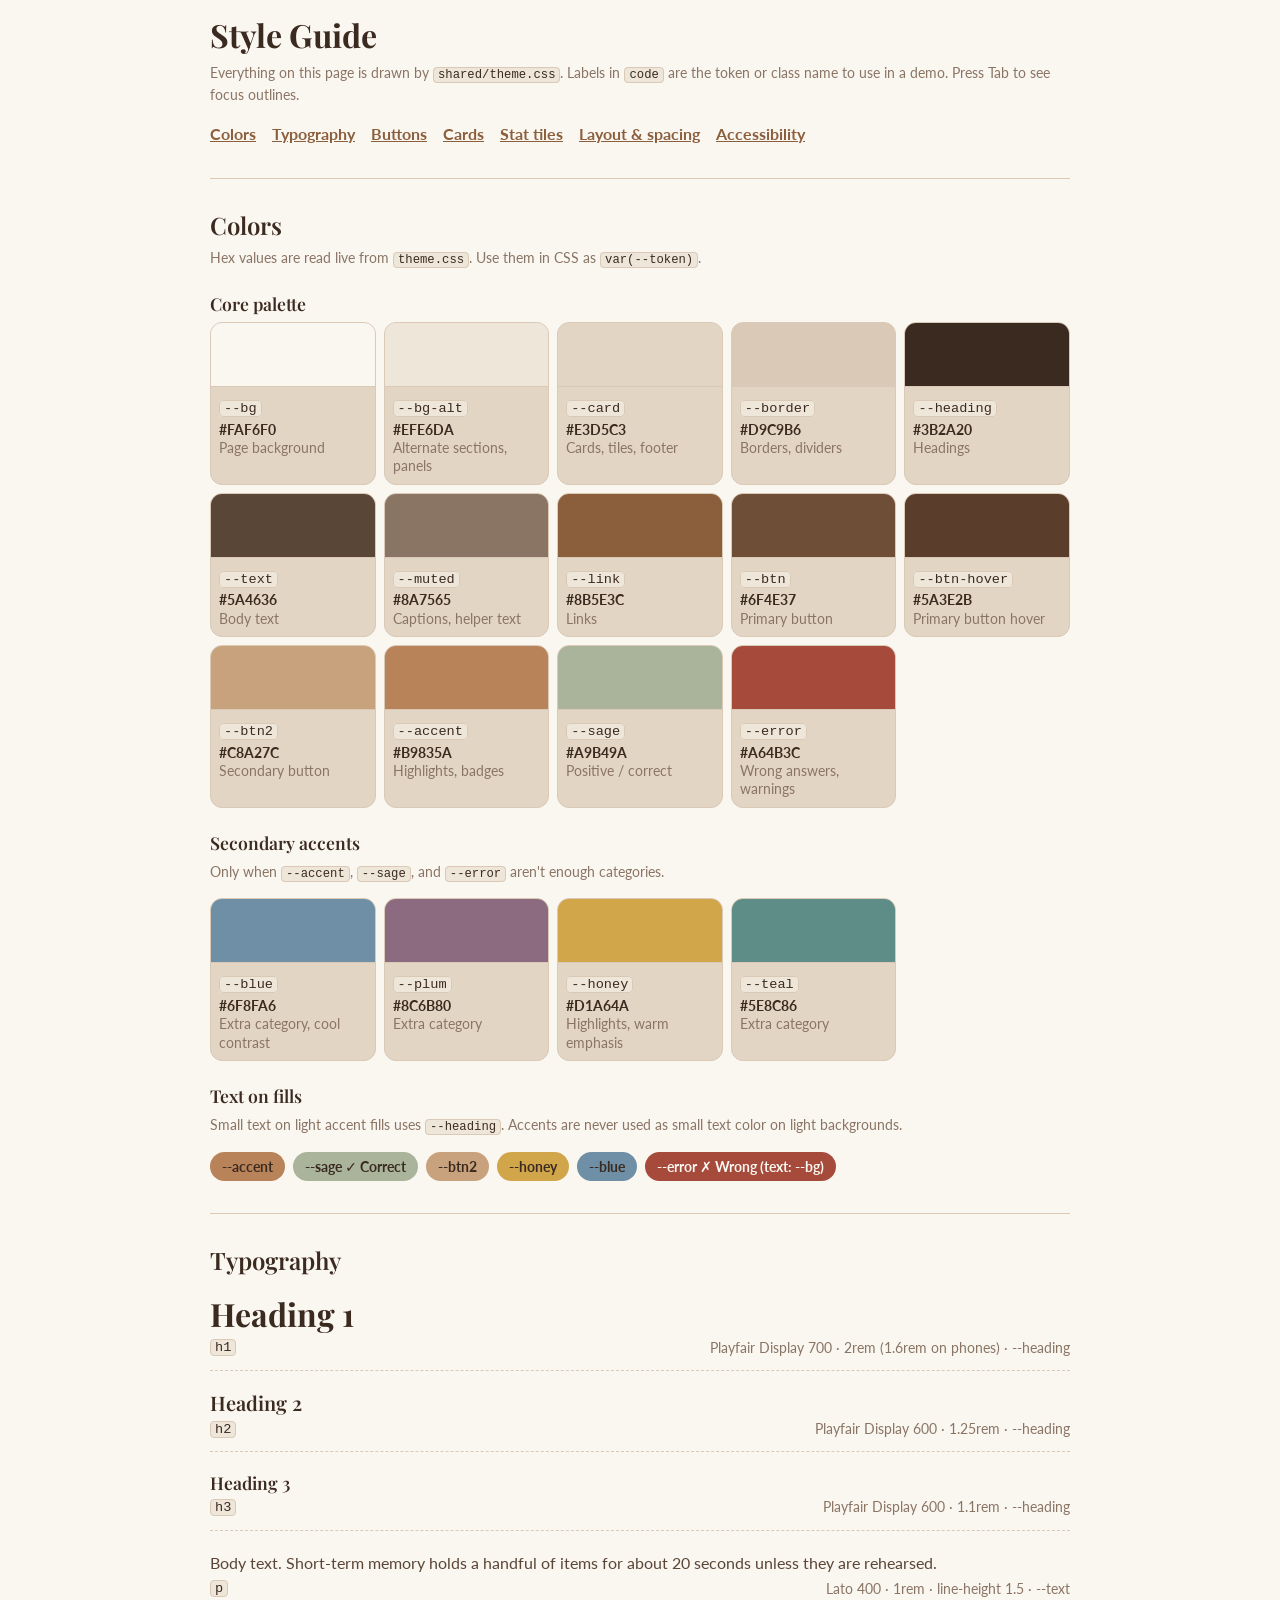
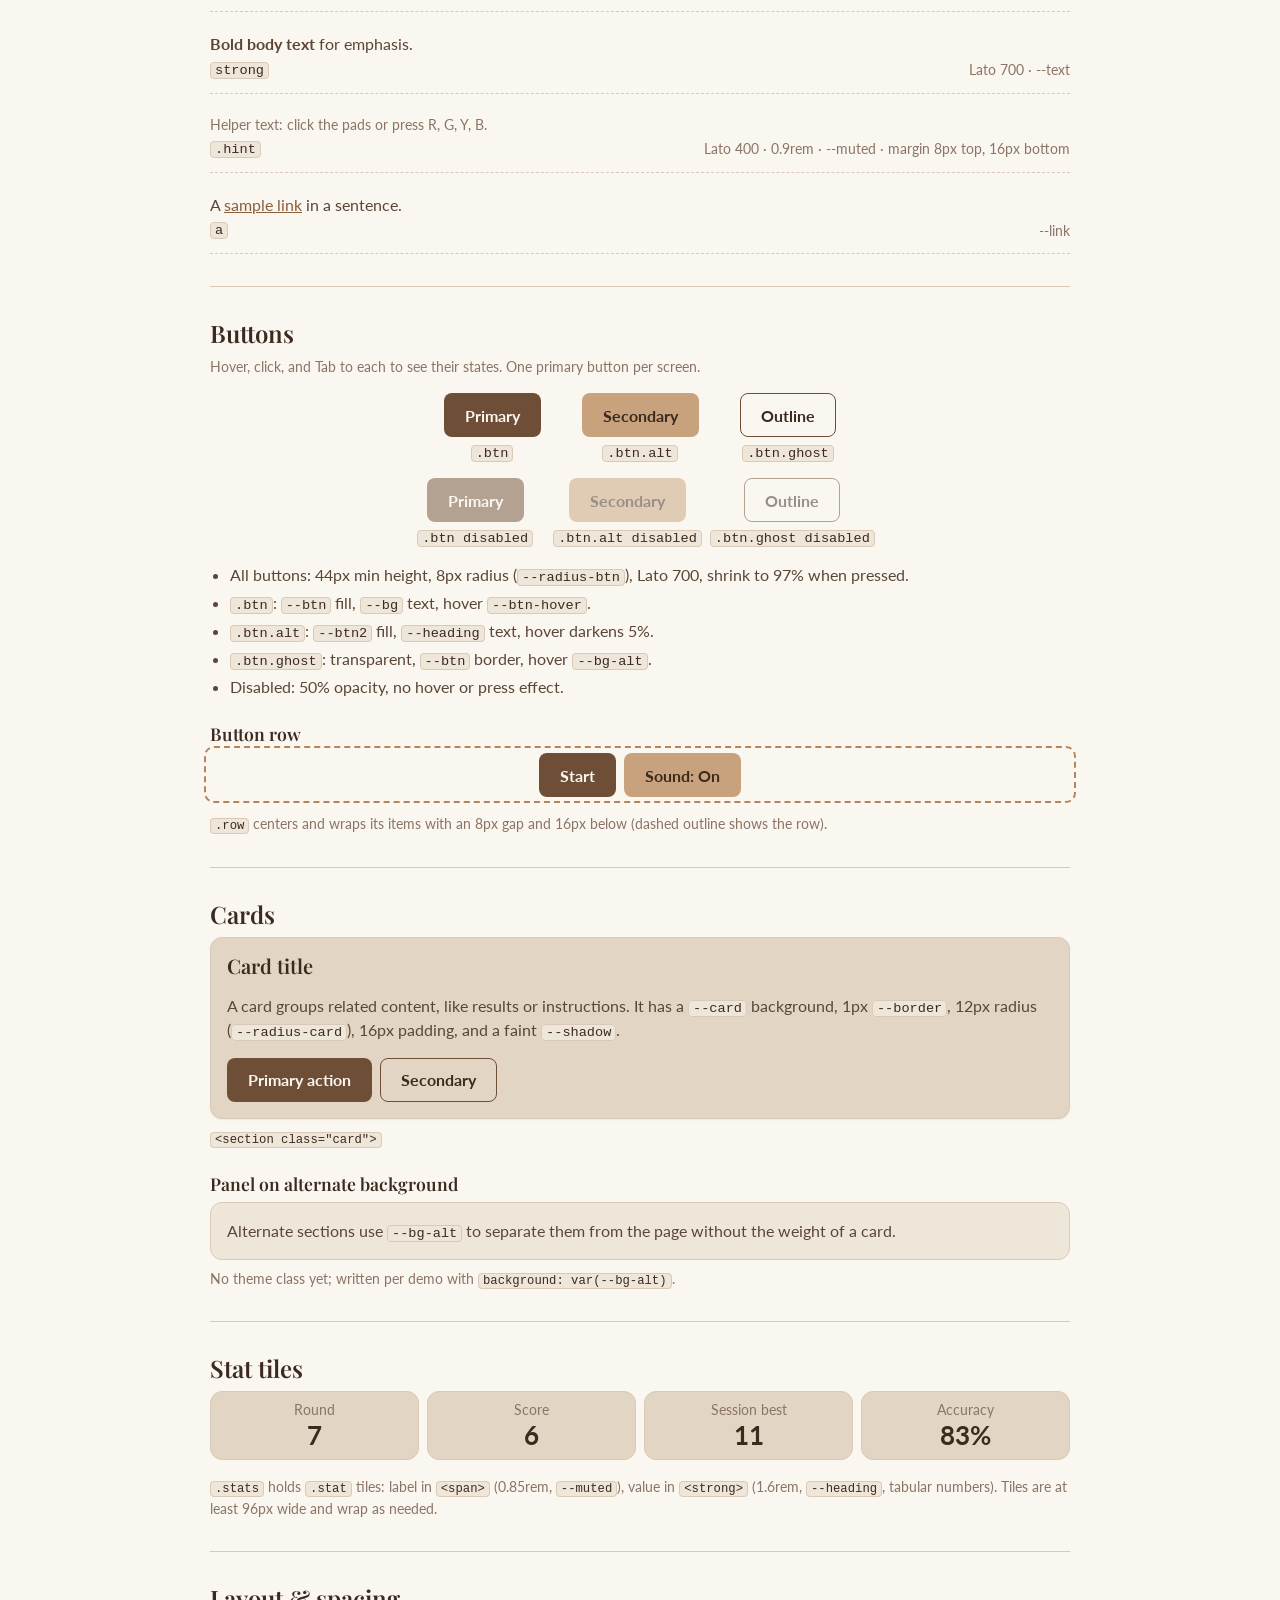
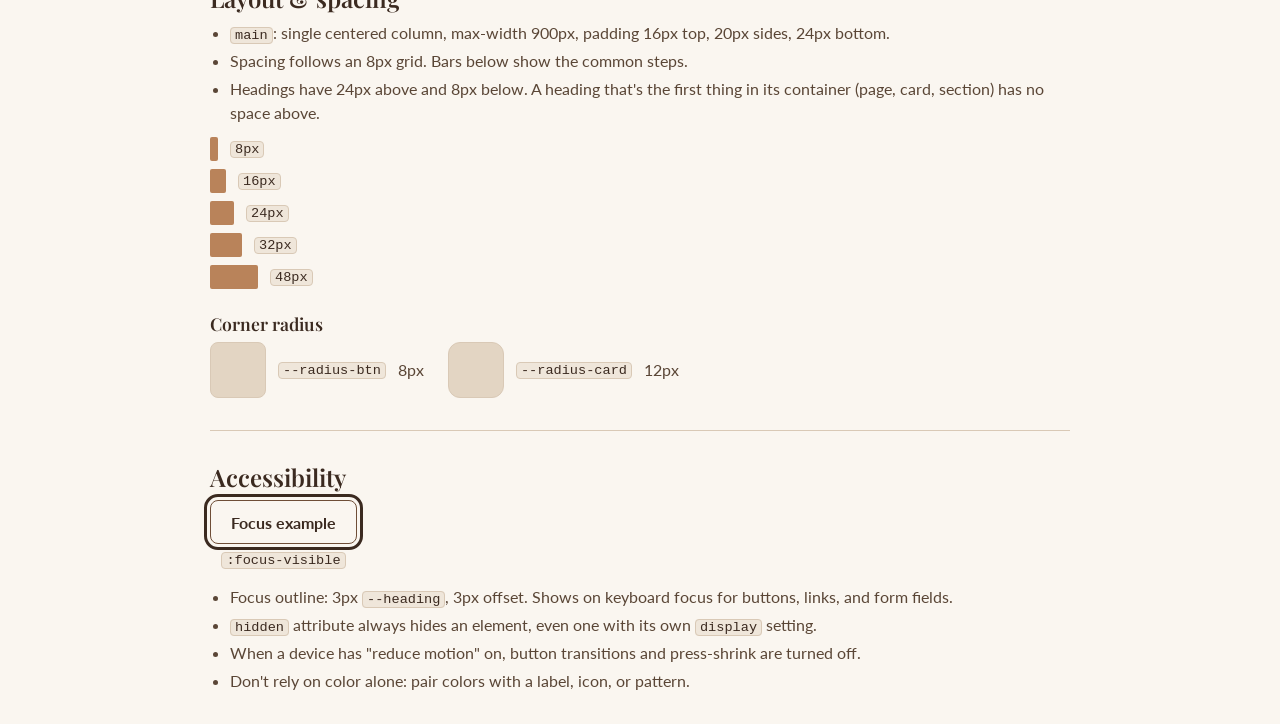
==== style-guide/index.html @ 5899e73f "Add files via upload" ====
<!DOCTYPE html>
<html lang="en">
<head>
<meta charset="utf-8">
<meta name="viewport" content="width=device-width, initial-scale=1">
<title>Style Guide · theme.css</title>
<link rel="preconnect" href="https://fonts.googleapis.com">
<link rel="preconnect" href="https://fonts.gstatic.com" crossorigin>
<link href="https://fonts.googleapis.com/css2?family=Lato:wght@400;700&family=Playfair+Display:wght@600;700&display=swap" rel="stylesheet">
<link rel="stylesheet" href="../shared/theme.css">
<link rel="stylesheet" href="style.css">
<script src="script.js" defer></script>
</head>
<body>
<main>
  <h1>Style Guide</h1>
  <p class="hint">Everything on this page is drawn by <code>shared/theme.css</code>. Labels in <code>code</code> are the token or class name to use in a demo. Press Tab to see focus outlines.</p>

  <nav class="toc" aria-label="Sections">
    <a href="#colors">Colors</a>
    <a href="#type">Typography</a>
    <a href="#buttons">Buttons</a>
    <a href="#cards">Cards</a>
    <a href="#stats">Stat tiles</a>
    <a href="#layout">Layout &amp; spacing</a>
    <a href="#a11y">Accessibility</a>
  </nav>

  <!-- ============ COLORS ============ -->
  <section id="colors" class="sg">
    <h2>Colors</h2>
    <p class="hint">Hex values are read live from <code>theme.css</code>. Use them in CSS as <code>var(--token)</code>.</p>

    <h3>Core palette</h3>
    <div class="swatches" data-tokens="
      bg|Page background
      bg-alt|Alternate sections, panels
      card|Cards, tiles, footer
      border|Borders, dividers
      heading|Headings
      text|Body text
      muted|Captions, helper text
      link|Links
      btn|Primary button
      btn-hover|Primary button hover
      btn2|Secondary button
      accent|Highlights, badges
      sage|Positive / correct
      error|Wrong answers, warnings"></div>

    <h3>Secondary accents</h3>
    <p class="hint">Only when <code>--accent</code>, <code>--sage</code>, and <code>--error</code> aren't enough categories.</p>
    <div class="swatches" data-tokens="
      blue|Extra category, cool contrast
      plum|Extra category
      honey|Highlights, warm emphasis
      teal|Extra category"></div>

    <h3>Text on fills</h3>
    <p class="hint">Small text on light accent fills uses <code>--heading</code>. Accents are never used as small text color on light backgrounds.</p>
    <div class="badges">
      <span class="badge" data-fill="accent">--accent</span>
      <span class="badge" data-fill="sage">--sage ✓ Correct</span>
      <span class="badge" data-fill="btn2">--btn2</span>
      <span class="badge" data-fill="honey">--honey</span>
      <span class="badge" data-fill="blue">--blue</span>
      <span class="badge on-dark" data-fill="error">--error ✗ Wrong (text: --bg)</span>
    </div>
  </section>

  <!-- ============ TYPOGRAPHY ============ -->
  <section id="type" class="sg">
    <h2>Typography</h2>
    <div class="specimens">
      <div class="spec">
        <h1>Heading 1</h1>
        <code>h1</code><span class="meta">Playfair Display 700 · 2rem (1.6rem on phones) · --heading</span>
      </div>
      <div class="spec">
        <h2>Heading 2</h2>
        <code>h2</code><span class="meta">Playfair Display 600 · 1.25rem · --heading</span>
      </div>
      <div class="spec">
        <h3>Heading 3</h3>
        <code>h3</code><span class="meta">Playfair Display 600 · 1.1rem · --heading</span>
      </div>
      <div class="spec">
        <p class="body-sample">Body text. Short-term memory holds a handful of items for about 20 seconds unless they are rehearsed.</p>
        <code>p</code><span class="meta">Lato 400 · 1rem · line-height 1.5 · --text</span>
      </div>
      <div class="spec">
        <p class="body-sample"><strong>Bold body text</strong> for emphasis.</p>
        <code>strong</code><span class="meta">Lato 700 · --text</span>
      </div>
      <div class="spec">
        <p class="hint">Helper text: click the pads or press R, G, Y, B.</p>
        <code>.hint</code><span class="meta">Lato 400 · 0.9rem · --muted · margin 8px top, 16px bottom</span>
      </div>
      <div class="spec">
        <p class="body-sample">A <a href="#type">sample link</a> in a sentence.</p>
        <code>a</code><span class="meta">--link</span>
      </div>
    </div>
  </section>

  <!-- ============ BUTTONS ============ -->
  <section id="buttons" class="sg">
    <h2>Buttons</h2>
    <p class="hint">Hover, click, and Tab to each to see their states. One primary button per screen.</p>
    <div class="row">
      <div class="labeled"><button class="btn">Primary</button><code>.btn</code></div>
      <div class="labeled"><button class="btn alt">Secondary</button><code>.btn.alt</code></div>
      <div class="labeled"><button class="btn ghost">Outline</button><code>.btn.ghost</code></div>
    </div>
    <div class="row">
      <div class="labeled"><button class="btn" disabled>Primary</button><code>.btn disabled</code></div>
      <div class="labeled"><button class="btn alt" disabled>Secondary</button><code>.btn.alt disabled</code></div>
      <div class="labeled"><button class="btn ghost" disabled>Outline</button><code>.btn.ghost disabled</code></div>
    </div>
    <ul class="notes">
      <li>All buttons: 44px min height, 8px radius (<code>--radius-btn</code>), Lato 700, shrink to 97% when pressed.</li>
      <li><code>.btn</code>: <code>--btn</code> fill, <code>--bg</code> text, hover <code>--btn-hover</code>.</li>
      <li><code>.btn.alt</code>: <code>--btn2</code> fill, <code>--heading</code> text, hover darkens 5%.</li>
      <li><code>.btn.ghost</code>: transparent, <code>--btn</code> border, hover <code>--bg-alt</code>.</li>
      <li>Disabled: 50% opacity, no hover or press effect.</li>
    </ul>

    <h3>Button row</h3>
    <div class="outline-demo">
      <div class="row">
        <button class="btn">Start</button>
        <button class="btn alt">Sound: On</button>
      </div>
    </div>
    <p class="caption"><code>.row</code> centers and wraps its items with an 8px gap and 16px below (dashed outline shows the row).</p>
  </section>

  <!-- ============ CARDS ============ -->
  <section id="cards" class="sg">
    <h2>Cards</h2>
    <div class="card">
      <h2>Card title</h2>
      <p>A card groups related content, like results or instructions. It has a <code>--card</code> background, 1px <code>--border</code>, 12px radius (<code>--radius-card</code>), 16px padding, and a faint <code>--shadow</code>.</p>
      <div class="row" style="justify-content:flex-start;margin-bottom:0">
        <button class="btn">Primary action</button>
        <button class="btn ghost">Secondary</button>
      </div>
    </div>
    <p class="caption"><code>&lt;section class="card"&gt;</code></p>

    <h3>Panel on alternate background</h3>
    <div class="panel-demo">
      <p>Alternate sections use <code>--bg-alt</code> to separate them from the page without the weight of a card.</p>
    </div>
    <p class="caption">No theme class yet; written per demo with <code>background: var(--bg-alt)</code>.</p>
  </section>

  <!-- ============ STATS ============ -->
  <section id="stats" class="sg">
    <h2>Stat tiles</h2>
    <div class="stats">
      <div class="stat"><span>Round</span><strong>7</strong></div>
      <div class="stat"><span>Score</span><strong>6</strong></div>
      <div class="stat"><span>Session best</span><strong>11</strong></div>
      <div class="stat"><span>Accuracy</span><strong>83%</strong></div>
    </div>
    <p class="caption"><code>.stats</code> holds <code>.stat</code> tiles: label in <code>&lt;span&gt;</code> (0.85rem, <code>--muted</code>), value in <code>&lt;strong&gt;</code> (1.6rem, <code>--heading</code>, tabular numbers). Tiles are at least 96px wide and wrap as needed.</p>
  </section>

  <!-- ============ LAYOUT ============ -->
  <section id="layout" class="sg">
    <h2>Layout &amp; spacing</h2>
    <ul class="notes">
      <li><code>main</code>: single centered column, max-width 900px, padding 16px top, 20px sides, 24px bottom.</li>
      <li>Spacing follows an 8px grid. Bars below show the common steps.</li>
      <li>Headings have 24px above and 8px below. A heading that's the first thing in its container (page, card, section) has no space above.</li>
    </ul>
    <div class="spacing">
      <div><span class="bar" style="width:8px"></span><code>8px</code></div>
      <div><span class="bar" style="width:16px"></span><code>16px</code></div>
      <div><span class="bar" style="width:24px"></span><code>24px</code></div>
      <div><span class="bar" style="width:32px"></span><code>32px</code></div>
      <div><span class="bar" style="width:48px"></span><code>48px</code></div>
    </div>
    <h3>Corner radius</h3>
    <div class="radii">
      <div><span class="rbox" style="border-radius:var(--radius-btn)"></span><code>--radius-btn</code> 8px</div>
      <div><span class="rbox" style="border-radius:var(--radius-card)"></span><code>--radius-card</code> 12px</div>
    </div>
  </section>

  <!-- ============ ACCESSIBILITY ============ -->
  <section id="a11y" class="sg">
    <h2>Accessibility</h2>
    <div class="row" style="justify-content:flex-start">
      <div class="labeled"><button class="btn ghost" id="focusDemo">Focus example</button><code>:focus-visible</code></div>
    </div>
    <ul class="notes">
      <li>Focus outline: 3px <code>--heading</code>, 3px offset. Shows on keyboard focus for buttons, links, and form fields.</li>
      <li><code>hidden</code> attribute always hides an element, even one with its own <code>display</code> setting.</li>
      <li>When a device has "reduce motion" on, button transitions and press-shrink are turned off.</li>
      <li>Don't rely on color alone: pair colors with a label, icon, or pattern.</li>
    </ul>
  </section>
</main>
</body>
</html>
---- shared/theme.css ----
/* ==========================================================
   AP Psych Demos — shared theme
   Link from a demo folder with:
   <link rel="stylesheet" href="../shared/theme.css">
   Demo-specific styles go in that demo's own style.css.
   ========================================================== */

:root {
  /* Core palette */
  --bg: #FAF6F0;         /* page background */
  --bg-alt: #EFE6DA;     /* alternate sections, panels */
  --card: #E3D5C3;       /* cards, tiles, footer */
  --heading: #3B2A20;    /* headings */
  --text: #5A4636;       /* body text */
  --muted: #8A7565;      /* captions, helper text */
  --btn: #6F4E37;        /* primary button (text: --bg) */
  --btn-hover: #5A3E2B;  /* primary hover */
  --btn2: #C8A27C;       /* secondary button (text: --heading) */
  --link: #8B5E3C;       /* links */
  --accent: #B9835A;     /* highlights, badges */
  --sage: #A9B49A;       /* soft accent, positive/correct */
  --error: #A64B3C;      /* wrong answers, warnings */
  --border: #D9C9B6;     /* borders, dividers */

  /* Secondary accents: only when the main accents run out */
  --blue: #6F8FA6;
  --plum: #8C6B80;
  --honey: #D1A64A;
  --teal: #5E8C86;

  /* Non-color tokens */
  --shadow: 0 1px 2px rgba(0, 0, 0, .06);
  --radius-card: 12px;
  --radius-btn: 8px;
  --font-heading: 'Playfair Display', Georgia, 'Times New Roman', serif;
  --font-body: 'Lato', system-ui, -apple-system, 'Segoe UI', Roboto, Arial, sans-serif;
}

/* ---------- Base ---------- */
*, *::before, *::after { box-sizing: border-box; }

body {
  margin: 0;
  background: var(--bg);
  color: var(--text);
  font: 400 1rem/1.5 var(--font-body);
}

main {
  max-width: 900px;
  margin: 0 auto;
  padding: 16px 20px 24px;
}

h1, h2, h3 {
  font-family: var(--font-heading);
  color: var(--heading);
  margin: 24px 0 8px;
  line-height: 1.2;
}
/* No space above a heading that starts the page, a card, or a section */
:is(h1, h2, h3):first-child { margin-top: 0; }
h1 { font-size: 2rem; font-weight: 700; }
h2 { font-size: 1.25rem; font-weight: 600; }
h3 { font-size: 1.1rem; font-weight: 600; }

a { color: var(--link); }

/* Helper text under a heading, captions, control hints */
.hint {
  color: var(--muted);
  font-size: .9rem;
  margin: 8px 0 16px;
}

/* ---------- Surfaces ---------- */
.card {
  background: var(--card);
  border: 1px solid var(--border);
  border-radius: var(--radius-card);
  padding: 16px;
  box-shadow: var(--shadow);
}

/* ---------- Buttons ---------- */
/* .btn = primary, .btn.alt = secondary, .btn.ghost = outline */
.btn {
  min-height: 44px;
  padding: 0 20px;
  border-radius: var(--radius-btn);
  border: 1px solid transparent;
  font: 700 1rem var(--font-body);
  cursor: pointer;
  background: var(--btn);
  color: var(--bg);
  transition: background-color .15s, transform .1s;
}
.btn:hover { background: var(--btn-hover); }
.btn:active { transform: scale(.97); }

.btn.alt { background: var(--btn2); color: var(--heading); }
.btn.alt:hover { background: var(--btn2); filter: brightness(.95); }

.btn.ghost { background: transparent; color: var(--heading); border-color: var(--btn); }
.btn.ghost:hover { background: var(--bg-alt); }

.btn:disabled { opacity: .5; cursor: default; transform: none; }

/* Centered row of buttons/controls */
.row {
  display: flex;
  flex-wrap: wrap;
  gap: 8px;
  justify-content: center;
  align-items: center;
  margin-bottom: 16px;
}

/* ---------- Stat tiles ---------- */
/* <div class="stats"><div class="stat"><span>Label</span><strong>0</strong></div>…</div> */
.stats {
  display: grid;
  grid-template-columns: repeat(auto-fit, minmax(96px, 1fr));
  gap: 8px;
  margin-bottom: 16px;
}
.stat {
  background: var(--card);
  border: 1px solid var(--border);
  border-radius: var(--radius-card);
  padding: 8px;
  text-align: center;
}
.stat span {
  display: block;
  font-size: .85rem;
  color: var(--muted);
}
.stat strong {
  display: block;
  font-size: 1.6rem;
  line-height: 1.2;
  color: var(--heading);
  font-variant-numeric: lining-nums tabular-nums;
}

/* ---------- Accessibility ---------- */
:is(a, button, input, select, textarea, summary, [tabindex]):focus-visible {
  outline: 3px solid var(--heading);
  outline-offset: 3px;
}

[hidden] { display: none !important; }

@media (prefers-reduced-motion: reduce) {
  .btn { transition: none; }
  .btn:active { transform: none; }
}

/* ---------- Small screens ---------- */
@media (max-width: 420px) {
  h1 { font-size: 1.6rem; }
}
---- style-guide/style.css ----
/* Style guide page — page-specific styles (theme comes from ../shared/theme.css) */

code {
  font: 400 .85em ui-monospace, 'Cascadia Mono', Consolas, Menlo, monospace;
  background: var(--bg-alt);
  border: 1px solid var(--border);
  border-radius: 4px;
  padding: 0 4px;
  color: var(--heading);
}

.toc { display: flex; flex-wrap: wrap; gap: 8px 16px; margin-bottom: 8px; }
.toc a { font-weight: 700; }

.sg { padding-top: 32px; border-top: 1px solid var(--border); margin-top: 32px; }
.sg > h2 { font-size: 1.5rem; margin-bottom: 8px; }
.sg h3 { margin: 24px 0 8px; }
.caption { color: var(--muted); font-size: .9rem; margin: 8px 0 0; }
.notes { margin: 8px 0 0; padding-left: 20px; }
.notes li { margin-bottom: 4px; }

/* ---------- Swatches ---------- */
.swatches { display: grid; grid-template-columns: repeat(auto-fill, minmax(160px, 1fr)); gap: 8px; }
.swatch {
  background: var(--card);
  border: 1px solid var(--border);
  border-radius: var(--radius-card);
  overflow: hidden;
}
.swatch .chip { display: block; height: 64px; border-bottom: 1px solid var(--border); }
.swatch .info { padding: 8px; line-height: 1.35; }
.swatch .hex { display: block; font-size: .85rem; color: var(--heading); font-weight: 700; margin-top: 4px; }
.swatch .use { display: block; font-size: .85rem; color: var(--muted); }

/* ---------- Badges (text on fills) ---------- */
.badges { display: flex; flex-wrap: wrap; gap: 8px; }
.badge {
  display: inline-block;
  padding: 4px 12px;
  border-radius: 999px;
  font-weight: 700;
  font-size: .9rem;
  color: var(--heading);
  background: var(--accent);
}
.badge.on-dark { color: var(--bg); }
.badge[data-fill="sage"]  { background: var(--sage); }
.badge[data-fill="btn2"]  { background: var(--btn2); }
.badge[data-fill="honey"] { background: var(--honey); }
.badge[data-fill="blue"]  { background: var(--blue); }
.badge[data-fill="error"] { background: var(--error); }

/* ---------- Typography specimens ---------- */
.specimens { display: grid; gap: 8px; }
.spec {
  display: grid;
  grid-template-columns: 1fr auto;
  align-items: center;
  gap: 4px 16px;
  padding: 12px 0;
  border-bottom: 1px dashed var(--border);
}
.spec > :first-child { grid-column: 1 / -1; margin: 0; }
.spec .meta { color: var(--muted); font-size: .85rem; justify-self: end; text-align: right; }
.spec code { justify-self: start; }
.body-sample { margin: 0; }

/* ---------- Labeled examples ---------- */
.labeled { display: flex; flex-direction: column; align-items: center; gap: 8px; min-width: 140px; }

.outline-demo { outline: 2px dashed var(--accent); outline-offset: 4px; border-radius: 4px; padding-top: 1px; }

.panel-demo {
  background: var(--bg-alt);
  border: 1px solid var(--border);
  border-radius: var(--radius-card);
  padding: 16px;
}
.panel-demo p { margin: 0; }

/* Always-on copy of the theme's focus outline, for display */
.show-focus { outline: 3px solid var(--heading); outline-offset: 3px; }

/* ---------- Spacing & radius ---------- */
.spacing { display: grid; gap: 8px; margin-top: 12px; }
.spacing div, .radii div { display: flex; align-items: center; gap: 12px; }
.bar { display: inline-block; height: 24px; background: var(--accent); border-radius: 2px; }
.radii { display: flex; flex-wrap: wrap; gap: 24px; }
.rbox { display: inline-block; width: 56px; height: 56px; background: var(--card); border: 1px solid var(--border); }

@media (max-width: 520px) {
  .spec { grid-template-columns: 1fr; }
  .spec .meta { justify-self: start; text-align: left; }
}
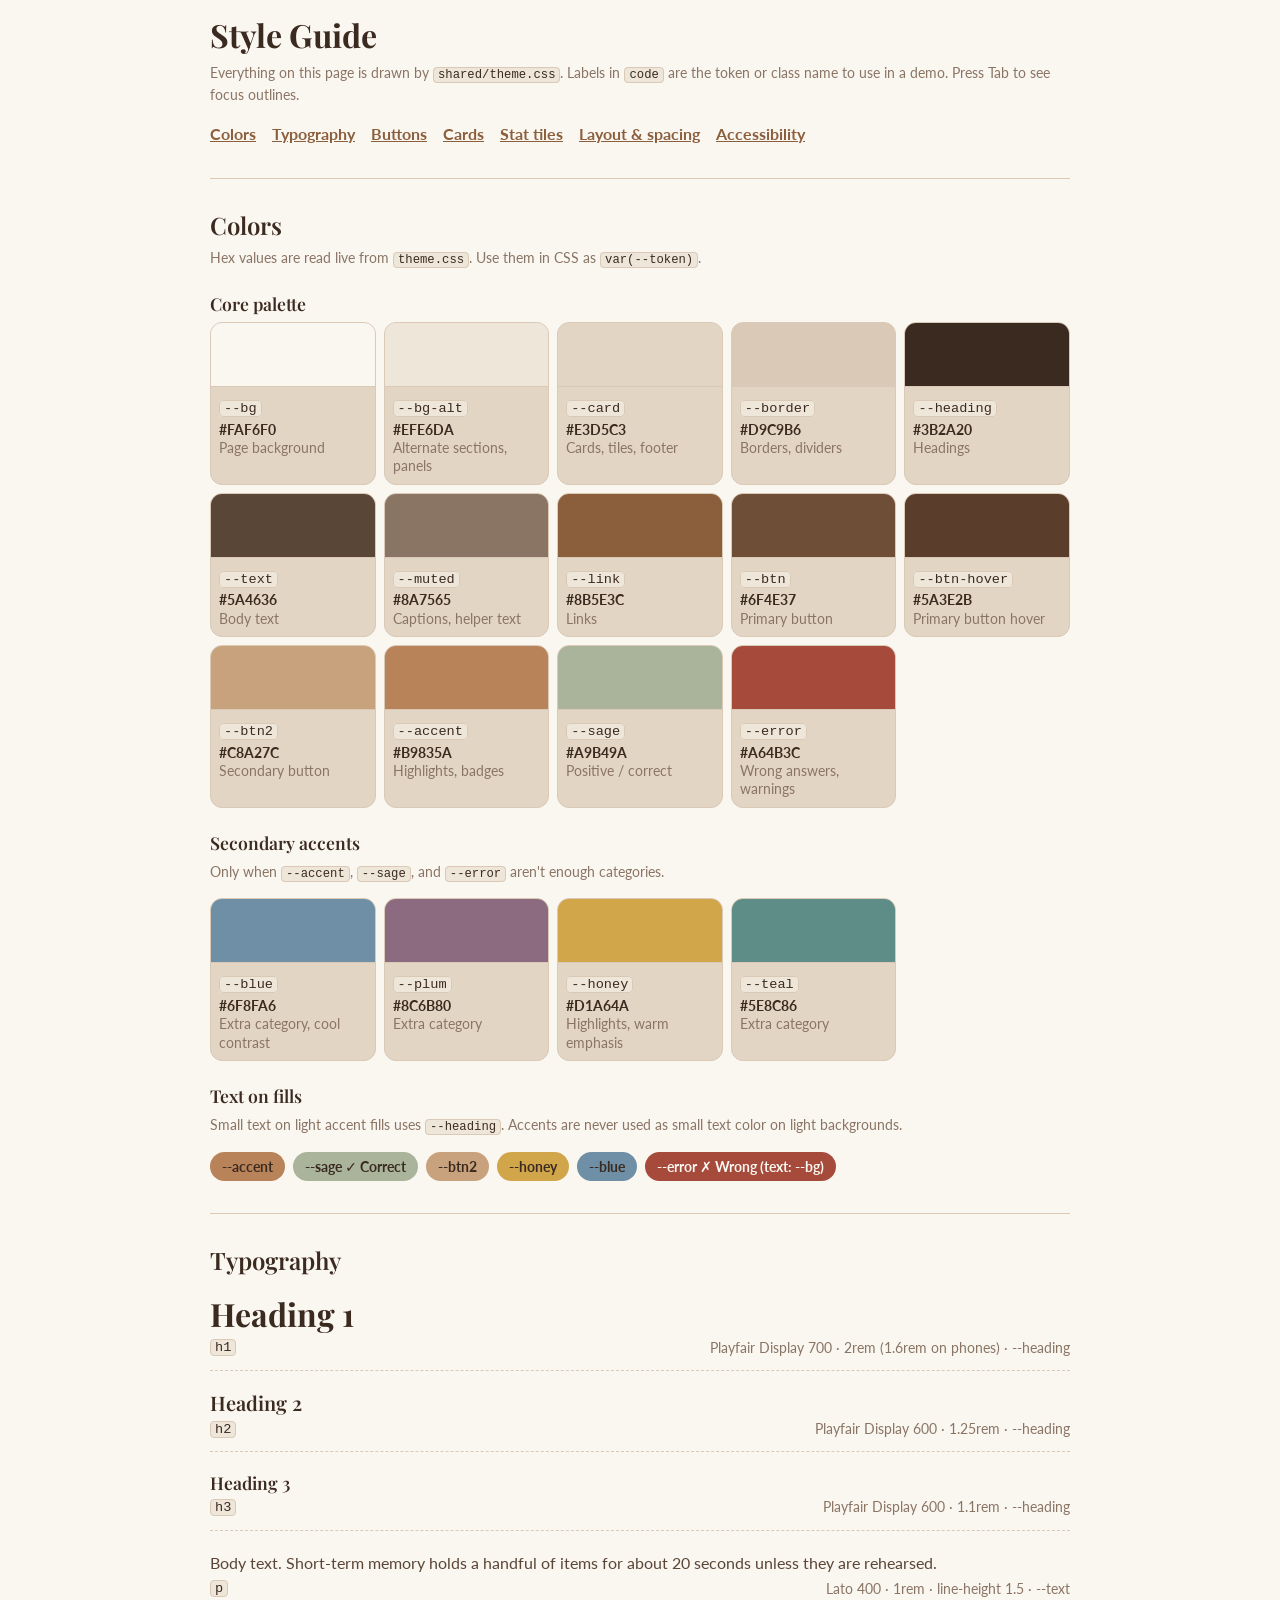
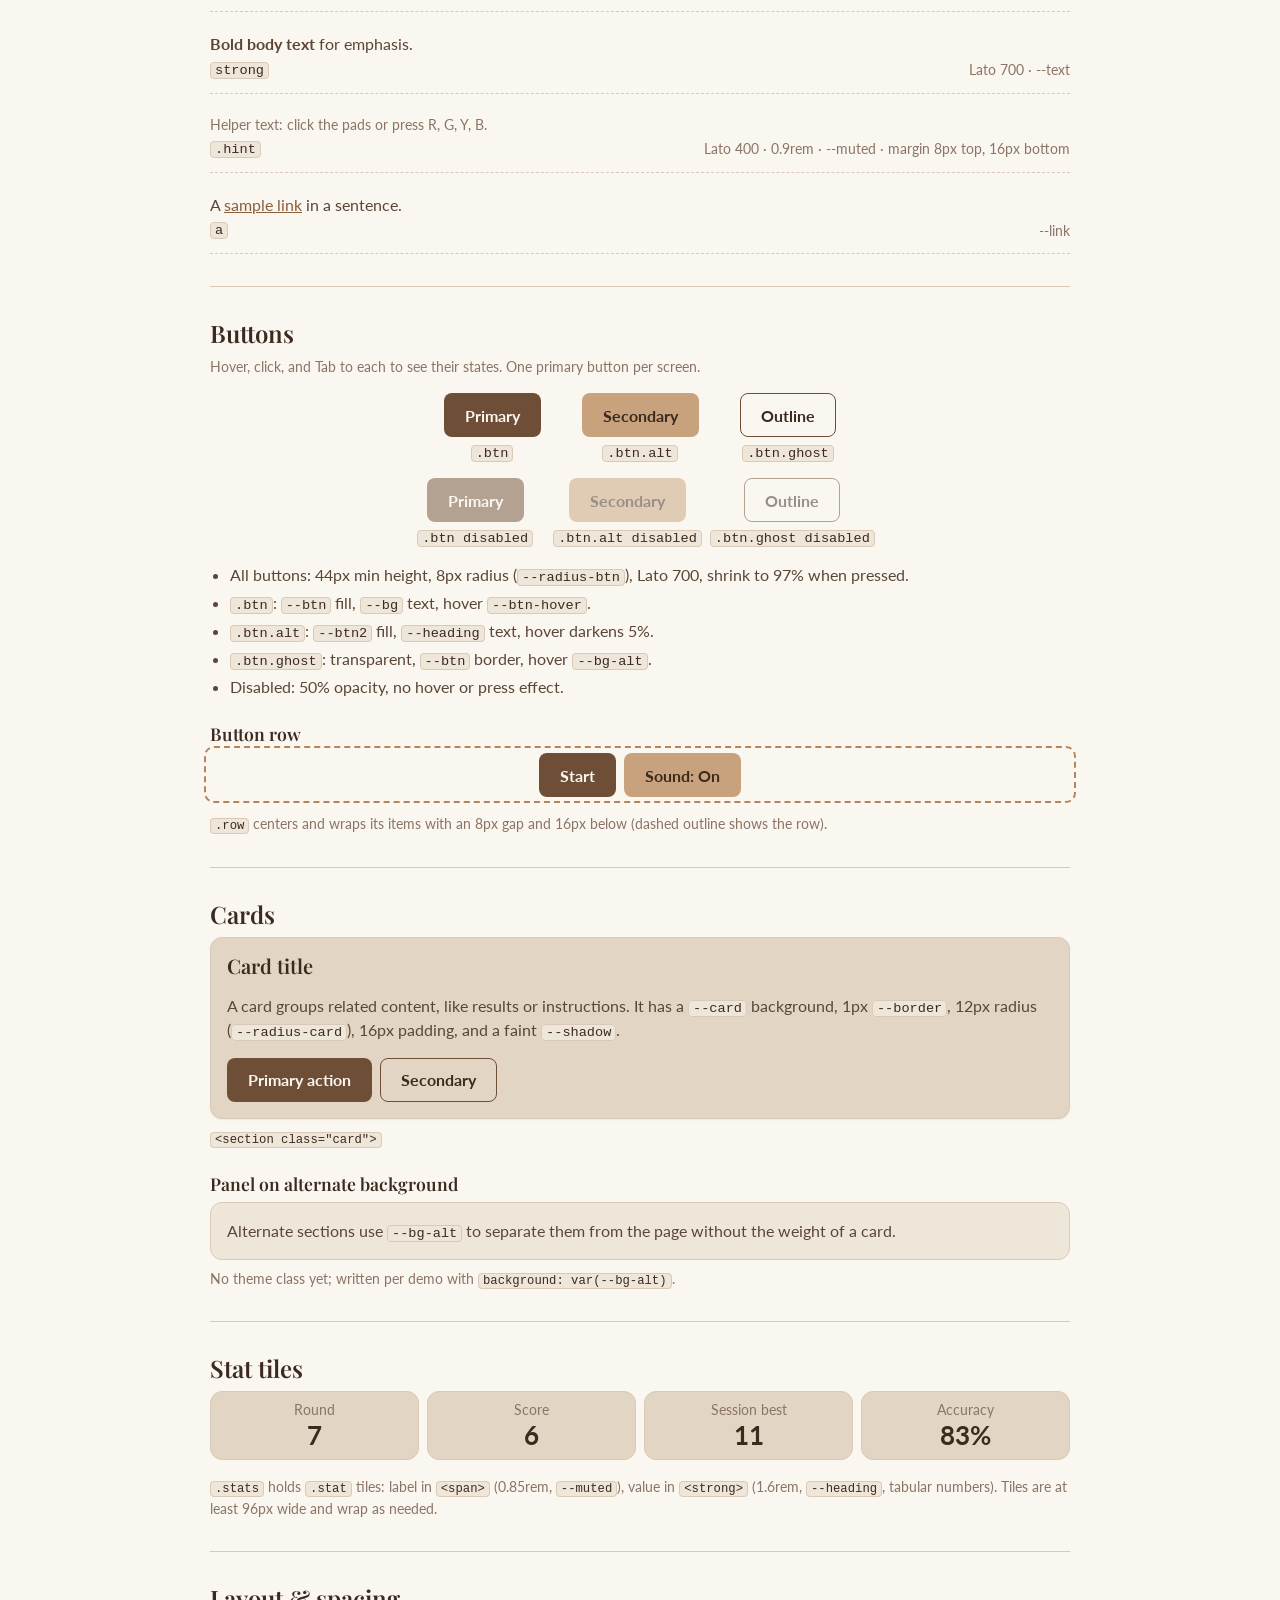
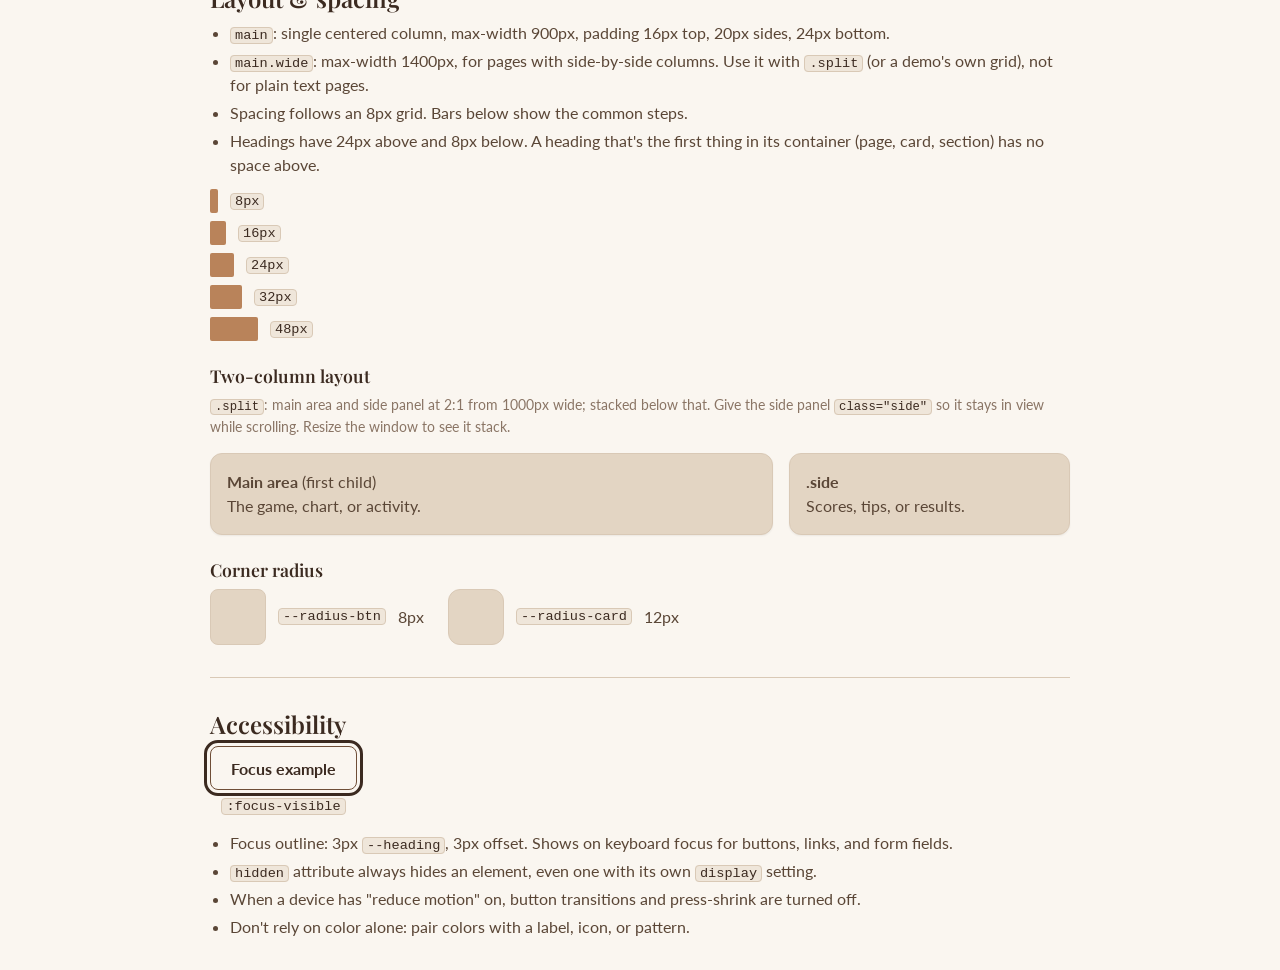
==== commit 99868b5a: "Add wide/split layout; widen Term Browser; side panel for Memory Span - theme.css: main.wide (1400px" ====
--- a/style-guide/index.html
+++ b/style-guide/index.html
@@ -172,6 +172,7 @@
     <h2>Layout &amp; spacing</h2>
     <ul class="notes">
       <li><code>main</code>: single centered column, max-width 900px, padding 16px top, 20px sides, 24px bottom.</li>
+      <li><code>main.wide</code>: max-width 1400px, for pages with side-by-side columns. Use it with <code>.split</code> (or a demo's own grid), not for plain text pages.</li>
       <li>Spacing follows an 8px grid. Bars below show the common steps.</li>
       <li>Headings have 24px above and 8px below. A heading that's the first thing in its container (page, card, section) has no space above.</li>
     </ul>
@@ -182,6 +183,12 @@
       <div><span class="bar" style="width:32px"></span><code>32px</code></div>
       <div><span class="bar" style="width:48px"></span><code>48px</code></div>
     </div>
+    <h3>Two-column layout</h3>
+    <p class="hint"><code>.split</code>: main area and side panel at 2:1 from 1000px wide; stacked below that. Give the side panel <code>class="side"</code> so it stays in view while scrolling. Resize the window to see it stack.</p>
+    <div class="split">
+      <div class="card"><strong>Main area</strong> (first child)<br>The game, chart, or activity.</div>
+      <aside class="card side"><strong>.side</strong><br>Scores, tips, or results.</aside>
+    </div>
     <h3>Corner radius</h3>
     <div class="radii">
       <div><span class="rbox" style="border-radius:var(--radius-btn)"></span><code>--radius-btn</code> 8px</div>
--- a/shared/theme.css
+++ b/shared/theme.css
@@ -51,6 +51,8 @@
   margin: 0 auto;
   padding: 16px 20px 24px;
 }
+/* Wide pages for side-by-side layouts: <main class="wide"> */
+main.wide { max-width: 1400px; }
 
 h1, h2, h3 {
   font-family: var(--font-heading);
@@ -116,6 +118,22 @@
   margin-bottom: 16px;
 }
 
+/* ---------- Two-column layout ---------- */
+/* <div class="split"><div>main area</div><aside class="side">side panel</aside></div>
+   2:1 columns when there's room (1000px+); stacks top-to-bottom on narrower screens.
+   The side panel stays in view while the page scrolls. */
+.split {
+  display: grid;
+  gap: 16px;
+  align-items: start;
+  margin-bottom: 16px;
+}
+.split > * { min-width: 0; }
+@media (min-width: 1000px) {
+  .split { grid-template-columns: minmax(0, 2fr) minmax(0, 1fr); }
+  .split > .side { position: sticky; top: 16px; }
+}
+
 /* ---------- Stat tiles ---------- */
 /* <div class="stats"><div class="stat"><span>Label</span><strong>0</strong></div>…</div> */
 .stats {
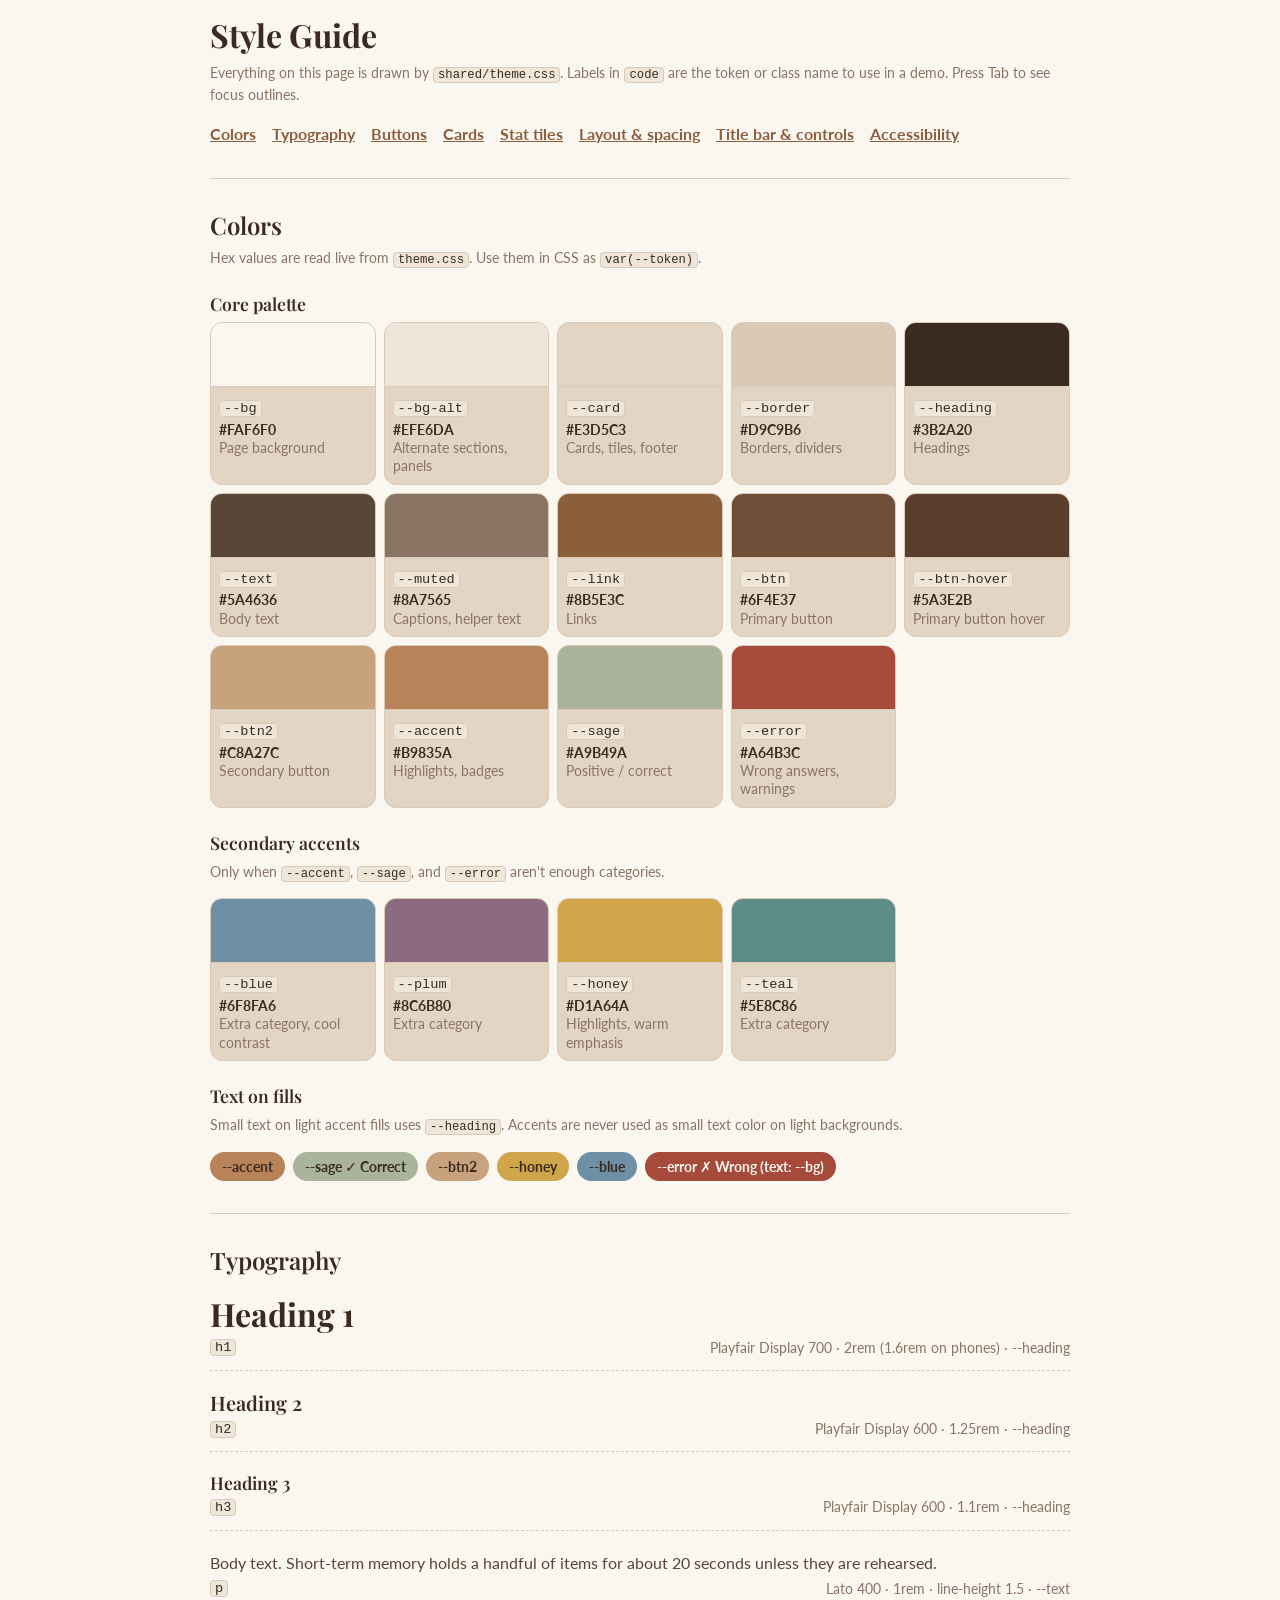
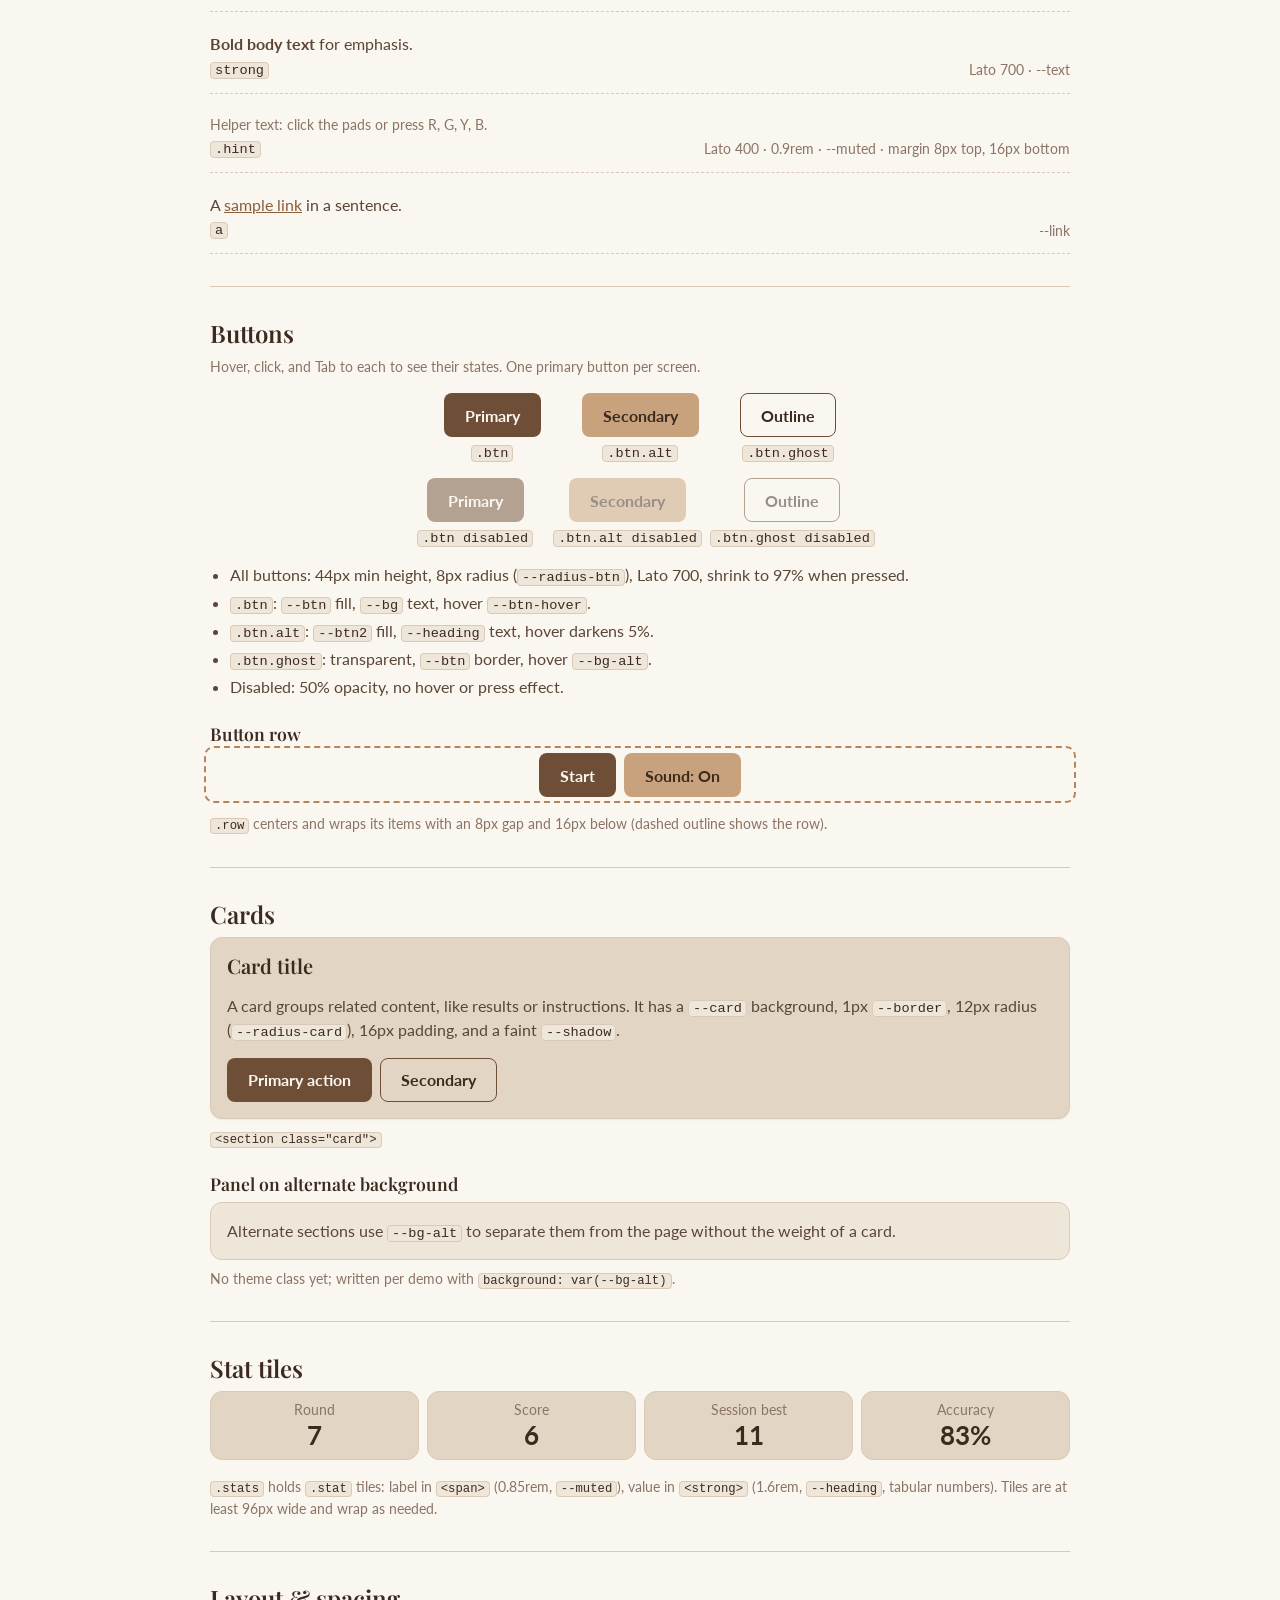
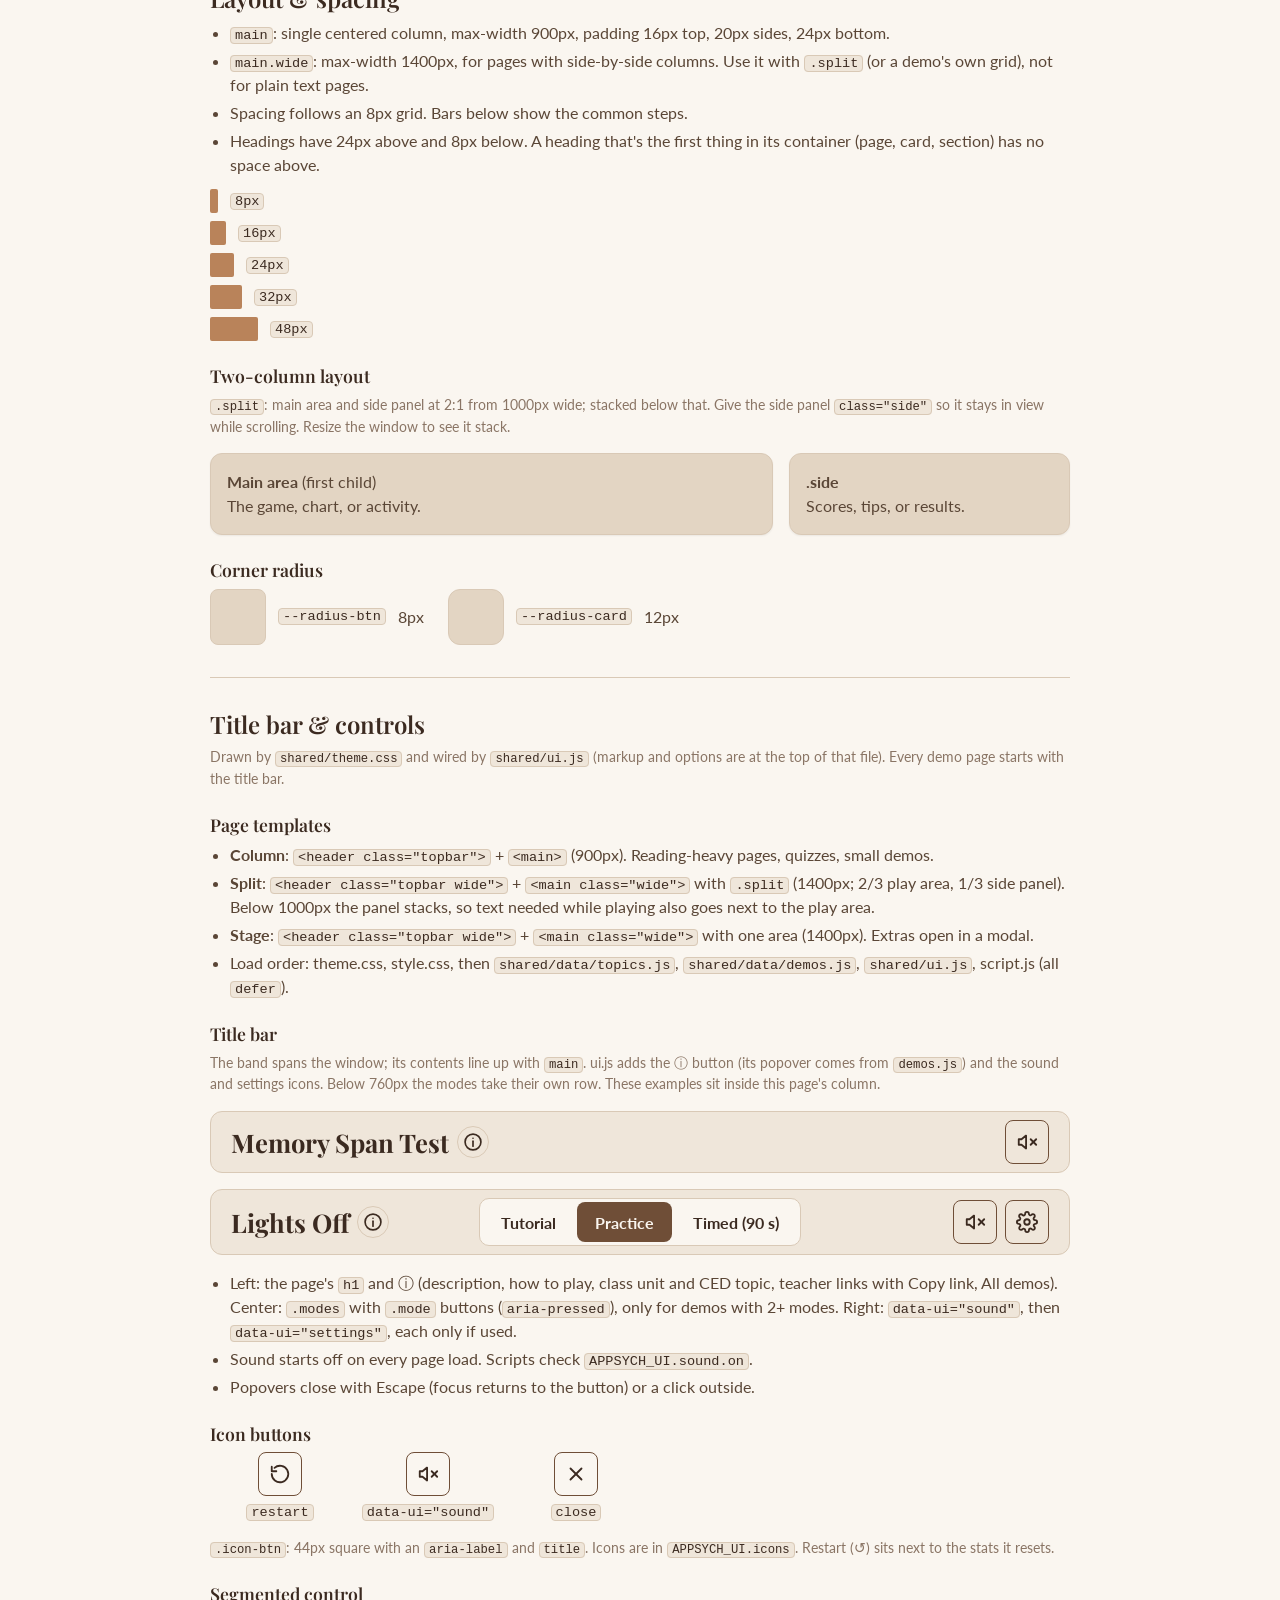
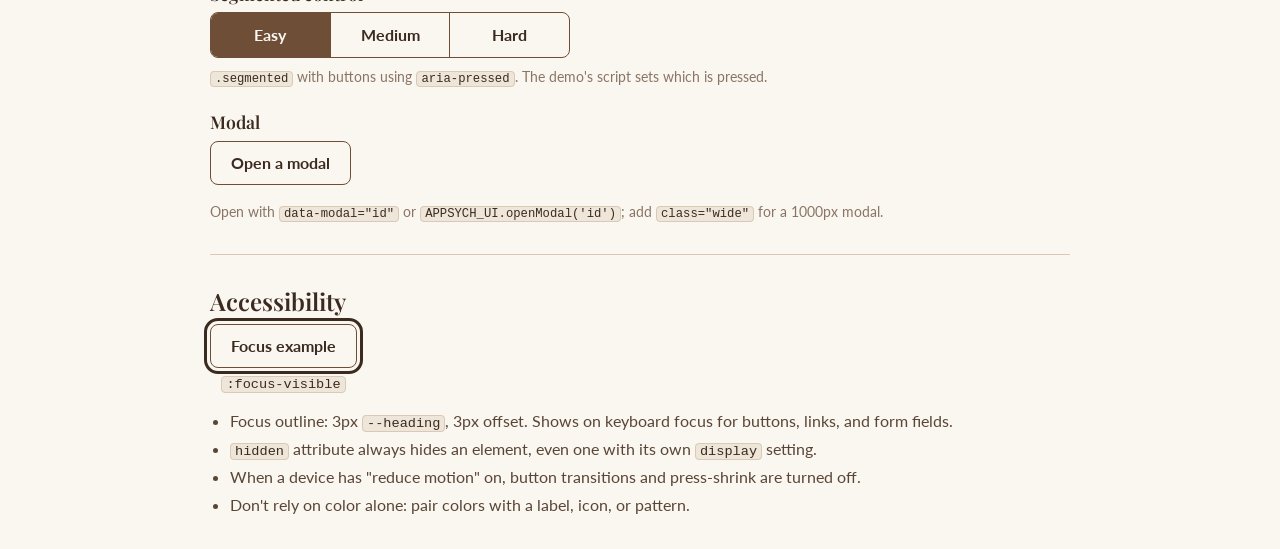
==== commit a199c7e6: "Site Redesign step 1: shared title bar, icon buttons, segmented control, popovers, modals (ui.js), d" ====
--- a/style-guide/index.html
+++ b/style-guide/index.html
@@ -9,6 +9,9 @@
 <link href="https://fonts.googleapis.com/css2?family=Lato:wght@400;700&family=Playfair+Display:wght@600;700&display=swap" rel="stylesheet">
 <link rel="stylesheet" href="../shared/theme.css">
 <link rel="stylesheet" href="style.css">
+<script src="../shared/data/topics.js" defer></script>
+<script src="../shared/data/demos.js" defer></script>
+<script src="../shared/ui.js" defer></script>
 <script src="script.js" defer></script>
 </head>
 <body>
@@ -23,6 +26,7 @@
     <a href="#cards">Cards</a>
     <a href="#stats">Stat tiles</a>
     <a href="#layout">Layout &amp; spacing</a>
+    <a href="#ui">Title bar &amp; controls</a>
     <a href="#a11y">Accessibility</a>
   </nav>
 
@@ -196,6 +200,92 @@
     </div>
   </section>
 
+  <!-- ============ TITLE BAR & CONTROLS ============ -->
+  <section id="ui" class="sg">
+    <h2>Title bar &amp; controls</h2>
+    <p class="hint">Drawn by <code>shared/theme.css</code> and wired by <code>shared/ui.js</code> (markup and options are at the top of that file). Every demo page starts with the title bar.</p>
+
+    <h3>Page templates</h3>
+    <ul class="notes">
+      <li><strong>Column</strong>: <code>&lt;header class="topbar"&gt;</code> + <code>&lt;main&gt;</code> (900px). Reading-heavy pages, quizzes, small demos.</li>
+      <li><strong>Split</strong>: <code>&lt;header class="topbar wide"&gt;</code> + <code>&lt;main class="wide"&gt;</code> with <code>.split</code> (1400px; 2/3 play area, 1/3 side panel). Below 1000px the panel stacks, so text needed while playing also goes next to the play area.</li>
+      <li><strong>Stage</strong>: <code>&lt;header class="topbar wide"&gt;</code> + <code>&lt;main class="wide"&gt;</code> with one area (1400px). Extras open in a modal.</li>
+      <li>Load order: theme.css, style.css, then <code>shared/data/topics.js</code>, <code>shared/data/demos.js</code>, <code>shared/ui.js</code>, script.js (all <code>defer</code>).</li>
+    </ul>
+
+    <h3>Title bar</h3>
+    <p class="hint">The band spans the window; its contents line up with <code>main</code>. ui.js adds the ⓘ button (its popover comes from <code>demos.js</code>) and the sound and settings icons. Below 760px the modes take their own row. These examples sit inside this page's column.</p>
+    <div class="sg-bars">
+      <header class="topbar" data-demo="memory-span">
+        <div class="topbar-inner">
+          <div class="brand"><div class="title">Memory Span Test</div></div>
+          <div class="tools">
+            <button class="icon-btn" type="button" data-ui="sound"></button>
+          </div>
+        </div>
+      </header>
+      <header class="topbar" data-demo="lights-off">
+        <div class="topbar-inner">
+          <div class="brand"><div class="title">Lights Off</div></div>
+          <div class="modes" role="group" aria-label="Game mode (example)">
+            <button class="mode" type="button" aria-pressed="false">Tutorial</button>
+            <button class="mode" type="button" aria-pressed="true">Practice</button>
+            <button class="mode" type="button" aria-pressed="false">Timed<span class="mode-extra"> (90 s)</span></button>
+          </div>
+          <div class="tools">
+            <button class="icon-btn" type="button" data-ui="sound"></button>
+            <button class="icon-btn" type="button" data-ui="settings" aria-controls="sgSettings"></button>
+            <div class="popover" id="sgSettings" role="dialog" aria-label="Settings" hidden>
+              <h2>Settings</h2>
+              <p>Rarely changed options go here, such as light colors.</p>
+              <div class="segmented" role="group" aria-label="Example option">
+                <button type="button" aria-pressed="true">One</button>
+                <button type="button" aria-pressed="false">Two</button>
+              </div>
+            </div>
+          </div>
+        </div>
+      </header>
+    </div>
+    <ul class="notes">
+      <li>Left: the page's <code>h1</code> and ⓘ (description, how to play, class unit and CED topic, teacher links with Copy link, All demos). Center: <code>.modes</code> with <code>.mode</code> buttons (<code>aria-pressed</code>), only for demos with 2+ modes. Right: <code>data-ui="sound"</code>, then <code>data-ui="settings"</code>, each only if used.</li>
+      <li>Sound starts off on every page load. Scripts check <code>APPSYCH_UI.sound.on</code>.</li>
+      <li>Popovers close with Escape (focus returns to the button) or a click outside.</li>
+    </ul>
+
+    <h3>Icon buttons</h3>
+    <div class="row" style="justify-content:flex-start">
+      <div class="labeled"><button class="icon-btn" type="button" aria-label="Restart" title="Restart"><svg viewBox="0 0 24 24" aria-hidden="true"><path d="M3 12a9 9 0 1 0 3-6.7"/><path d="M3 4v5h5"/></svg></button><code>restart</code></div>
+      <div class="labeled"><button class="icon-btn" type="button" data-ui="sound"></button><code>data-ui="sound"</code></div>
+      <div class="labeled"><button class="icon-btn" type="button" aria-label="Close" title="Close"><svg viewBox="0 0 24 24" aria-hidden="true"><path d="M6 6l12 12"/><path d="M18 6 6 18"/></svg></button><code>close</code></div>
+    </div>
+    <p class="hint"><code>.icon-btn</code>: 44px square with an <code>aria-label</code> and <code>title</code>. Icons are in <code>APPSYCH_UI.icons</code>. Restart (↺) sits next to the stats it resets.</p>
+
+    <h3>Segmented control</h3>
+    <div class="segmented sg-seg" role="group" aria-label="Difficulty (example)">
+      <button type="button" aria-pressed="true">Easy</button>
+      <button type="button" aria-pressed="false">Medium</button>
+      <button type="button" aria-pressed="false">Hard</button>
+    </div>
+    <p class="hint"><code>.segmented</code> with buttons using <code>aria-pressed</code>. The demo's script sets which is pressed.</p>
+
+    <h3>Modal</h3>
+    <div class="row" style="justify-content:flex-start">
+      <button class="btn ghost" type="button" data-modal="sgModal">Open a modal</button>
+    </div>
+    <dialog class="modal" id="sgModal" aria-labelledby="sgModalTitle">
+      <div class="modal-head">
+        <h2 id="sgModalTitle">Example modal</h2>
+        <button class="icon-btn" type="button" data-ui="close" aria-label="Close" title="Close"><svg viewBox="0 0 24 24" aria-hidden="true"><path d="M6 6l12 12"/><path d="M18 6 6 18"/></svg></button>
+      </div>
+      <div class="modal-body">
+        <p>A native <code>&lt;dialog class="modal"&gt;</code>. Focus stays inside, Escape or a click on the backdrop closes it, and focus returns to the button that opened it.</p>
+        <div class="row" style="justify-content:flex-start"><button class="btn" type="button" data-ui="close">Done</button></div>
+      </div>
+    </dialog>
+    <p class="hint">Open with <code>data-modal="id"</code> or <code>APPSYCH_UI.openModal('id')</code>; add <code>class="wide"</code> for a 1000px modal.</p>
+  </section>
+
   <!-- ============ ACCESSIBILITY ============ -->
   <section id="a11y" class="sg">
     <h2>Accessibility</h2>
--- a/shared/theme.css
+++ b/shared/theme.css
@@ -1,7 +1,7 @@
 /* ==========================================================
-   AP Psych Demos — shared theme
+   AP Psych Lab — shared theme
    Link from a demo folder with:
-   <link rel="stylesheet" href="../shared/theme.css">
+   <link rel="stylesheet" href="../../shared/theme.css">
    Demo-specific styles go in that demo's own style.css.
    ========================================================== */
 
@@ -30,6 +30,8 @@
 
   /* Non-color tokens */
   --shadow: 0 1px 2px rgba(0, 0, 0, .06);
+  --shadow-pop: 0 8px 24px rgba(59, 42, 32, .18);  /* popovers and modals */
+  --scrim: rgba(59, 42, 32, .45);                  /* behind a modal */
   --radius-card: 12px;
   --radius-btn: 8px;
   --font-heading: 'Playfair Display', Georgia, 'Times New Roman', serif;
@@ -162,7 +164,204 @@
   font-variant-numeric: lining-nums tabular-nums;
 }
 
+/* ---------- Title bar ---------- */
+/* Every demo page starts with the shared title bar; shared/ui.js adds the ⓘ button and its
+   popover, and the sound and settings icons. Markup and options: see the top of shared/ui.js.
+   <header class="topbar"> lines up with <main> (900px); <header class="topbar wide"> with
+   <main class="wide"> (1400px). */
+.topbar {
+  background: var(--bg-alt);
+  border-bottom: 1px solid var(--border);
+}
+.topbar-inner {
+  max-width: 900px;
+  margin: 0 auto;
+  padding: 8px 20px;
+  display: grid;
+  grid-template-columns: 1fr auto 1fr;
+  grid-template-areas: "brand modes tools";
+  align-items: center;
+  gap: 8px 16px;
+}
+.topbar.wide .topbar-inner { max-width: 1400px; }
+.topbar .brand { grid-area: brand; display: flex; align-items: center; gap: 8px; min-width: 0; position: relative; }
+.topbar h1, .topbar .title { margin: 0; font: 700 1.6rem/1.2 var(--font-heading); color: var(--heading); }
+.topbar .tools { grid-area: tools; justify-self: end; display: flex; gap: 8px; position: relative; }
+
+/* Mode switch (only for demos with more than one mode): pill buttons with aria-pressed */
+.topbar .modes {
+  grid-area: modes;
+  display: flex;
+  gap: 3px;
+  padding: 3px;
+  background: var(--bg);
+  border: 1px solid var(--border);
+  border-radius: 10px;
+}
+.mode {
+  min-height: 40px;
+  padding: 0 18px;
+  border: 0;
+  border-radius: var(--radius-btn);
+  background: transparent;
+  color: var(--heading);
+  font: 700 1rem var(--font-body);
+  cursor: pointer;
+}
+.mode:hover { background: var(--bg-alt); }
+.mode[aria-pressed="true"] { background: var(--btn); color: var(--bg); }
+
+@media (max-width: 760px) {
+  .topbar-inner { grid-template-columns: 1fr auto; grid-template-areas: "brand tools" "modes modes"; }
+  .mode { flex: 1 1 0; padding: 0 8px; }
+  .mode-extra { display: none; }  /* e.g. Timed<span class="mode-extra"> (90 s)</span> */
+}
+@media (max-width: 420px) {
+  .topbar h1, .topbar .title { font-size: 1.35rem; }
+}
+
+/* ---------- Icon buttons ---------- */
+/* <button class="icon-btn" aria-label="Restart this puzzle" title="Restart this puzzle"><svg …></button>
+   44px square; pressed (aria-pressed) and open (aria-expanded) states are filled. */
+.icon-btn {
+  width: 44px;
+  height: 44px;
+  flex: none;
+  display: inline-flex;
+  align-items: center;
+  justify-content: center;
+  padding: 0;
+  border: 1px solid var(--btn);
+  border-radius: var(--radius-btn);
+  background: transparent;
+  color: var(--heading);
+  cursor: pointer;
+  transition: background-color .15s, transform .1s;
+}
+.icon-btn:hover { background: var(--card); }
+.icon-btn:active { transform: scale(.97); }
+.icon-btn[aria-expanded="true"] { background: var(--btn); color: var(--bg); }
+.icon-btn svg {
+  width: 22px;
+  height: 22px;
+  fill: none;
+  stroke: currentColor;
+  stroke-width: 2;
+  stroke-linecap: round;
+  stroke-linejoin: round;
+}
+/* A small round ⓘ next to the page title */
+.icon-btn.info { width: 32px; height: 32px; border-radius: 50%; border-color: var(--border); }
+.icon-btn.info svg { width: 20px; height: 20px; }
+/* The sound icon shows waves when on and an X when off */
+.icon-btn .snd-off { display: none; }
+.icon-btn[aria-pressed="false"] .snd-on { display: none; }
+.icon-btn[aria-pressed="false"] .snd-off { display: inline; }
+
+/* ---------- Segmented control ---------- */
+/* <div class="segmented" role="group" aria-label="Difficulty"><button aria-pressed="true">Easy</button>…</div>
+   One bordered strip; the chosen part is filled. */
+.segmented {
+  display: flex;
+  border: 1px solid var(--btn);
+  border-radius: var(--radius-btn);
+  overflow: hidden;
+  margin-bottom: 8px;
+}
+.segmented button {
+  flex: 1 1 0;
+  min-height: 44px;
+  padding: 0 8px;
+  border: 0;
+  border-left: 1px solid var(--btn);
+  background: transparent;
+  color: var(--heading);
+  font: 700 1rem var(--font-body);
+  cursor: pointer;
+}
+.segmented button:first-child { border-left: 0; }
+.segmented button:hover { background: var(--bg-alt); }
+.segmented button[aria-pressed="true"] { background: var(--btn); color: var(--bg); }
+.segmented button:focus-visible { outline-offset: -5px; }
+
+/* ---------- Popovers ---------- */
+/* A small panel under the button that opens it (aria-controls + aria-expanded). Under the
+   title (ⓘ) it opens to the right; under the tools it opens to the left. */
+.popover {
+  position: absolute;
+  top: calc(100% + 8px);
+  left: 0;
+  z-index: 20;
+  width: 340px;
+  max-width: calc(100vw - 40px);
+  max-height: calc(100vh - 120px);
+  overflow-y: auto;
+  padding: 16px;
+  background: var(--bg);
+  border: 1px solid var(--border);
+  border-radius: var(--radius-card);
+  box-shadow: var(--shadow-pop);
+  text-align: left;
+}
+.tools .popover { left: auto; right: 0; width: 300px; }
+.popover > :first-child { margin-top: 0; }
+.popover > :last-child { margin-bottom: 0; }
+.popover h2 { font-size: 1.1rem; }
+.popover h3 { font-family: var(--font-body); font-size: .95rem; font-weight: 700; margin: 16px 0 4px; }
+.popover p, .popover ul { margin: 0 0 8px; }
+.popover ul { padding-left: 20px; }
+
+/* ⓘ popover contents (built by ui.js) */
+.info-topic { font-size: .9rem; }
+.info-links { list-style: none; padding: 0 !important; display: grid; gap: 8px; }
+.info-links li { display: grid; grid-template-columns: minmax(0, 1fr) auto; gap: 4px 8px; align-items: center; }
+.info-links code { font-size: .85rem; color: var(--heading); overflow-wrap: anywhere; }
+.info-links .copy { min-height: 36px; padding: 0 12px; font-size: .9rem; }
+.info-home { display: inline-block; margin-top: 8px; font-weight: 700; }
+
+/* ---------- Modals ---------- */
+/* <dialog class="modal" id="rules" aria-labelledby="rulesTitle">
+     <div class="modal-head"><h2 id="rulesTitle">Rules</h2><button class="icon-btn" data-ui="close" aria-label="Close">…</button></div>
+     <div class="modal-body">…</div>
+   </dialog>
+   Open with APPSYCH_UI.openModal('rules') or a button with data-modal="rules". */
+.modal {
+  width: min(640px, calc(100vw - 32px));
+  max-height: calc(100vh - 32px);
+  padding: 0;
+  border: 1px solid var(--border);
+  border-radius: var(--radius-card);
+  background: var(--bg);
+  color: var(--text);
+  box-shadow: var(--shadow-pop);
+}
+.modal::backdrop { background: var(--scrim); }
+.modal.wide { width: min(1000px, calc(100vw - 32px)); }
+.modal-head {
+  display: flex;
+  align-items: center;
+  justify-content: space-between;
+  gap: 16px;
+  padding: 16px 16px 0;
+}
+.modal-head h2 { margin: 0; }
+.modal-body { padding: 16px; }
+.modal-body > :last-child { margin-bottom: 0; }
+
 /* ---------- Accessibility ---------- */
+/* Visually hidden text for screen readers (live regions, labels) */
+.sr-only {
+  position: absolute;
+  width: 1px;
+  height: 1px;
+  margin: -1px;
+  padding: 0;
+  overflow: hidden;
+  clip: rect(0 0 0 0);
+  white-space: nowrap;
+  border: 0;
+}
+
 :is(a, button, input, select, textarea, summary, [tabindex]):focus-visible {
   outline: 3px solid var(--heading);
   outline-offset: 3px;
@@ -171,8 +370,8 @@
 [hidden] { display: none !important; }
 
 @media (prefers-reduced-motion: reduce) {
-  .btn { transition: none; }
-  .btn:active { transform: none; }
+  .btn, .icon-btn { transition: none; }
+  .btn:active, .icon-btn:active { transform: none; }
 }
 
 /* ---------- Small screens ---------- */
--- a/style-guide/style.css
+++ b/style-guide/style.css
@@ -92,3 +92,8 @@
   .spec { grid-template-columns: 1fr; }
   .spec .meta { justify-self: start; text-align: left; }
 }
+
+/* Title bar examples: framed, since they sit inside the page column */
+.sg-bars { display: grid; gap: 16px; margin-bottom: 16px; }
+.sg-bars .topbar { border: 1px solid var(--border); border-radius: var(--radius-card); }
+.sg-seg { max-width: 360px; }
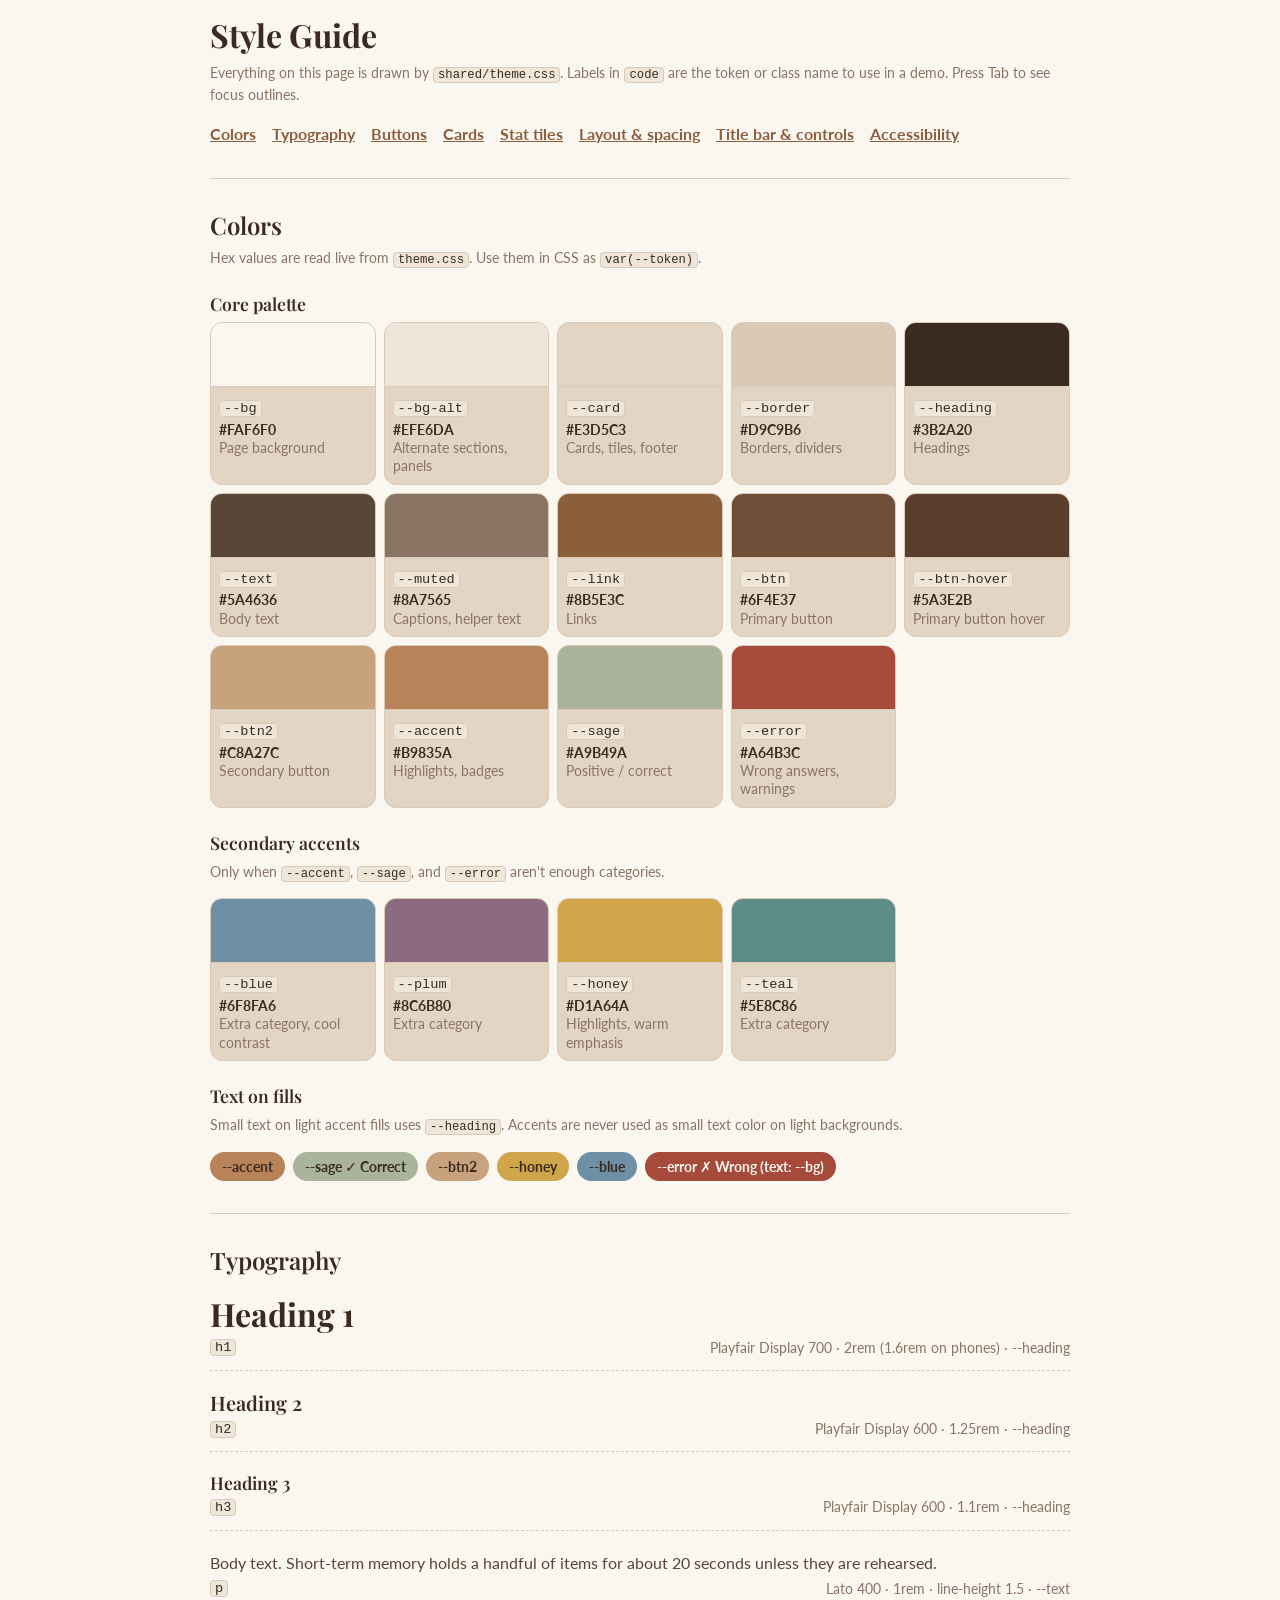
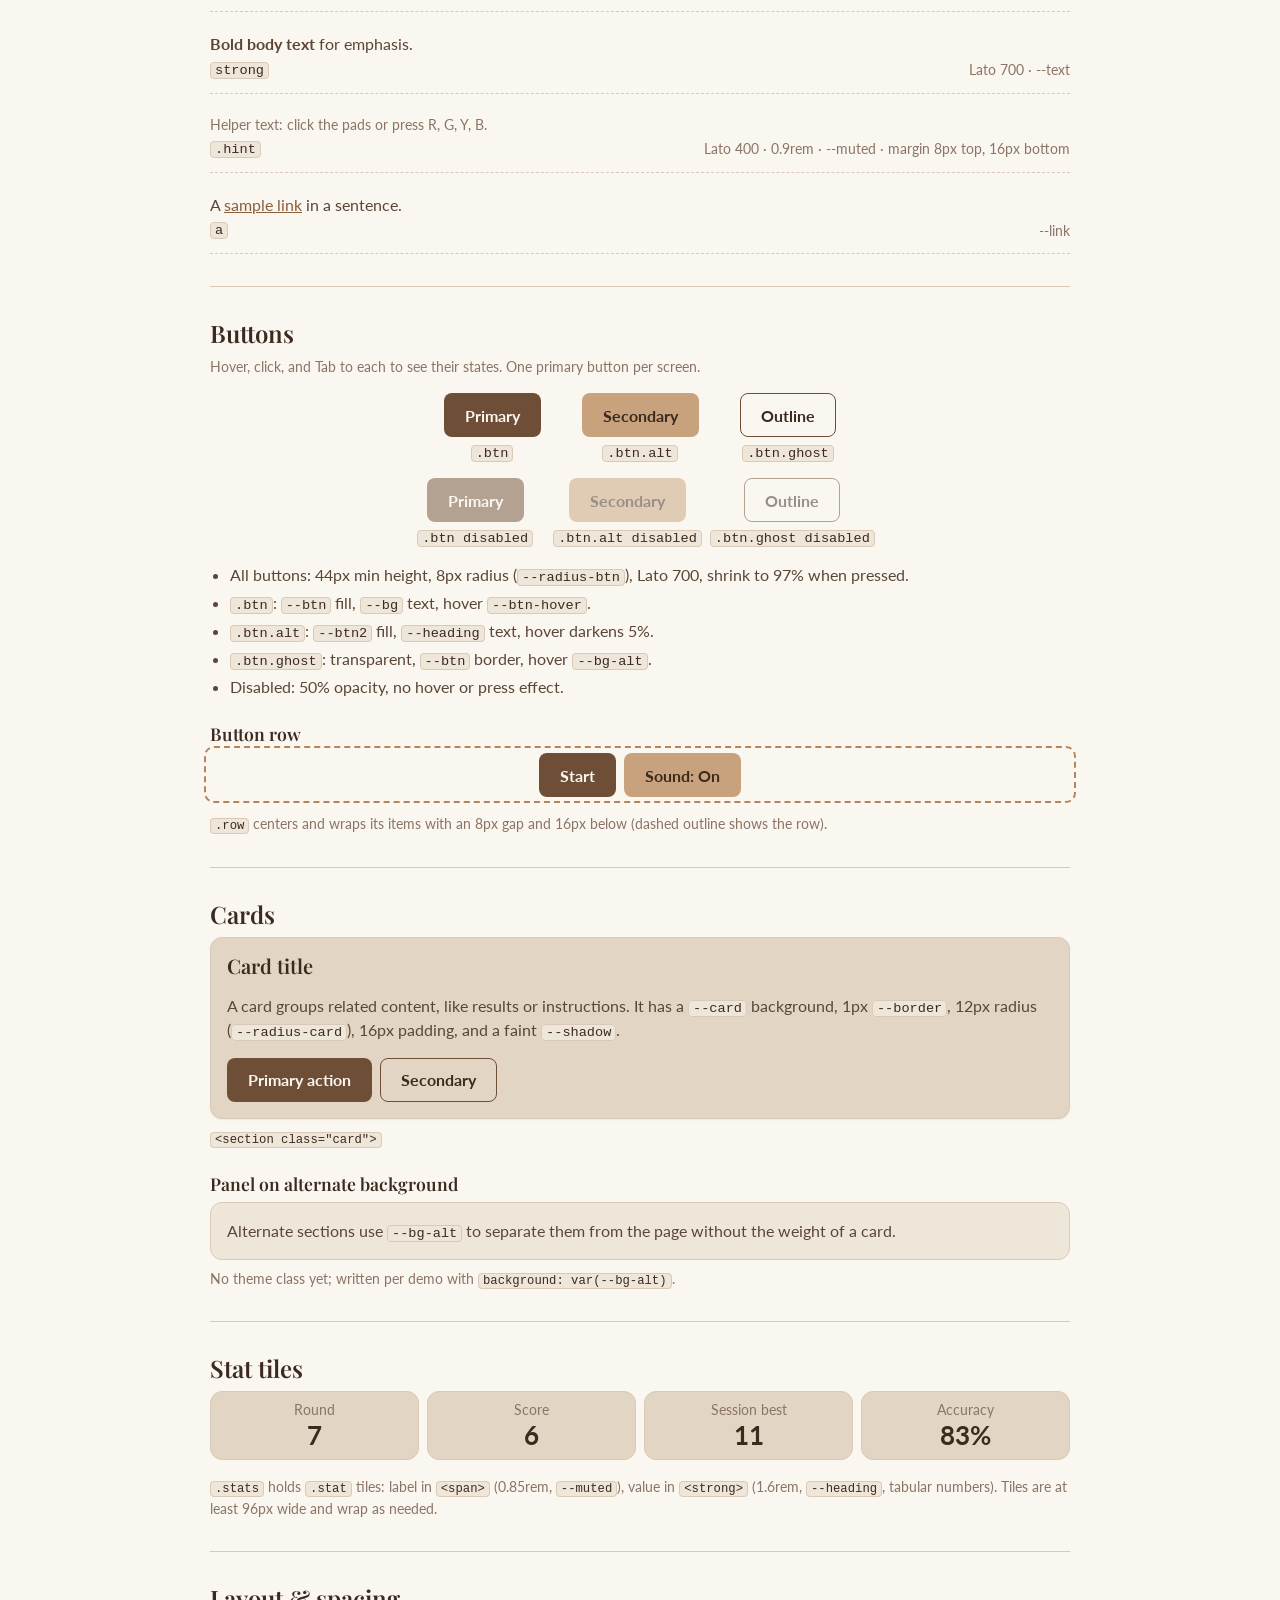
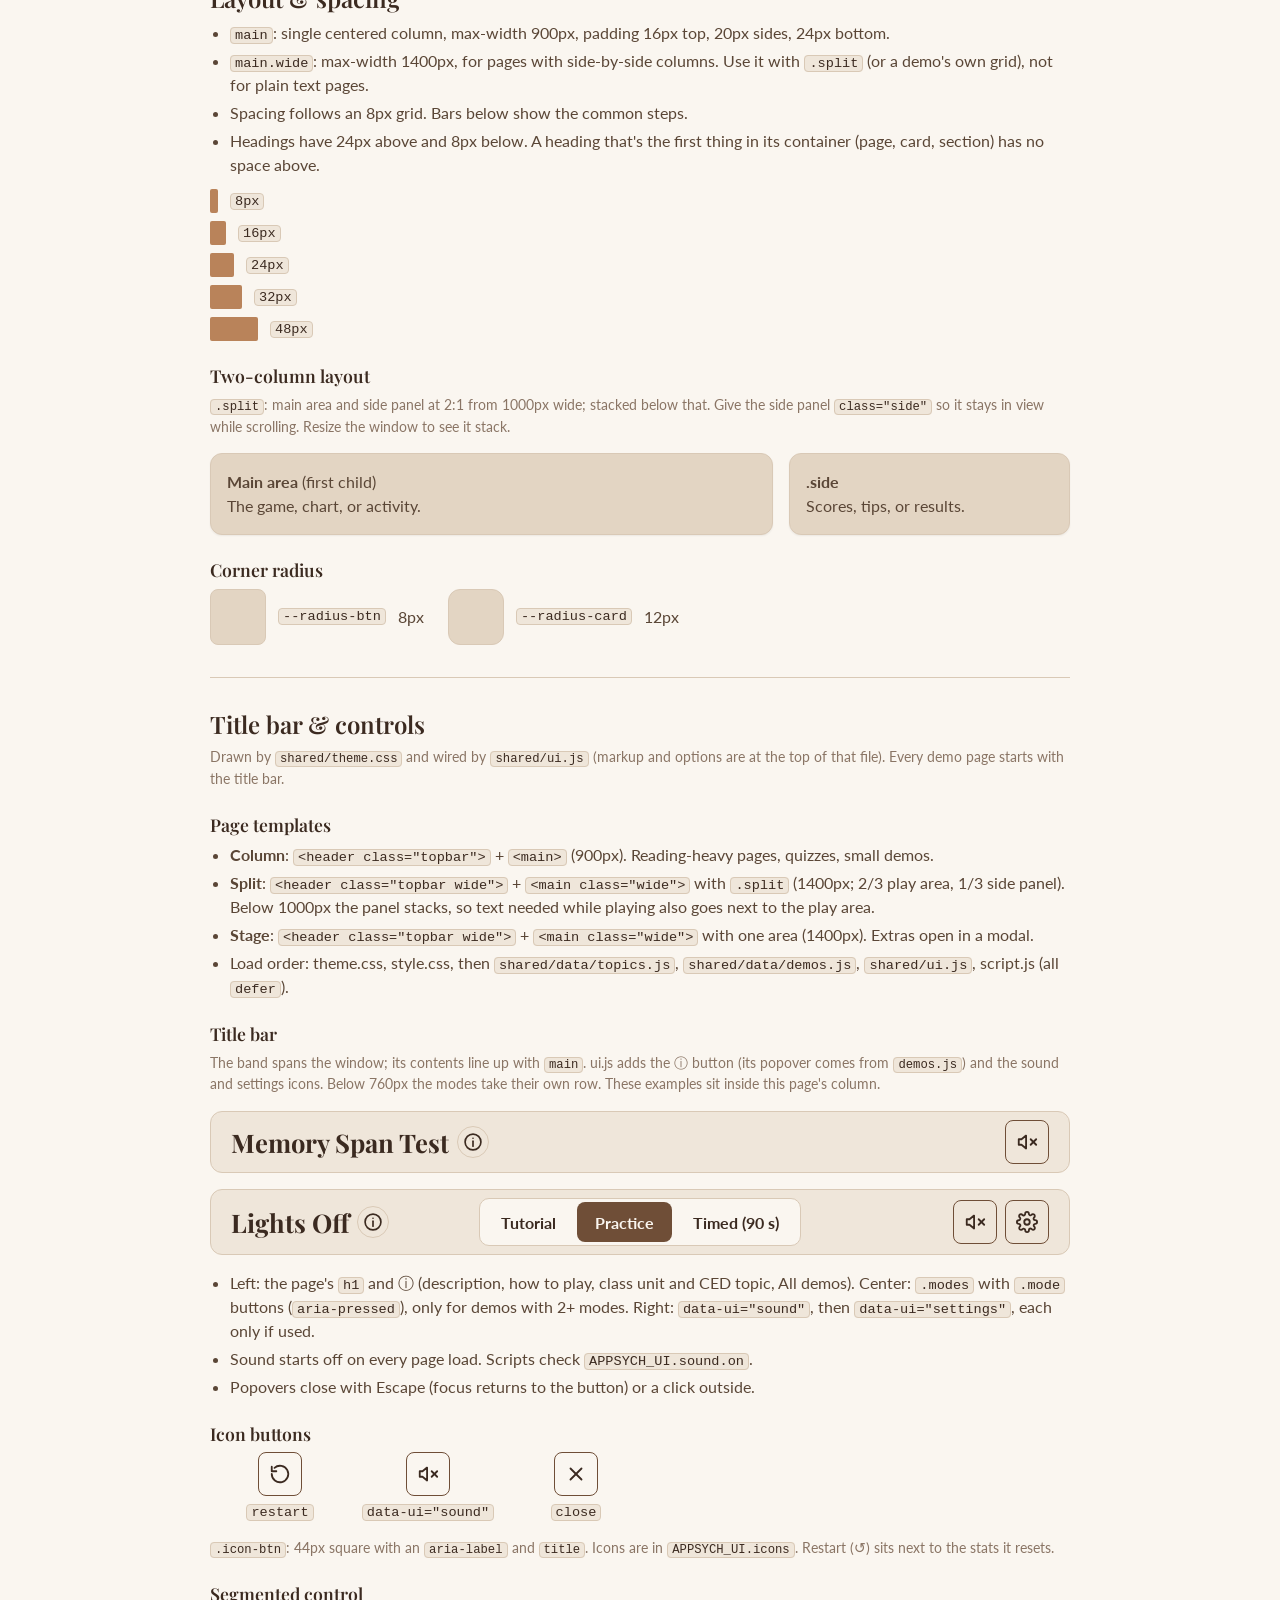
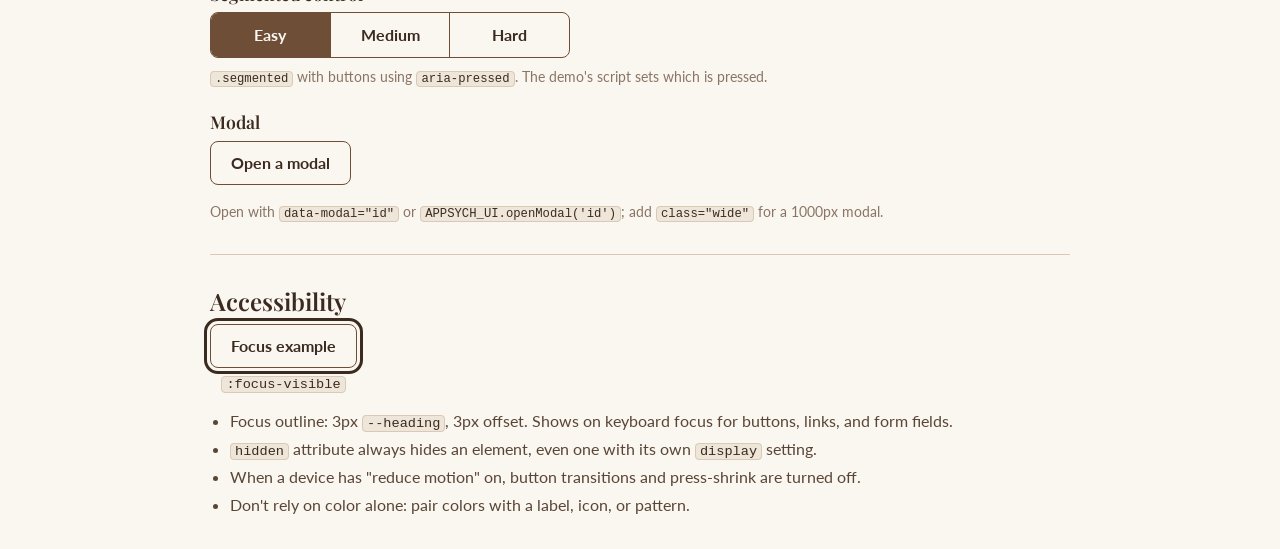
==== commit 172d2bce: "Remove the "For teachers" section from the ⓘ popover - ui.js: no teacher links or Copy link code; he" ====
--- a/style-guide/index.html
+++ b/style-guide/index.html
@@ -248,7 +248,7 @@
       </header>
     </div>
     <ul class="notes">
-      <li>Left: the page's <code>h1</code> and ⓘ (description, how to play, class unit and CED topic, teacher links with Copy link, All demos). Center: <code>.modes</code> with <code>.mode</code> buttons (<code>aria-pressed</code>), only for demos with 2+ modes. Right: <code>data-ui="sound"</code>, then <code>data-ui="settings"</code>, each only if used.</li>
+      <li>Left: the page's <code>h1</code> and ⓘ (description, how to play, class unit and CED topic, All demos). Center: <code>.modes</code> with <code>.mode</code> buttons (<code>aria-pressed</code>), only for demos with 2+ modes. Right: <code>data-ui="sound"</code>, then <code>data-ui="settings"</code>, each only if used.</li>
       <li>Sound starts off on every page load. Scripts check <code>APPSYCH_UI.sound.on</code>.</li>
       <li>Popovers close with Escape (focus returns to the button) or a click outside.</li>
     </ul>
--- a/shared/theme.css
+++ b/shared/theme.css
@@ -313,10 +313,6 @@
 
 /* ⓘ popover contents (built by ui.js) */
 .info-topic { font-size: .9rem; }
-.info-links { list-style: none; padding: 0 !important; display: grid; gap: 8px; }
-.info-links li { display: grid; grid-template-columns: minmax(0, 1fr) auto; gap: 4px 8px; align-items: center; }
-.info-links code { font-size: .85rem; color: var(--heading); overflow-wrap: anywhere; }
-.info-links .copy { min-height: 36px; padding: 0 12px; font-size: .9rem; }
 .info-home { display: inline-block; margin-top: 8px; font-weight: 700; }
 
 /* ---------- Modals ---------- */
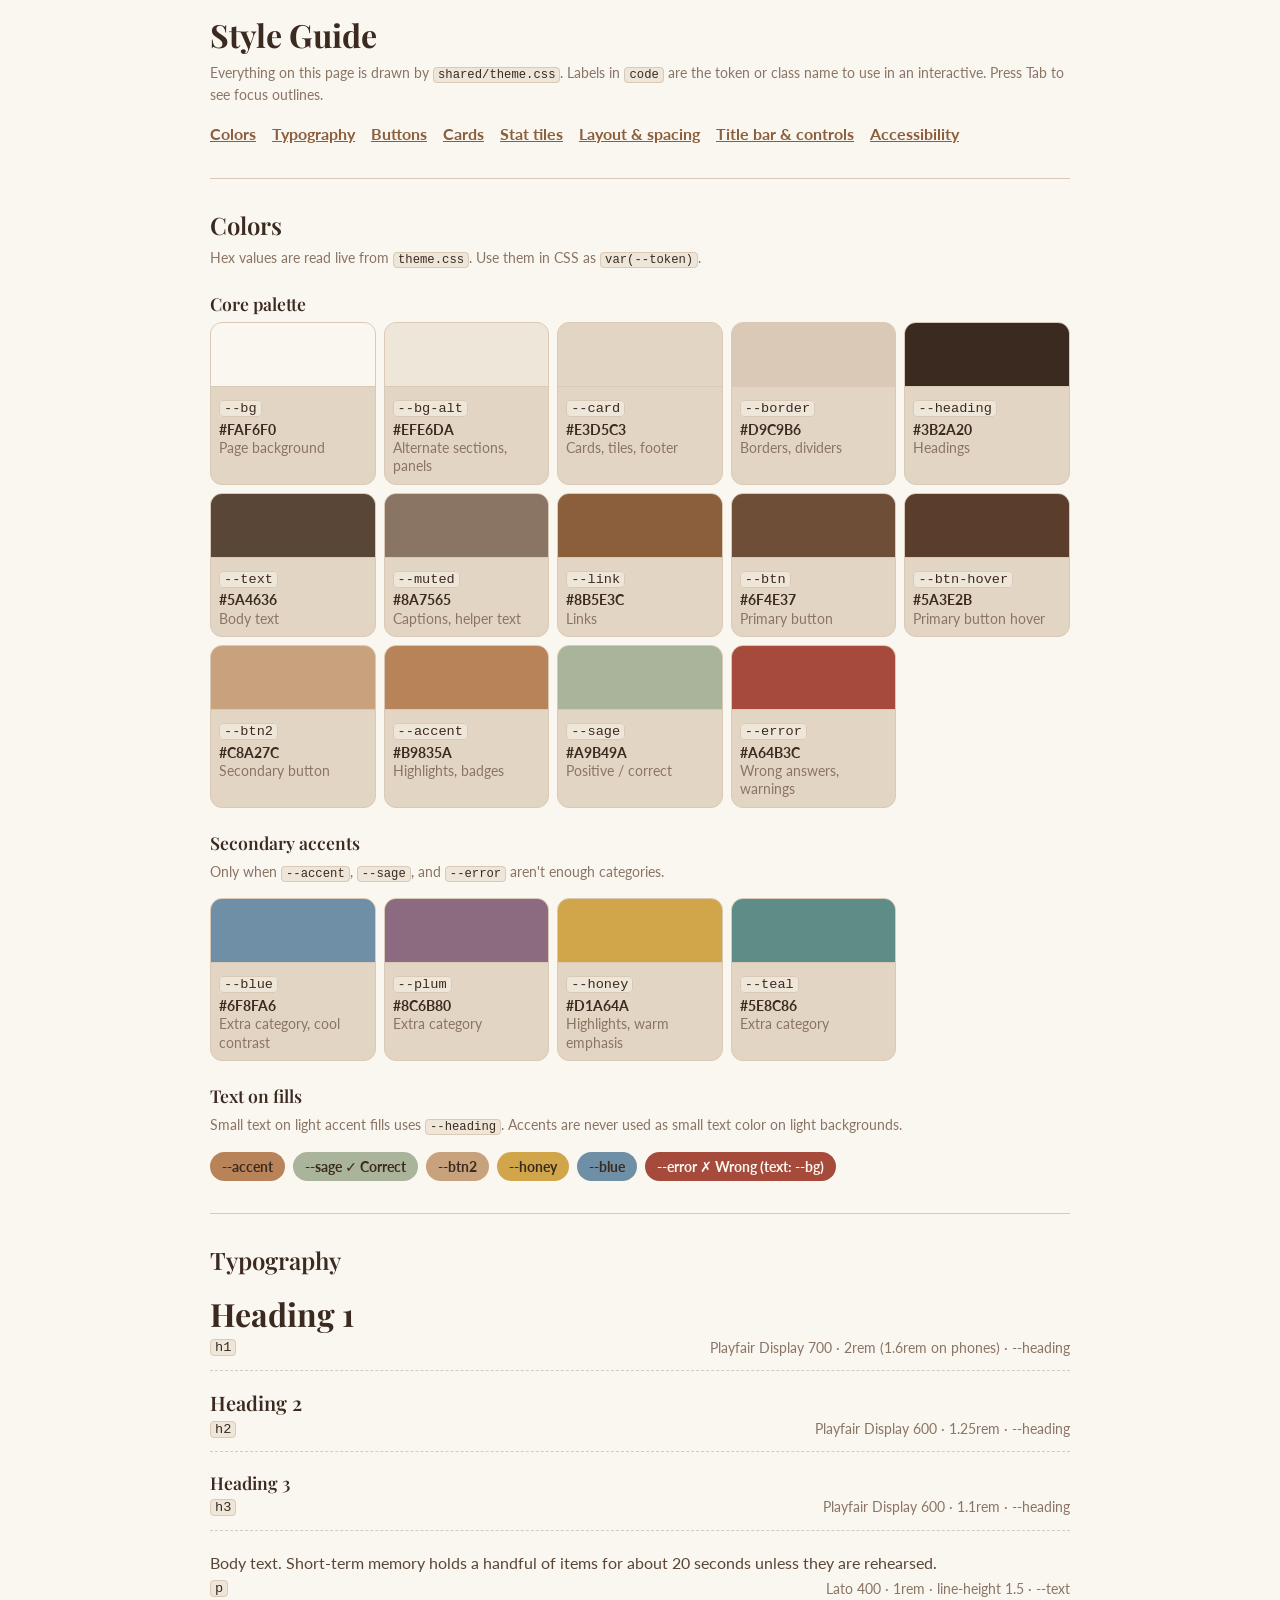
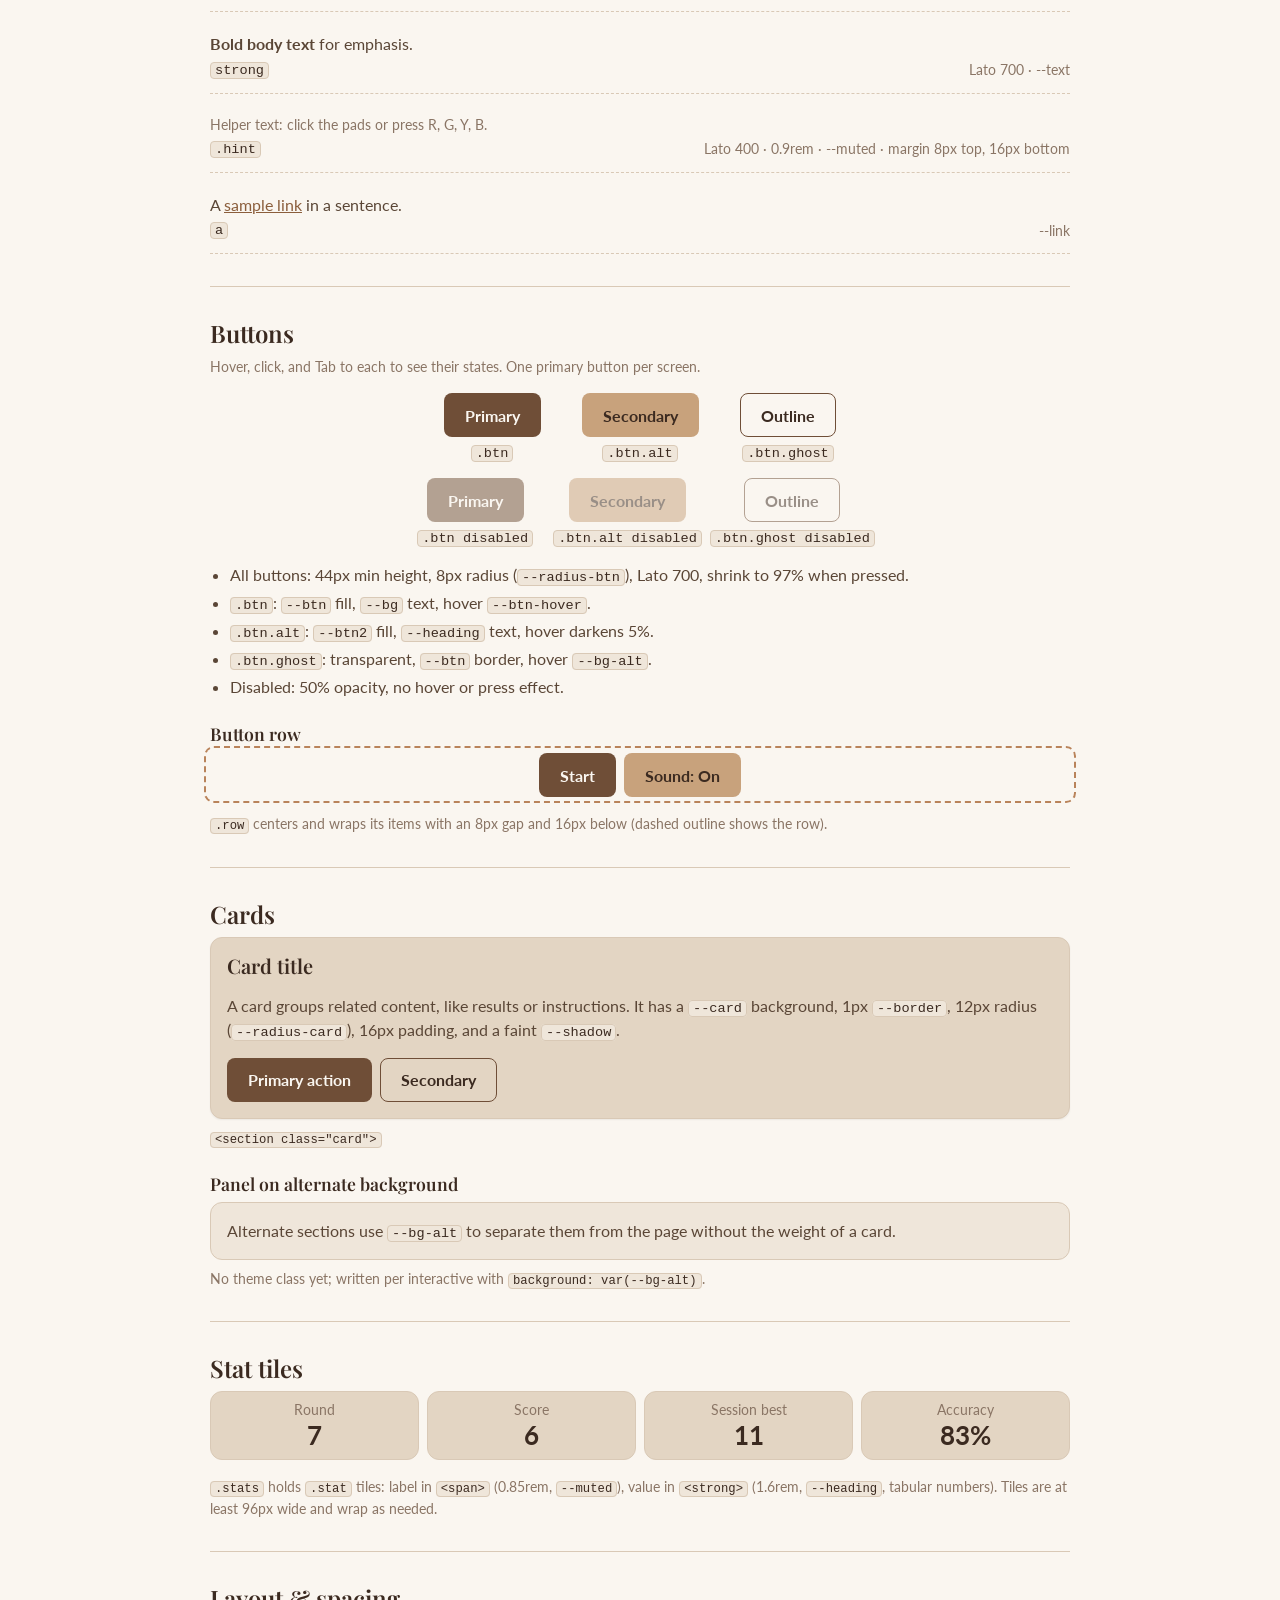
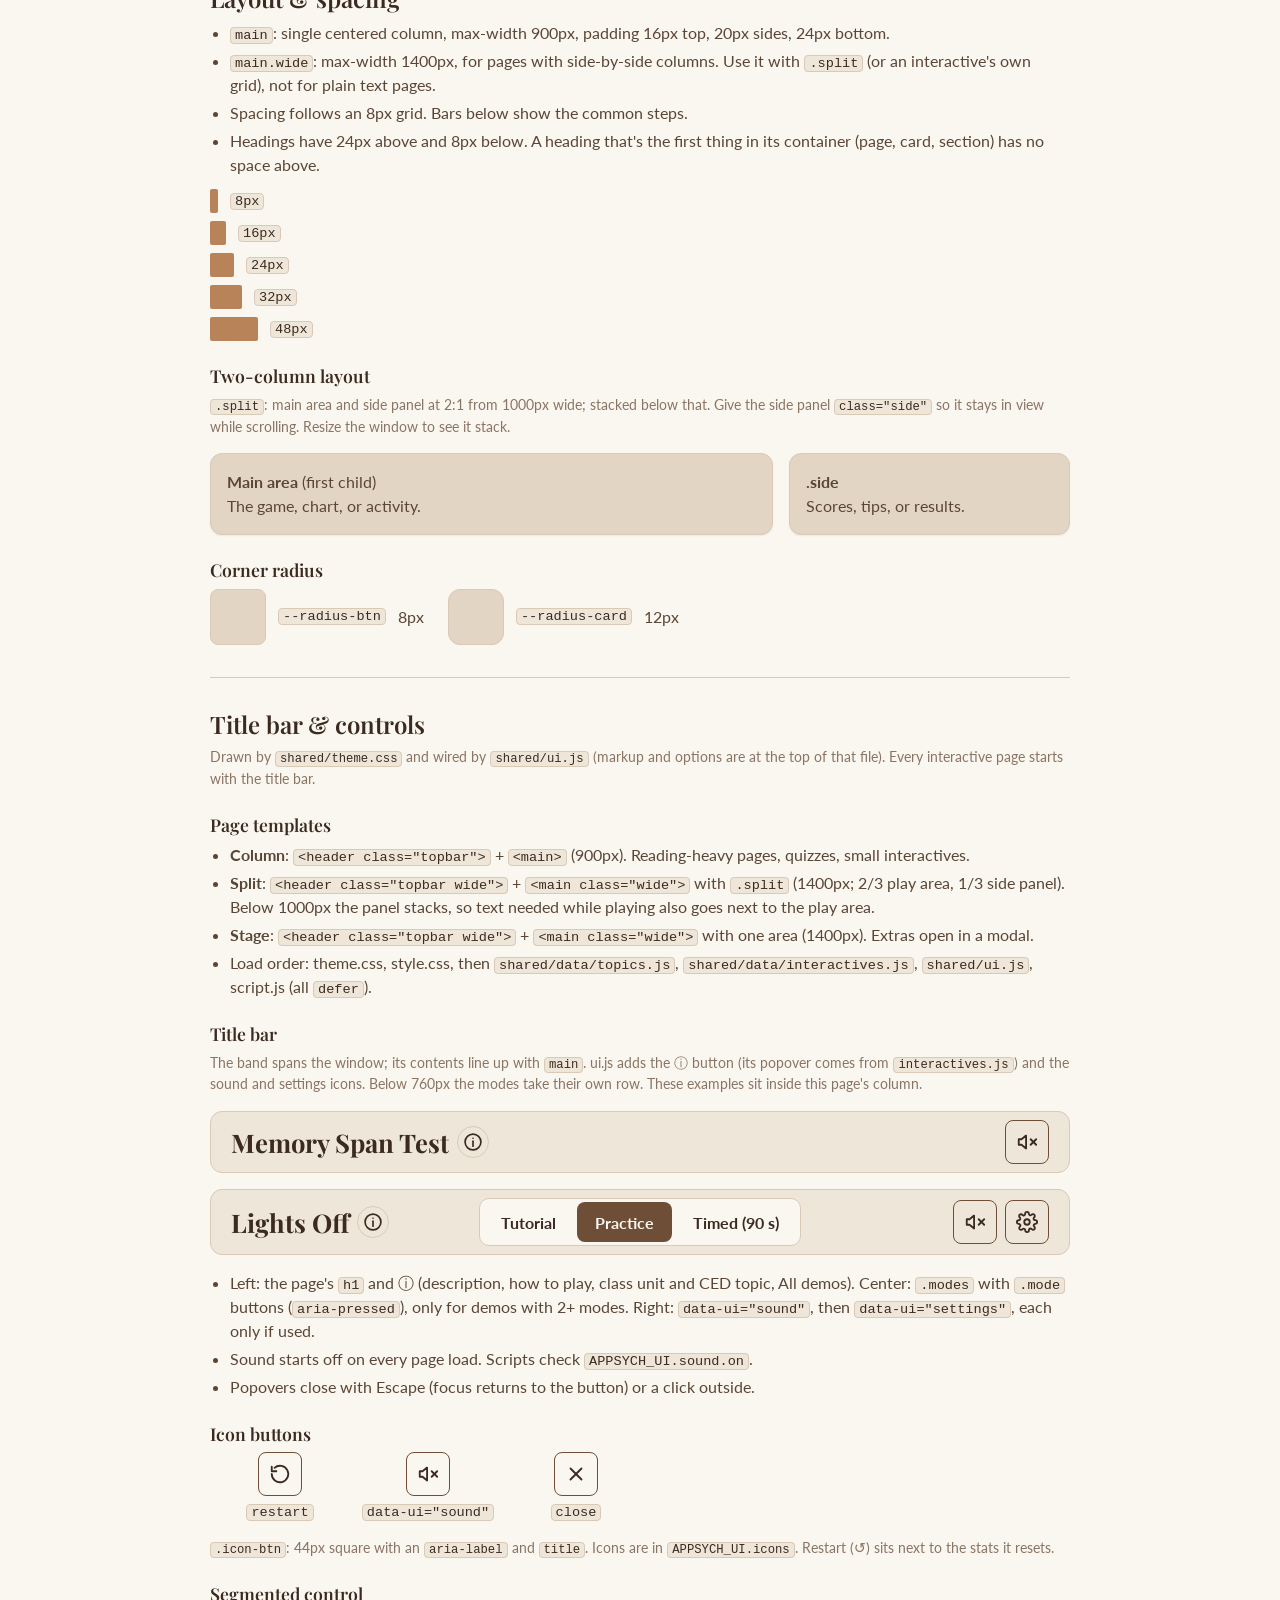
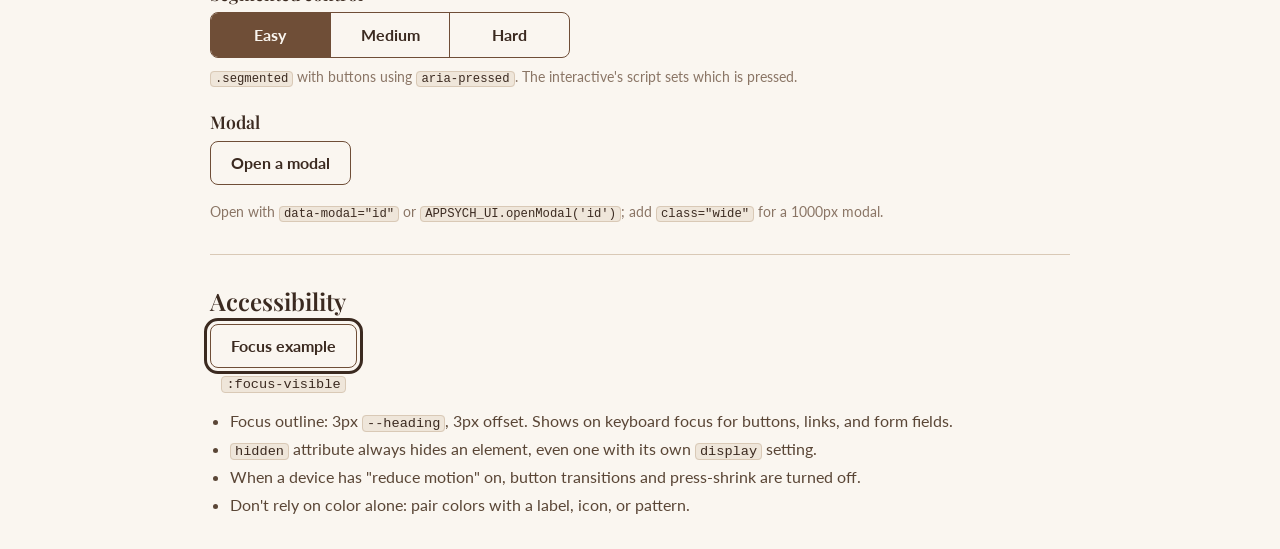
==== commit 9dd760d2: "Rename demo to interactive in files and code (Site Redesign step 4a0) shared/data/demos.js -> intera" ====
--- a/style-guide/index.html
+++ b/style-guide/index.html
@@ -10,14 +10,14 @@
 <link rel="stylesheet" href="../shared/theme.css">
 <link rel="stylesheet" href="style.css">
 <script src="../shared/data/topics.js" defer></script>
-<script src="../shared/data/demos.js" defer></script>
+<script src="../shared/data/interactives.js" defer></script>
 <script src="../shared/ui.js" defer></script>
 <script src="script.js" defer></script>
 </head>
 <body>
 <main>
   <h1>Style Guide</h1>
-  <p class="hint">Everything on this page is drawn by <code>shared/theme.css</code>. Labels in <code>code</code> are the token or class name to use in a demo. Press Tab to see focus outlines.</p>
+  <p class="hint">Everything on this page is drawn by <code>shared/theme.css</code>. Labels in <code>code</code> are the token or class name to use in an interactive. Press Tab to see focus outlines.</p>
 
   <nav class="toc" aria-label="Sections">
     <a href="#colors">Colors</a>
@@ -156,7 +156,7 @@
     <div class="panel-demo">
       <p>Alternate sections use <code>--bg-alt</code> to separate them from the page without the weight of a card.</p>
     </div>
-    <p class="caption">No theme class yet; written per demo with <code>background: var(--bg-alt)</code>.</p>
+    <p class="caption">No theme class yet; written per interactive with <code>background: var(--bg-alt)</code>.</p>
   </section>
 
   <!-- ============ STATS ============ -->
@@ -176,7 +176,7 @@
     <h2>Layout &amp; spacing</h2>
     <ul class="notes">
       <li><code>main</code>: single centered column, max-width 900px, padding 16px top, 20px sides, 24px bottom.</li>
-      <li><code>main.wide</code>: max-width 1400px, for pages with side-by-side columns. Use it with <code>.split</code> (or a demo's own grid), not for plain text pages.</li>
+      <li><code>main.wide</code>: max-width 1400px, for pages with side-by-side columns. Use it with <code>.split</code> (or an interactive's own grid), not for plain text pages.</li>
       <li>Spacing follows an 8px grid. Bars below show the common steps.</li>
       <li>Headings have 24px above and 8px below. A heading that's the first thing in its container (page, card, section) has no space above.</li>
     </ul>
@@ -203,20 +203,20 @@
   <!-- ============ TITLE BAR & CONTROLS ============ -->
   <section id="ui" class="sg">
     <h2>Title bar &amp; controls</h2>
-    <p class="hint">Drawn by <code>shared/theme.css</code> and wired by <code>shared/ui.js</code> (markup and options are at the top of that file). Every demo page starts with the title bar.</p>
+    <p class="hint">Drawn by <code>shared/theme.css</code> and wired by <code>shared/ui.js</code> (markup and options are at the top of that file). Every interactive page starts with the title bar.</p>
 
     <h3>Page templates</h3>
     <ul class="notes">
-      <li><strong>Column</strong>: <code>&lt;header class="topbar"&gt;</code> + <code>&lt;main&gt;</code> (900px). Reading-heavy pages, quizzes, small demos.</li>
+      <li><strong>Column</strong>: <code>&lt;header class="topbar"&gt;</code> + <code>&lt;main&gt;</code> (900px). Reading-heavy pages, quizzes, small interactives.</li>
       <li><strong>Split</strong>: <code>&lt;header class="topbar wide"&gt;</code> + <code>&lt;main class="wide"&gt;</code> with <code>.split</code> (1400px; 2/3 play area, 1/3 side panel). Below 1000px the panel stacks, so text needed while playing also goes next to the play area.</li>
       <li><strong>Stage</strong>: <code>&lt;header class="topbar wide"&gt;</code> + <code>&lt;main class="wide"&gt;</code> with one area (1400px). Extras open in a modal.</li>
-      <li>Load order: theme.css, style.css, then <code>shared/data/topics.js</code>, <code>shared/data/demos.js</code>, <code>shared/ui.js</code>, script.js (all <code>defer</code>).</li>
+      <li>Load order: theme.css, style.css, then <code>shared/data/topics.js</code>, <code>shared/data/interactives.js</code>, <code>shared/ui.js</code>, script.js (all <code>defer</code>).</li>
     </ul>
 
     <h3>Title bar</h3>
-    <p class="hint">The band spans the window; its contents line up with <code>main</code>. ui.js adds the ⓘ button (its popover comes from <code>demos.js</code>) and the sound and settings icons. Below 760px the modes take their own row. These examples sit inside this page's column.</p>
+    <p class="hint">The band spans the window; its contents line up with <code>main</code>. ui.js adds the ⓘ button (its popover comes from <code>interactives.js</code>) and the sound and settings icons. Below 760px the modes take their own row. These examples sit inside this page's column.</p>
     <div class="sg-bars">
-      <header class="topbar" data-demo="memory-span">
+      <header class="topbar" data-interactive="memory-span">
         <div class="topbar-inner">
           <div class="brand"><div class="title">Memory Span Test</div></div>
           <div class="tools">
@@ -224,7 +224,7 @@
           </div>
         </div>
       </header>
-      <header class="topbar" data-demo="lights-off">
+      <header class="topbar" data-interactive="lights-off">
         <div class="topbar-inner">
           <div class="brand"><div class="title">Lights Off</div></div>
           <div class="modes" role="group" aria-label="Game mode (example)">
@@ -267,7 +267,7 @@
       <button type="button" aria-pressed="false">Medium</button>
       <button type="button" aria-pressed="false">Hard</button>
     </div>
-    <p class="hint"><code>.segmented</code> with buttons using <code>aria-pressed</code>. The demo's script sets which is pressed.</p>
+    <p class="hint"><code>.segmented</code> with buttons using <code>aria-pressed</code>. The interactive's script sets which is pressed.</p>
 
     <h3>Modal</h3>
     <div class="row" style="justify-content:flex-start">
--- a/shared/theme.css
+++ b/shared/theme.css
@@ -1,8 +1,8 @@
 /* ==========================================================
    AP Psych Lab — shared theme
-   Link from a demo folder with:
+   Link from an interactive's folder with:
    <link rel="stylesheet" href="../../shared/theme.css">
-   Demo-specific styles go in that demo's own style.css.
+   Styles for one interactive go in its own style.css.
    ========================================================== */
 
 :root {
@@ -165,8 +165,8 @@
 }
 
 /* ---------- Title bar ---------- */
-/* Every demo page starts with the shared title bar; shared/ui.js adds the ⓘ button and its
-   popover, and the sound and settings icons. Markup and options: see the top of shared/ui.js.
+/* Every interactive page starts with the shared title bar; shared/ui.js adds the ⓘ button and
+   its popover, and the sound and settings icons. Markup and options: see the top of shared/ui.js.
    <header class="topbar"> lines up with <main> (900px); <header class="topbar wide"> with
    <main class="wide"> (1400px). */
 .topbar {
@@ -188,7 +188,7 @@
 .topbar h1, .topbar .title { margin: 0; font: 700 1.6rem/1.2 var(--font-heading); color: var(--heading); }
 .topbar .tools { grid-area: tools; justify-self: end; display: flex; gap: 8px; position: relative; }
 
-/* Mode switch (only for demos with more than one mode): pill buttons with aria-pressed */
+/* Mode switch (only for interactives with more than one mode): pill buttons with aria-pressed */
 .topbar .modes {
   grid-area: modes;
   display: flex;
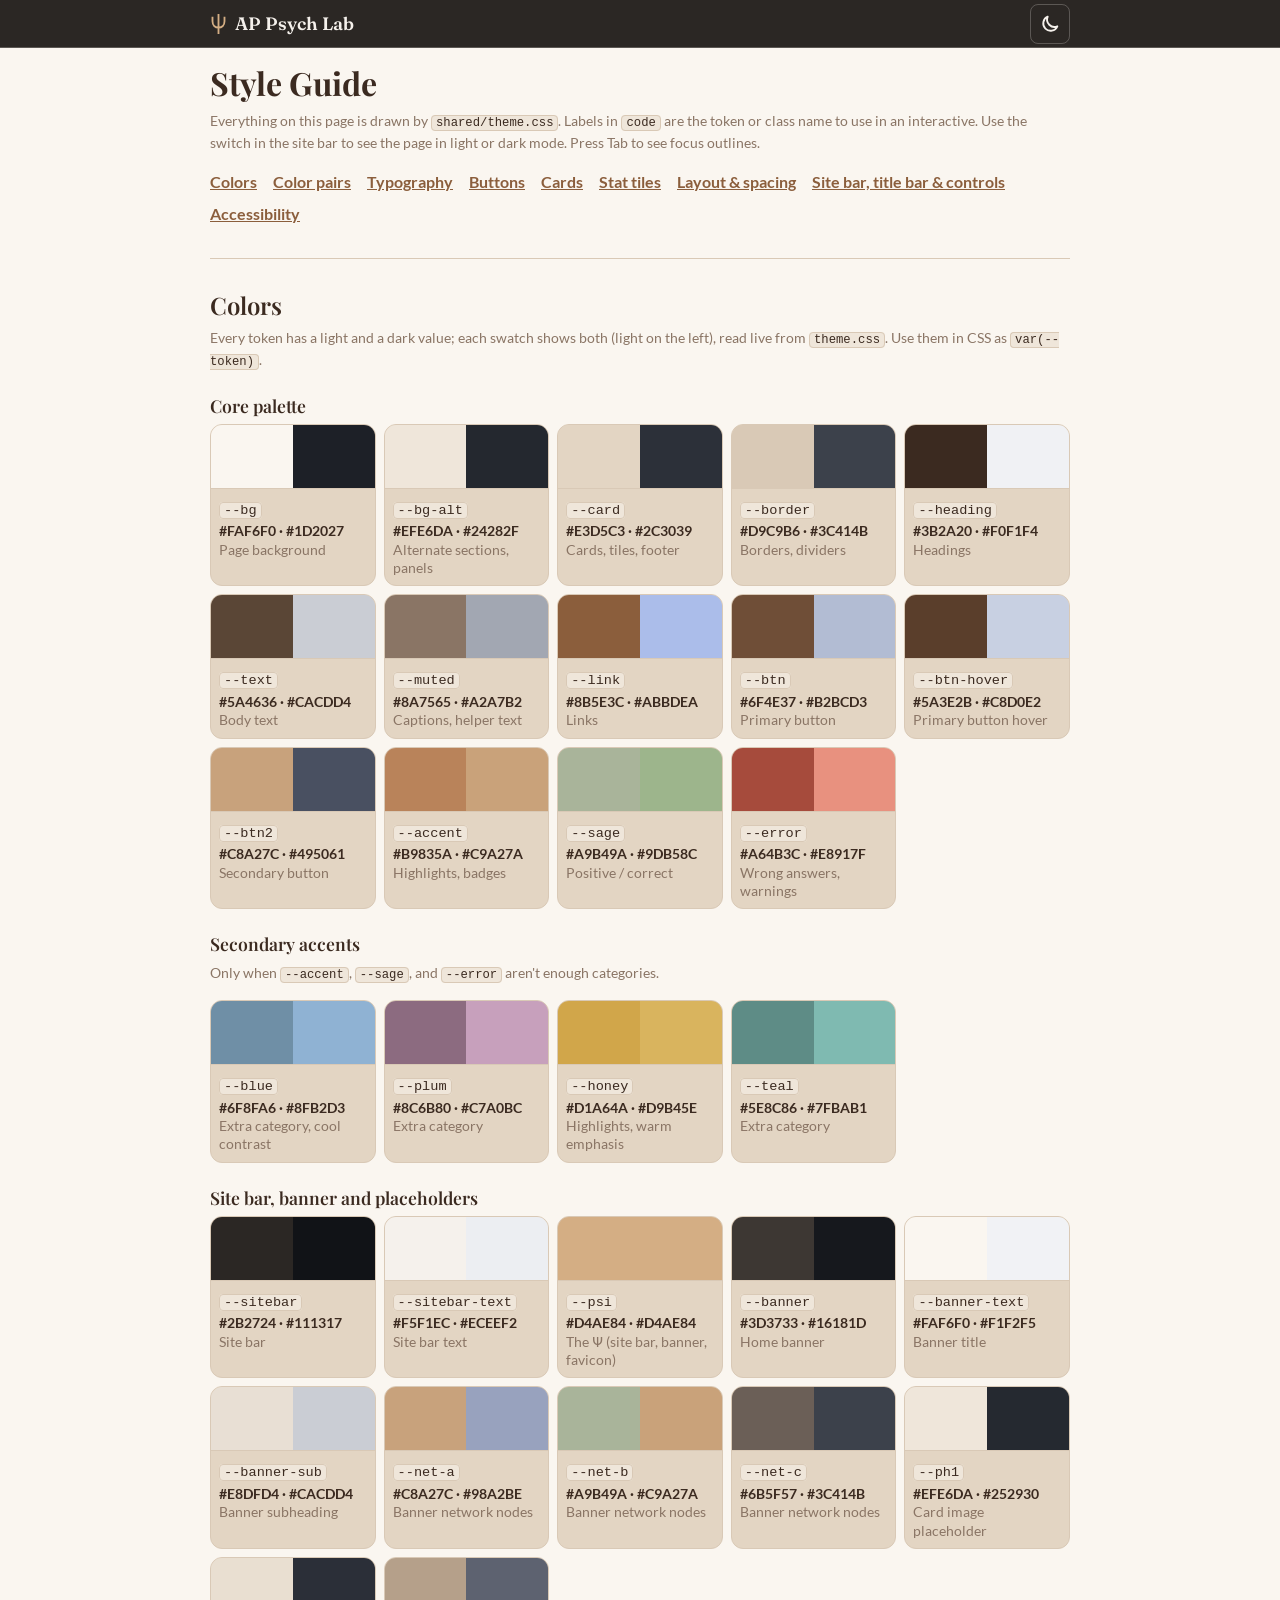
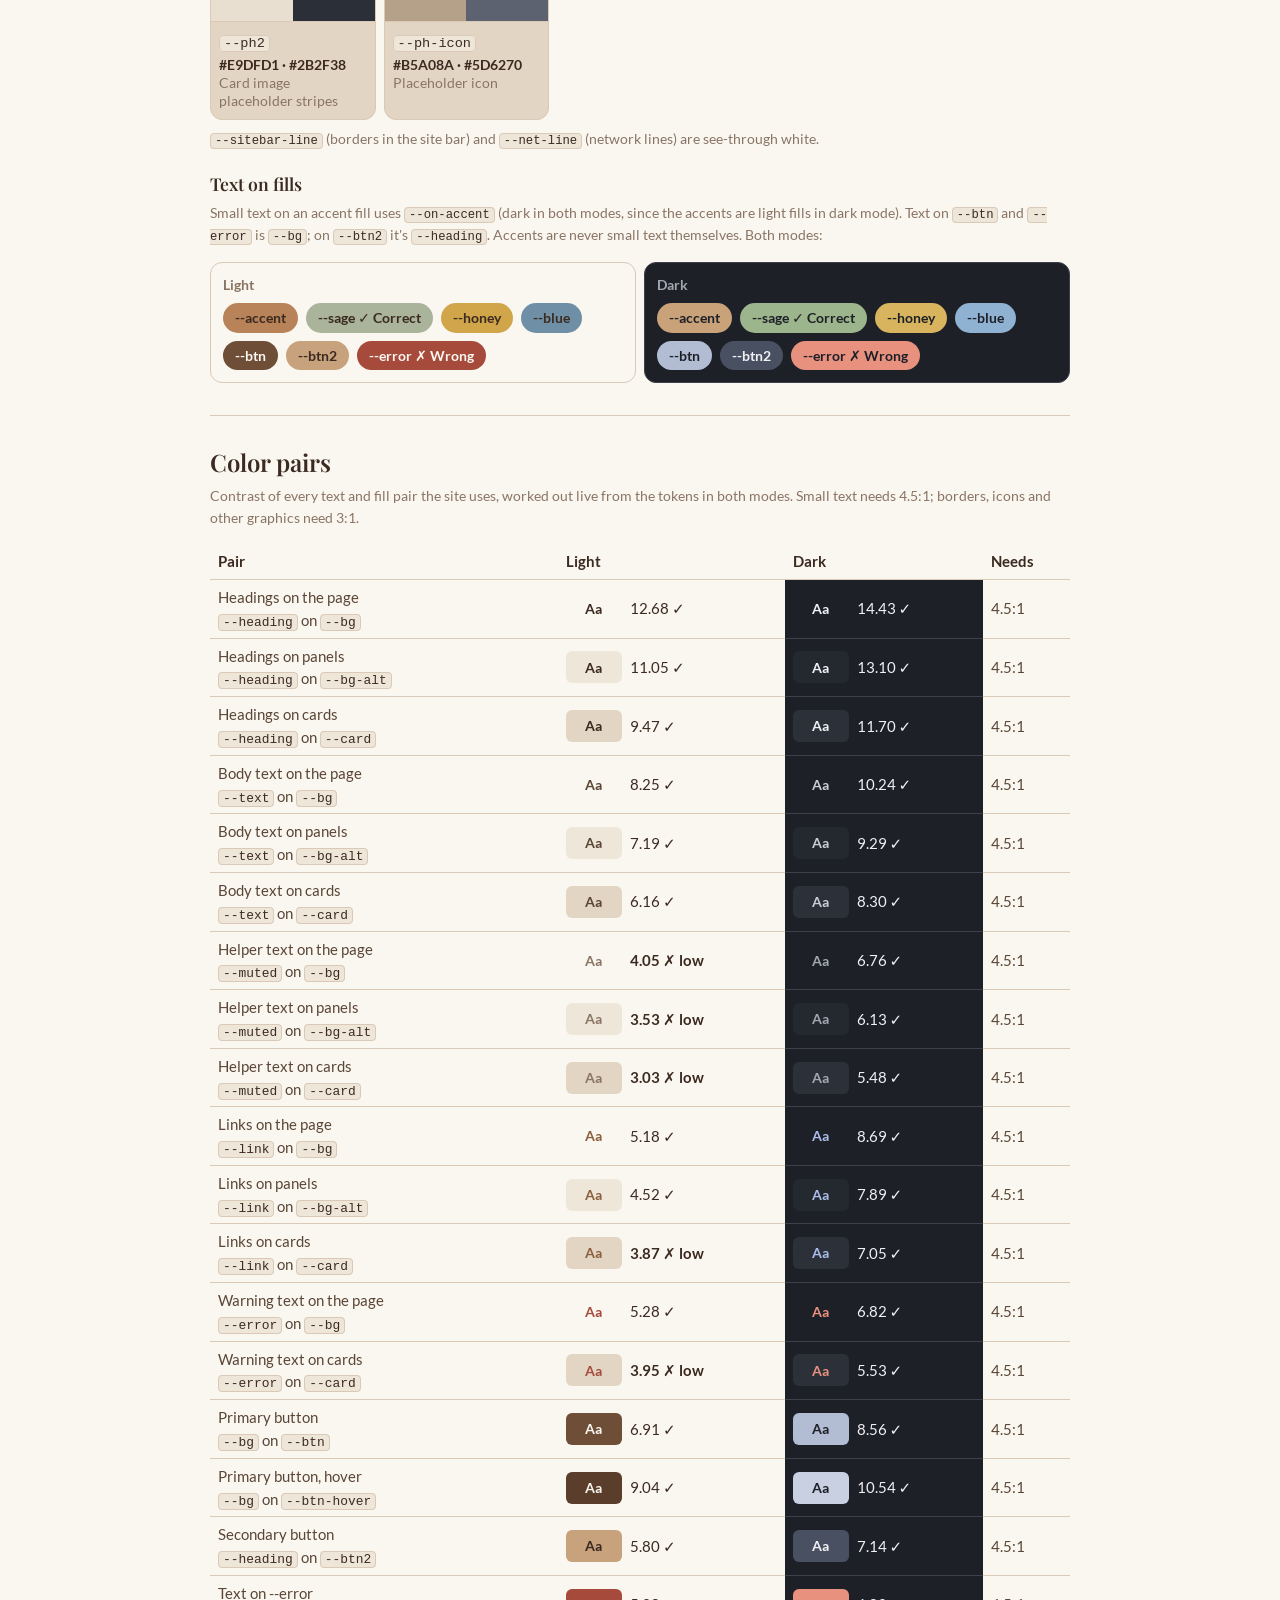
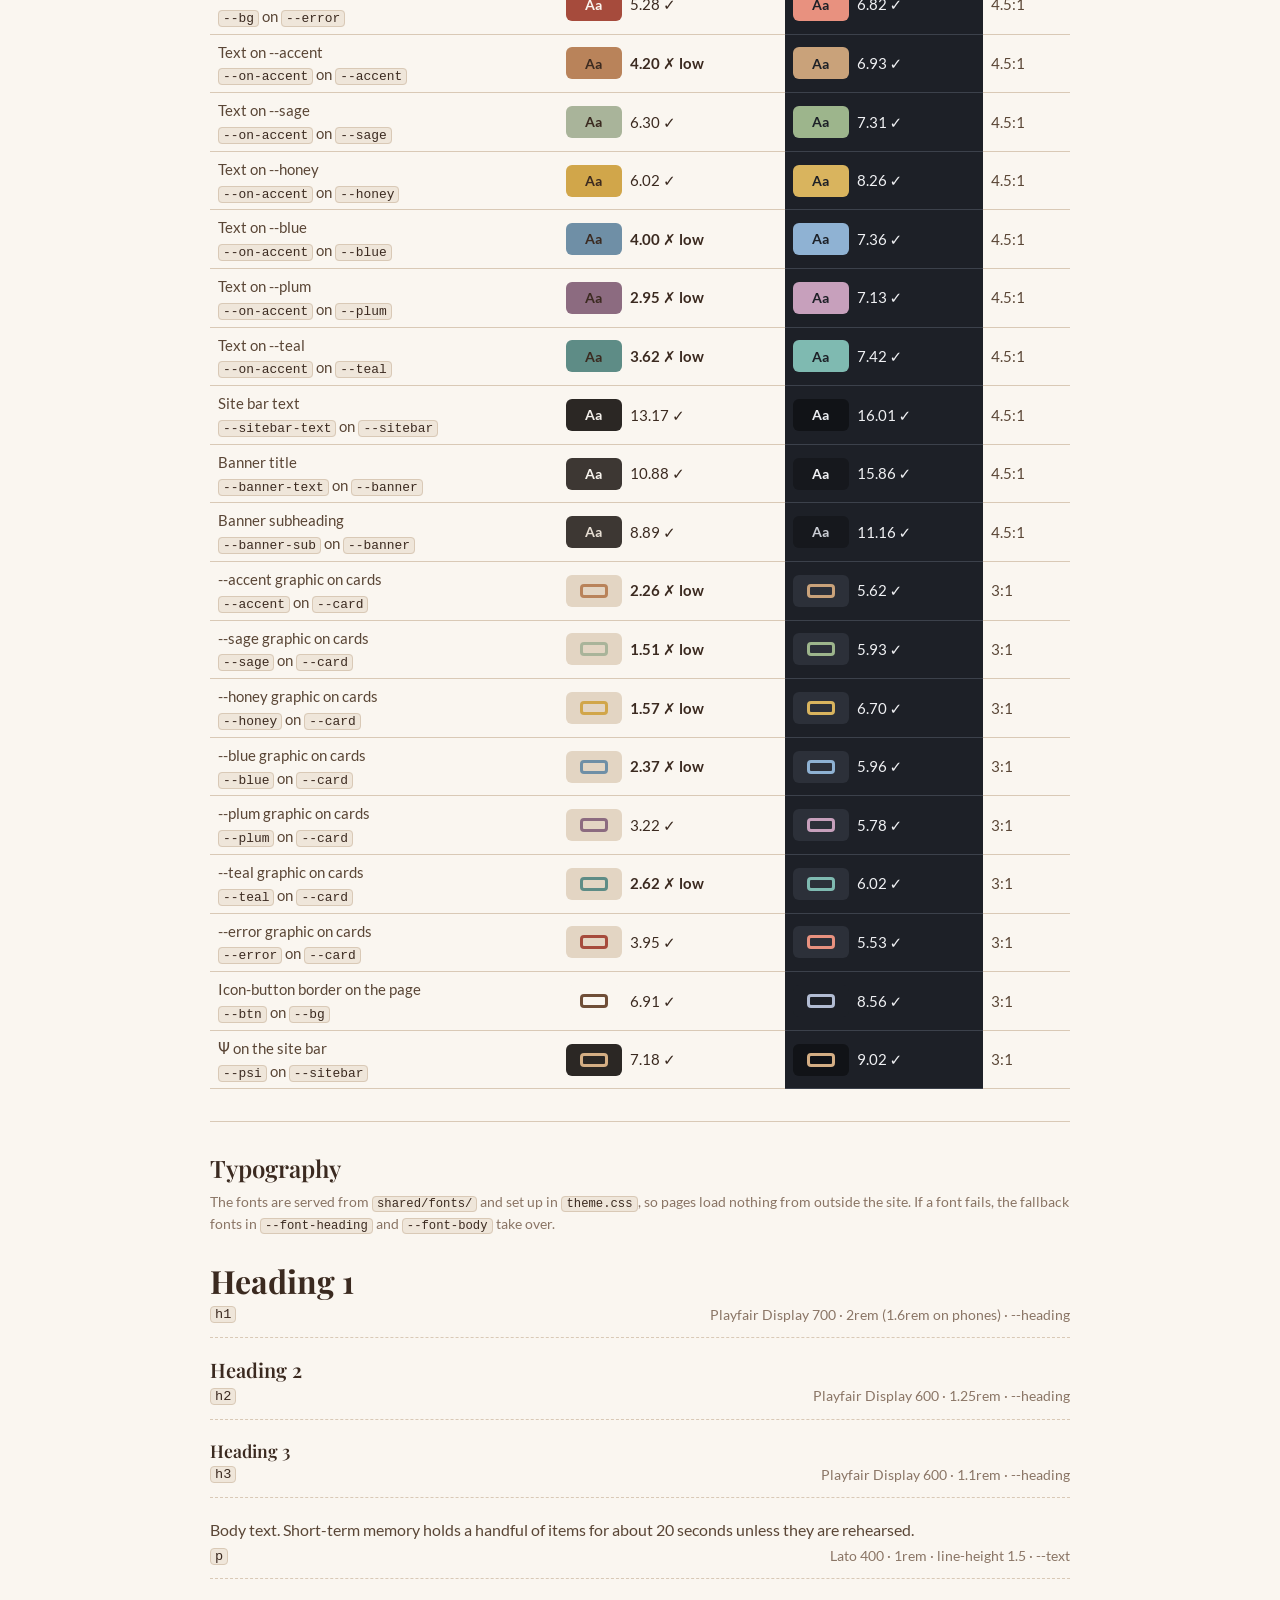
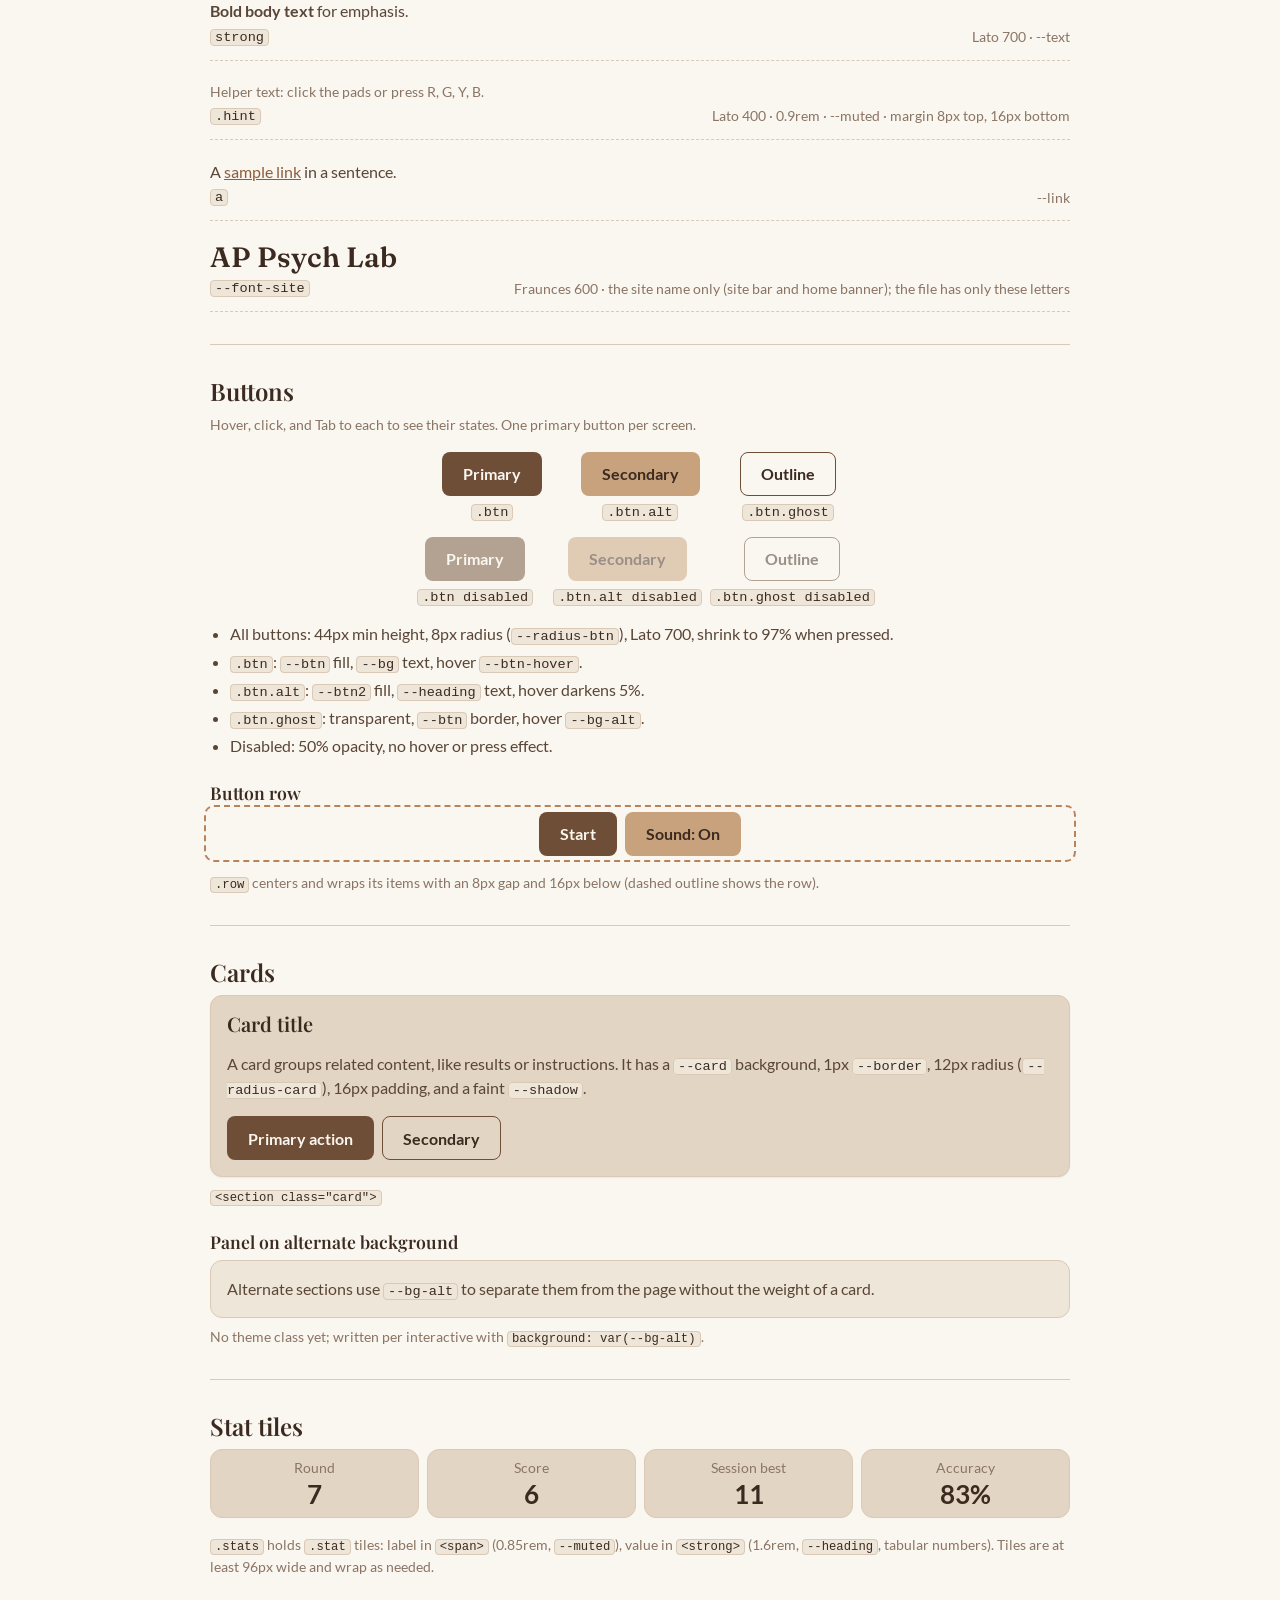
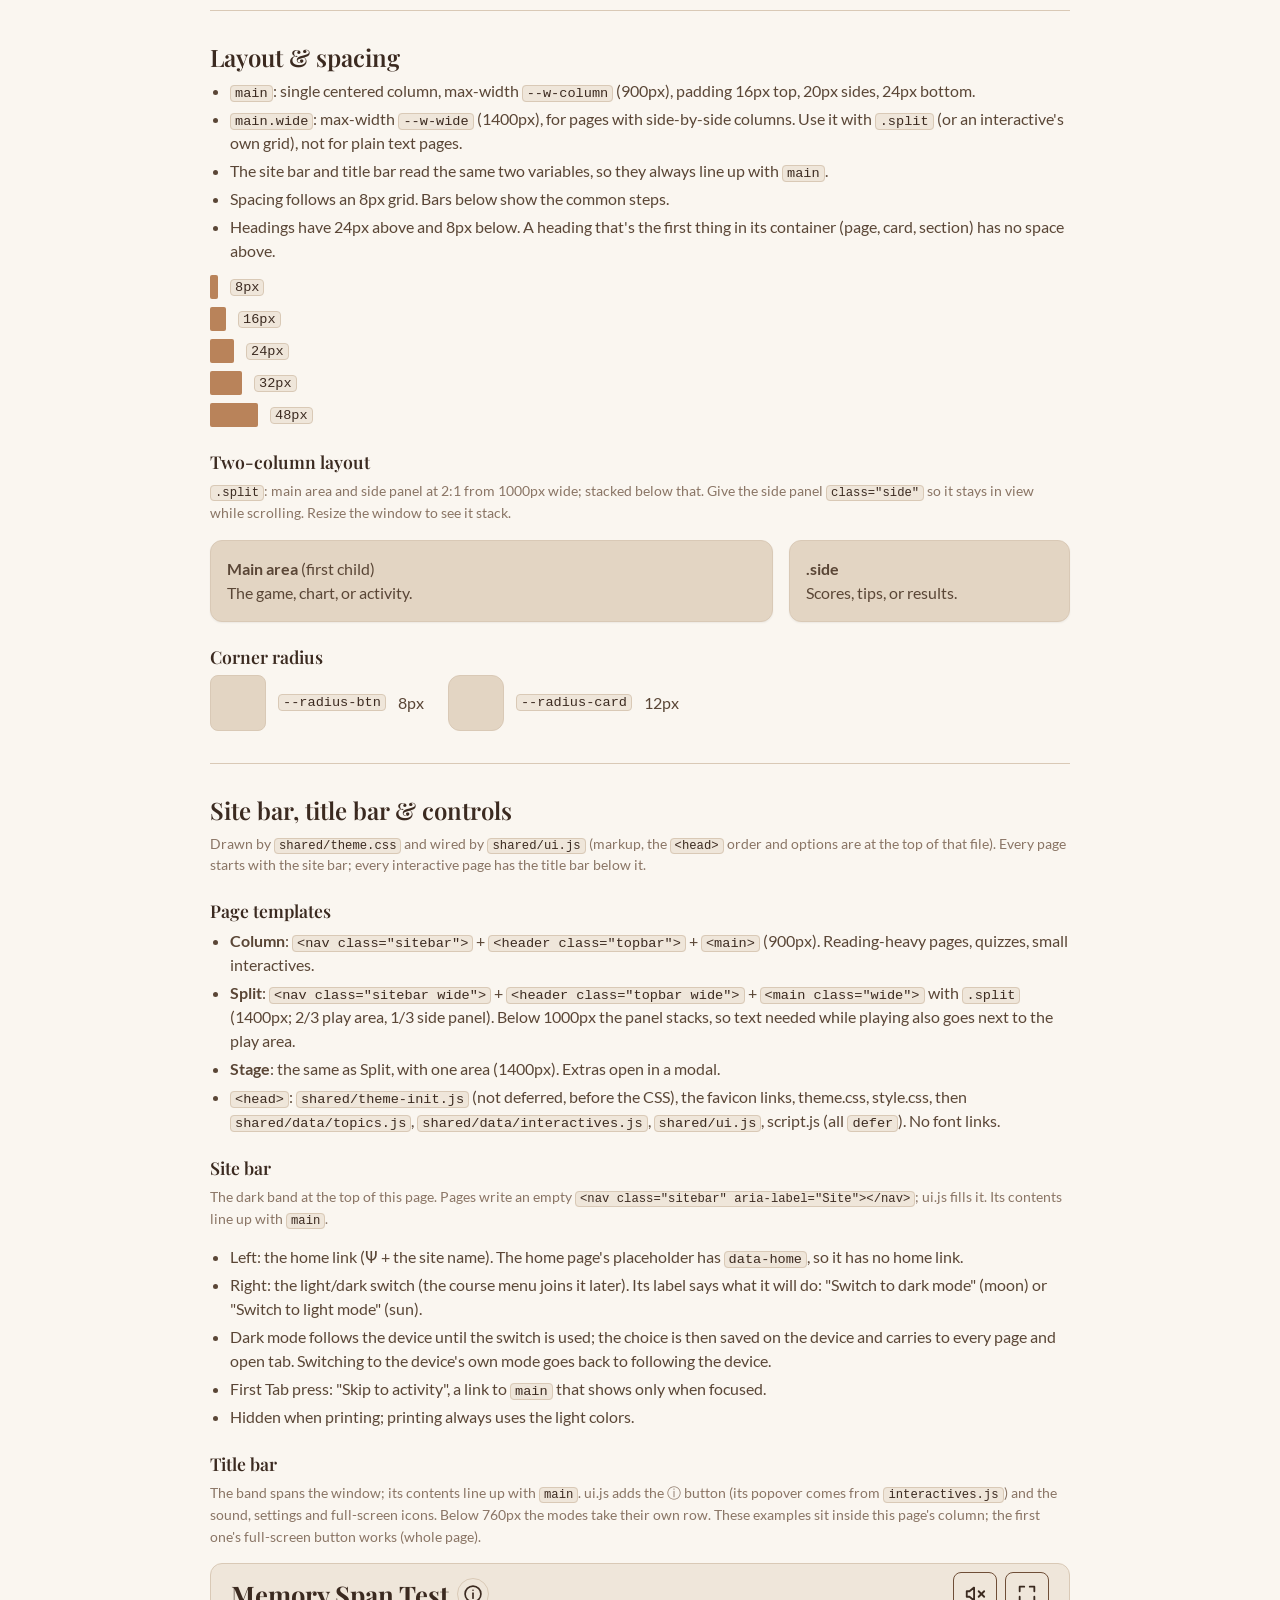
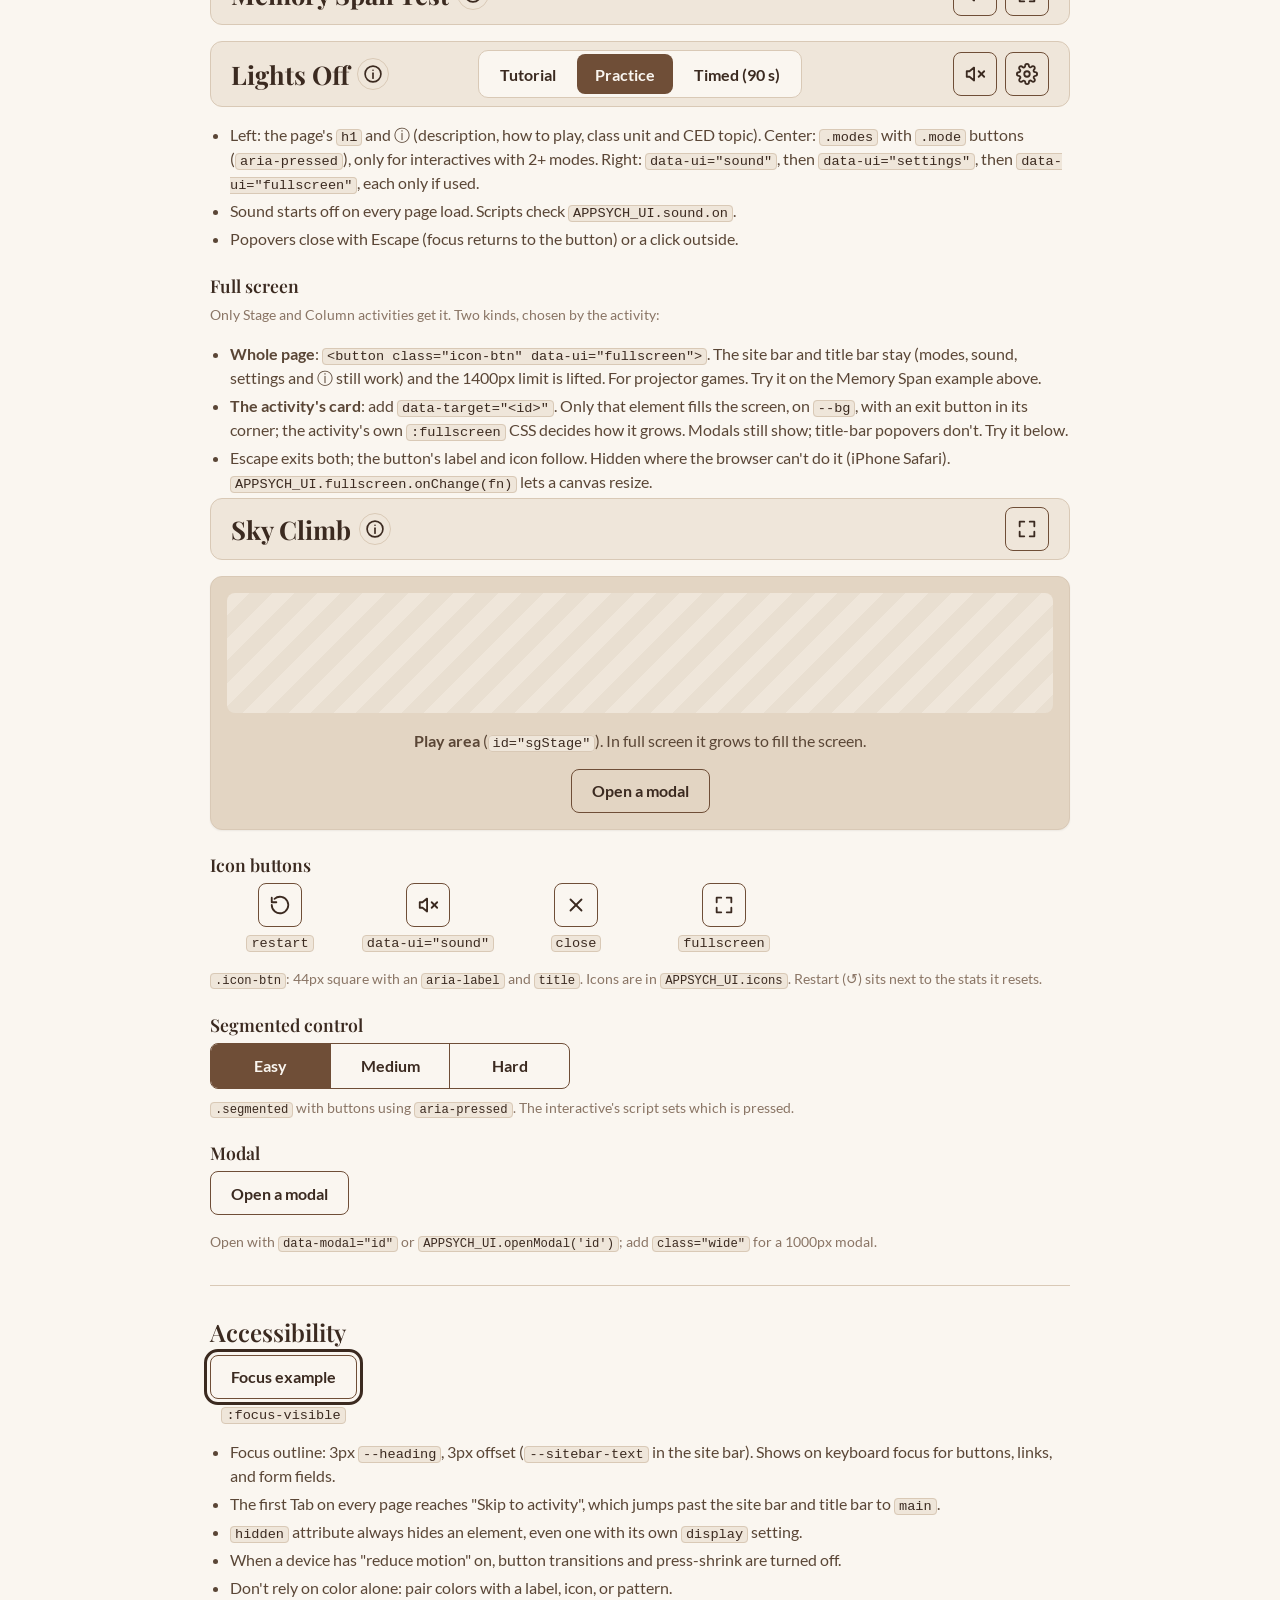
==== commit af21e224: "Site bar, dark mode, saved settings, local fonts, favicon, full screen (Site Redesign step 4a) - sha" ====
--- a/style-guide/index.html
+++ b/style-guide/index.html
@@ -3,10 +3,10 @@
 <head>
 <meta charset="utf-8">
 <meta name="viewport" content="width=device-width, initial-scale=1">
-<title>Style Guide · theme.css</title>
-<link rel="preconnect" href="https://fonts.googleapis.com">
-<link rel="preconnect" href="https://fonts.gstatic.com" crossorigin>
-<link href="https://fonts.googleapis.com/css2?family=Lato:wght@400;700&family=Playfair+Display:wght@600;700&display=swap" rel="stylesheet">
+<title>Style Guide · AP Psych Lab</title>
+<script src="../shared/theme-init.js"></script>
+<link rel="icon" href="../shared/favicon.svg" type="image/svg+xml">
+<link rel="apple-touch-icon" href="../shared/apple-touch-icon.png">
 <link rel="stylesheet" href="../shared/theme.css">
 <link rel="stylesheet" href="style.css">
 <script src="../shared/data/topics.js" defer></script>
@@ -15,25 +15,27 @@
 <script src="script.js" defer></script>
 </head>
 <body>
+<nav class="sitebar" aria-label="Site" data-skip="Skip to the style guide"></nav>
 <main>
   <h1>Style Guide</h1>
-  <p class="hint">Everything on this page is drawn by <code>shared/theme.css</code>. Labels in <code>code</code> are the token or class name to use in an interactive. Press Tab to see focus outlines.</p>
+  <p class="hint">Everything on this page is drawn by <code>shared/theme.css</code>. Labels in <code>code</code> are the token or class name to use in an interactive. Use the switch in the site bar to see the page in light or dark mode. Press Tab to see focus outlines.</p>
 
   <nav class="toc" aria-label="Sections">
     <a href="#colors">Colors</a>
+    <a href="#pairs">Color pairs</a>
     <a href="#type">Typography</a>
     <a href="#buttons">Buttons</a>
     <a href="#cards">Cards</a>
     <a href="#stats">Stat tiles</a>
     <a href="#layout">Layout &amp; spacing</a>
-    <a href="#ui">Title bar &amp; controls</a>
+    <a href="#ui">Site bar, title bar &amp; controls</a>
     <a href="#a11y">Accessibility</a>
   </nav>
 
   <!-- ============ COLORS ============ -->
   <section id="colors" class="sg">
     <h2>Colors</h2>
-    <p class="hint">Hex values are read live from <code>theme.css</code>. Use them in CSS as <code>var(--token)</code>.</p>
+    <p class="hint">Every token has a light and a dark value; each swatch shows both (light on the left), read live from <code>theme.css</code>. Use them in CSS as <code>var(--token)</code>.</p>
 
     <h3>Core palette</h3>
     <div class="swatches" data-tokens="
@@ -60,21 +62,68 @@
       honey|Highlights, warm emphasis
       teal|Extra category"></div>
 
+    <h3>Site bar, banner and placeholders</h3>
+    <div class="swatches" data-tokens="
+      sitebar|Site bar
+      sitebar-text|Site bar text
+      psi|The Ψ (site bar, banner, favicon)
+      banner|Home banner
+      banner-text|Banner title
+      banner-sub|Banner subheading
+      net-a|Banner network nodes
+      net-b|Banner network nodes
+      net-c|Banner network nodes
+      ph1|Card image placeholder
+      ph2|Card image placeholder stripes
+      ph-icon|Placeholder icon"></div>
+    <p class="hint"><code>--sitebar-line</code> (borders in the site bar) and <code>--net-line</code> (network lines) are see-through white.</p>
+
     <h3>Text on fills</h3>
-    <p class="hint">Small text on light accent fills uses <code>--heading</code>. Accents are never used as small text color on light backgrounds.</p>
-    <div class="badges">
-      <span class="badge" data-fill="accent">--accent</span>
-      <span class="badge" data-fill="sage">--sage ✓ Correct</span>
-      <span class="badge" data-fill="btn2">--btn2</span>
-      <span class="badge" data-fill="honey">--honey</span>
-      <span class="badge" data-fill="blue">--blue</span>
-      <span class="badge on-dark" data-fill="error">--error ✗ Wrong (text: --bg)</span>
+    <p class="hint">Small text on an accent fill uses <code>--on-accent</code> (dark in both modes, since the accents are light fills in dark mode). Text on <code>--btn</code> and <code>--error</code> is <code>--bg</code>; on <code>--btn2</code> it's <code>--heading</code>. Accents are never small text themselves. Both modes:</p>
+    <div class="modes-pair">
+      <div class="mode-pane" data-theme="light">
+        <span class="pane-label">Light</span>
+        <div class="badges">
+          <span class="badge" data-fill="accent">--accent</span>
+          <span class="badge" data-fill="sage">--sage ✓ Correct</span>
+          <span class="badge" data-fill="honey">--honey</span>
+          <span class="badge" data-fill="blue">--blue</span>
+          <span class="badge on-dark" data-fill="btn">--btn</span>
+          <span class="badge on-btn2" data-fill="btn2">--btn2</span>
+          <span class="badge on-dark" data-fill="error">--error ✗ Wrong</span>
+        </div>
+      </div>
+      <div class="mode-pane" data-theme="dark">
+        <span class="pane-label">Dark</span>
+        <div class="badges">
+          <span class="badge" data-fill="accent">--accent</span>
+          <span class="badge" data-fill="sage">--sage ✓ Correct</span>
+          <span class="badge" data-fill="honey">--honey</span>
+          <span class="badge" data-fill="blue">--blue</span>
+          <span class="badge on-dark" data-fill="btn">--btn</span>
+          <span class="badge on-btn2" data-fill="btn2">--btn2</span>
+          <span class="badge on-dark" data-fill="error">--error ✗ Wrong</span>
+        </div>
+      </div>
+    </div>
+  </section>
+
+  <!-- ============ COLOR PAIRS ============ -->
+  <section id="pairs" class="sg">
+    <h2>Color pairs</h2>
+    <p class="hint">Contrast of every text and fill pair the site uses, worked out live from the tokens in both modes. Small text needs 4.5:1; borders, icons and other graphics need 3:1.</p>
+    <div class="table-wrap">
+      <table class="pairs" id="pairsTable">
+        <thead><tr><th scope="col">Pair</th><th scope="col">Light</th><th scope="col">Dark</th><th scope="col">Needs</th></tr></thead>
+        <tbody></tbody>
+      </table>
     </div>
   </section>
 
   <!-- ============ TYPOGRAPHY ============ -->
   <section id="type" class="sg">
     <h2>Typography</h2>
+    <p class="hint">The fonts are served from <code>shared/fonts/</code> and set up in <code>theme.css</code>, so pages load nothing from outside the site. If a font fails, the fallback fonts in <code>--font-heading</code> and <code>--font-body</code> take over.</p>
     <div class="specimens">
       <div class="spec">
         <h1>Heading 1</h1>
@@ -103,6 +152,10 @@
       <div class="spec">
         <p class="body-sample">A <a href="#type">sample link</a> in a sentence.</p>
         <code>a</code><span class="meta">--link</span>
+      </div>
+      <div class="spec">
+        <p class="site-name-sample">AP Psych Lab</p>
+        <code>--font-site</code><span class="meta">Fraunces 600 · the site name only (site bar and home banner); the file has only these letters</span>
       </div>
     </div>
   </section>
@@ -175,8 +228,9 @@
   <section id="layout" class="sg">
     <h2>Layout &amp; spacing</h2>
     <ul class="notes">
-      <li><code>main</code>: single centered column, max-width 900px, padding 16px top, 20px sides, 24px bottom.</li>
-      <li><code>main.wide</code>: max-width 1400px, for pages with side-by-side columns. Use it with <code>.split</code> (or an interactive's own grid), not for plain text pages.</li>
+      <li><code>main</code>: single centered column, max-width <code>--w-column</code> (900px), padding 16px top, 20px sides, 24px bottom.</li>
+      <li><code>main.wide</code>: max-width <code>--w-wide</code> (1400px), for pages with side-by-side columns. Use it with <code>.split</code> (or an interactive's own grid), not for plain text pages.</li>
+      <li>The site bar and title bar read the same two variables, so they always line up with <code>main</code>.</li>
       <li>Spacing follows an 8px grid. Bars below show the common steps.</li>
       <li>Headings have 24px above and 8px below. A heading that's the first thing in its container (page, card, section) has no space above.</li>
     </ul>
@@ -202,25 +256,36 @@
 
   <!-- ============ TITLE BAR & CONTROLS ============ -->
   <section id="ui" class="sg">
-    <h2>Title bar &amp; controls</h2>
-    <p class="hint">Drawn by <code>shared/theme.css</code> and wired by <code>shared/ui.js</code> (markup and options are at the top of that file). Every interactive page starts with the title bar.</p>
+    <h2>Site bar, title bar &amp; controls</h2>
+    <p class="hint">Drawn by <code>shared/theme.css</code> and wired by <code>shared/ui.js</code> (markup, the <code>&lt;head&gt;</code> order and options are at the top of that file). Every page starts with the site bar; every interactive page has the title bar below it.</p>
 
     <h3>Page templates</h3>
     <ul class="notes">
-      <li><strong>Column</strong>: <code>&lt;header class="topbar"&gt;</code> + <code>&lt;main&gt;</code> (900px). Reading-heavy pages, quizzes, small interactives.</li>
-      <li><strong>Split</strong>: <code>&lt;header class="topbar wide"&gt;</code> + <code>&lt;main class="wide"&gt;</code> with <code>.split</code> (1400px; 2/3 play area, 1/3 side panel). Below 1000px the panel stacks, so text needed while playing also goes next to the play area.</li>
-      <li><strong>Stage</strong>: <code>&lt;header class="topbar wide"&gt;</code> + <code>&lt;main class="wide"&gt;</code> with one area (1400px). Extras open in a modal.</li>
-      <li>Load order: theme.css, style.css, then <code>shared/data/topics.js</code>, <code>shared/data/interactives.js</code>, <code>shared/ui.js</code>, script.js (all <code>defer</code>).</li>
+      <li><strong>Column</strong>: <code>&lt;nav class="sitebar"&gt;</code> + <code>&lt;header class="topbar"&gt;</code> + <code>&lt;main&gt;</code> (900px). Reading-heavy pages, quizzes, small interactives.</li>
+      <li><strong>Split</strong>: <code>&lt;nav class="sitebar wide"&gt;</code> + <code>&lt;header class="topbar wide"&gt;</code> + <code>&lt;main class="wide"&gt;</code> with <code>.split</code> (1400px; 2/3 play area, 1/3 side panel). Below 1000px the panel stacks, so text needed while playing also goes next to the play area.</li>
+      <li><strong>Stage</strong>: the same as Split, with one area (1400px). Extras open in a modal.</li>
+      <li><code>&lt;head&gt;</code>: <code>shared/theme-init.js</code> (not deferred, before the CSS), the favicon links, theme.css, style.css, then <code>shared/data/topics.js</code>, <code>shared/data/interactives.js</code>, <code>shared/ui.js</code>, script.js (all <code>defer</code>). No font links.</li>
+    </ul>
+
+    <h3>Site bar</h3>
+    <p class="hint">The dark band at the top of this page. Pages write an empty <code>&lt;nav class="sitebar" aria-label="Site"&gt;&lt;/nav&gt;</code>; ui.js fills it. Its contents line up with <code>main</code>.</p>
+    <ul class="notes">
+      <li>Left: the home link (Ψ + the site name). The home page's placeholder has <code>data-home</code>, so it has no home link.</li>
+      <li>Right: the light/dark switch (the course menu joins it later). Its label says what it will do: "Switch to dark mode" (moon) or "Switch to light mode" (sun).</li>
+      <li>Dark mode follows the device until the switch is used; the choice is then saved on the device and carries to every page and open tab. Switching to the device's own mode goes back to following the device.</li>
+      <li>First Tab press: "Skip to activity", a link to <code>main</code> that shows only when focused.</li>
+      <li>Hidden when printing; printing always uses the light colors.</li>
     </ul>
 
     <h3>Title bar</h3>
-    <p class="hint">The band spans the window; its contents line up with <code>main</code>. ui.js adds the ⓘ button (its popover comes from <code>interactives.js</code>) and the sound and settings icons. Below 760px the modes take their own row. These examples sit inside this page's column.</p>
+    <p class="hint">The band spans the window; its contents line up with <code>main</code>. ui.js adds the ⓘ button (its popover comes from <code>interactives.js</code>) and the sound, settings and full-screen icons. Below 760px the modes take their own row. These examples sit inside this page's column; the first one's full-screen button works (whole page).</p>
     <div class="sg-bars">
       <header class="topbar" data-interactive="memory-span">
         <div class="topbar-inner">
           <div class="brand"><div class="title">Memory Span Test</div></div>
           <div class="tools">
             <button class="icon-btn" type="button" data-ui="sound"></button>
+            <button class="icon-btn" type="button" data-ui="fullscreen"></button>
           </div>
         </div>
       </header>
@@ -248,16 +313,40 @@
       </header>
     </div>
     <ul class="notes">
-      <li>Left: the page's <code>h1</code> and ⓘ (description, how to play, class unit and CED topic, All demos). Center: <code>.modes</code> with <code>.mode</code> buttons (<code>aria-pressed</code>), only for demos with 2+ modes. Right: <code>data-ui="sound"</code>, then <code>data-ui="settings"</code>, each only if used.</li>
+      <li>Left: the page's <code>h1</code> and ⓘ (description, how to play, class unit and CED topic). Center: <code>.modes</code> with <code>.mode</code> buttons (<code>aria-pressed</code>), only for interactives with 2+ modes. Right: <code>data-ui="sound"</code>, then <code>data-ui="settings"</code>, then <code>data-ui="fullscreen"</code>, each only if used.</li>
       <li>Sound starts off on every page load. Scripts check <code>APPSYCH_UI.sound.on</code>.</li>
       <li>Popovers close with Escape (focus returns to the button) or a click outside.</li>
     </ul>
+
+    <h3>Full screen</h3>
+    <p class="hint">Only Stage and Column activities get it. Two kinds, chosen by the activity:</p>
+    <ul class="notes">
+      <li><strong>Whole page</strong>: <code>&lt;button class="icon-btn" data-ui="fullscreen"&gt;</code>. The site bar and title bar stay (modes, sound, settings and ⓘ still work) and the 1400px limit is lifted. For projector games. Try it on the Memory Span example above.</li>
+      <li><strong>The activity's card</strong>: add <code>data-target="&lt;id&gt;"</code>. Only that element fills the screen, on <code>--bg</code>, with an exit button in its corner; the activity's own <code>:fullscreen</code> CSS decides how it grows. Modals still show; title-bar popovers don't. Try it below.</li>
+      <li>Escape exits both; the button's label and icon follow. Hidden where the browser can't do it (iPhone Safari). <code>APPSYCH_UI.fullscreen.onChange(fn)</code> lets a canvas resize.</li>
+    </ul>
+    <div class="sg-bars">
+      <header class="topbar" data-interactive="sky-climb">
+        <div class="topbar-inner">
+          <div class="brand"><div class="title">Sky Climb</div></div>
+          <div class="tools">
+            <button class="icon-btn" type="button" data-ui="fullscreen" data-target="sgStage"></button>
+          </div>
+        </div>
+      </header>
+    </div>
+    <div class="card sg-stage" id="sgStage">
+      <p class="sg-stage-art" aria-hidden="true"></p>
+      <p><strong>Play area</strong> (<code>id="sgStage"</code>). In full screen it grows to fill the screen.</p>
+      <div class="row" style="margin-bottom:0"><button class="btn ghost" type="button" data-modal="sgModal">Open a modal</button></div>
+    </div>
 
     <h3>Icon buttons</h3>
     <div class="row" style="justify-content:flex-start">
       <div class="labeled"><button class="icon-btn" type="button" aria-label="Restart" title="Restart"><svg viewBox="0 0 24 24" aria-hidden="true"><path d="M3 12a9 9 0 1 0 3-6.7"/><path d="M3 4v5h5"/></svg></button><code>restart</code></div>
       <div class="labeled"><button class="icon-btn" type="button" data-ui="sound"></button><code>data-ui="sound"</code></div>
       <div class="labeled"><button class="icon-btn" type="button" aria-label="Close" title="Close"><svg viewBox="0 0 24 24" aria-hidden="true"><path d="M6 6l12 12"/><path d="M18 6 6 18"/></svg></button><code>close</code></div>
+      <div class="labeled"><button class="icon-btn" type="button" aria-label="Full screen (example)" title="Full screen" data-icon="fullscreen"></button><code>fullscreen</code></div>
     </div>
     <p class="hint"><code>.icon-btn</code>: 44px square with an <code>aria-label</code> and <code>title</code>. Icons are in <code>APPSYCH_UI.icons</code>. Restart (↺) sits next to the stats it resets.</p>
 
@@ -293,7 +382,8 @@
       <div class="labeled"><button class="btn ghost" id="focusDemo">Focus example</button><code>:focus-visible</code></div>
     </div>
     <ul class="notes">
-      <li>Focus outline: 3px <code>--heading</code>, 3px offset. Shows on keyboard focus for buttons, links, and form fields.</li>
+      <li>Focus outline: 3px <code>--heading</code>, 3px offset (<code>--sitebar-text</code> in the site bar). Shows on keyboard focus for buttons, links, and form fields.</li>
+      <li>The first Tab on every page reaches "Skip to activity", which jumps past the site bar and title bar to <code>main</code>.</li>
       <li><code>hidden</code> attribute always hides an element, even one with its own <code>display</code> setting.</li>
       <li>When a device has "reduce motion" on, button transitions and press-shrink are turned off.</li>
       <li>Don't rely on color alone: pair colors with a label, icon, or pattern.</li>
--- a/shared/theme.css
+++ b/shared/theme.css
@@ -3,9 +3,59 @@
    Link from an interactive's folder with:
    <link rel="stylesheet" href="../../shared/theme.css">
    Styles for one interactive go in its own style.css.
+
+   Fonts are served from shared/fonts/ (rules just below), so pages need no font links.
+   Light and dark: every token has a light value (:root) and a dark value ([data-theme="dark"]).
+   shared/theme-init.js sets <html data-theme> before the page paints; shared/ui.js runs the
+   switch. A container with data-theme="light" or "dark" shows that mode inside it.
    ========================================================== */
 
-:root {
+/* ---------- Fonts (SIL Open Font License: shared/fonts/OFL.txt) ---------- */
+@font-face {
+  font-family: 'Lato';
+  font-style: normal;
+  font-weight: 400;
+  font-display: swap;
+  src: url(fonts/lato-latin-400-normal.woff2) format('woff2');
+  unicode-range: U+0000-00FF, U+0131, U+0152-0153, U+02BB-02BC, U+02C6, U+02DA, U+02DC, U+0304, U+0308, U+0329, U+2000-206F, U+20AC, U+2122, U+2191, U+2193, U+2212, U+2215, U+FEFF, U+FFFD;
+}
+@font-face {
+  font-family: 'Lato';
+  font-style: normal;
+  font-weight: 700;
+  font-display: swap;
+  src: url(fonts/lato-latin-700-normal.woff2) format('woff2');
+  unicode-range: U+0000-00FF, U+0131, U+0152-0153, U+02BB-02BC, U+02C6, U+02DA, U+02DC, U+0304, U+0308, U+0329, U+2000-206F, U+20AC, U+2122, U+2191, U+2193, U+2212, U+2215, U+FEFF, U+FFFD;
+}
+@font-face {
+  font-family: 'Playfair Display';
+  font-style: normal;
+  font-weight: 600;
+  font-display: swap;
+  src: url(fonts/playfair-display-latin-600-normal.woff2) format('woff2');
+  unicode-range: U+0000-00FF, U+0131, U+0152-0153, U+02BB-02BC, U+02C6, U+02DA, U+02DC, U+0304, U+0308, U+0329, U+2000-206F, U+20AC, U+2122, U+2191, U+2193, U+2212, U+2215, U+FEFF, U+FFFD;
+}
+@font-face {
+  font-family: 'Playfair Display';
+  font-style: normal;
+  font-weight: 700;
+  font-display: swap;
+  src: url(fonts/playfair-display-latin-700-normal.woff2) format('woff2');
+  unicode-range: U+0000-00FF, U+0131, U+0152-0153, U+02BB-02BC, U+02C6, U+02DA, U+02DC, U+0304, U+0308, U+0329, U+2000-206F, U+20AC, U+2122, U+2191, U+2193, U+2212, U+2215, U+FEFF, U+FFFD;
+}
+/* The site name only: cut down to the letters of "AP Psych Lab" (regenerate if the name changes) */
+@font-face {
+  font-family: 'Fraunces';
+  font-style: normal;
+  font-weight: 600;
+  font-display: swap;
+  src: url(fonts/fraunces-600-sitename.woff2) format('woff2');
+}
+
+/* ---------- Tokens: light (also used for printing) ---------- */
+:root, [data-theme="light"] {
+  color-scheme: light;
+
   /* Core palette */
   --bg: #FAF6F0;         /* page background */
   --bg-alt: #EFE6DA;     /* alternate sections, panels */
@@ -28,14 +78,89 @@
   --honey: #D1A64A;
   --teal: #5E8C86;
 
-  /* Non-color tokens */
+  /* Small text on an accent fill (--accent, --sage, --honey, --blue, --plum, --teal):
+     dark in both modes, because the accents are light fills in dark mode */
+  --on-accent: #3B2A20;
+
+  /* Site bar, home banner, node network, card image placeholder */
+  --sitebar: #2B2724;
+  --sitebar-text: #F5F1EC;
+  --sitebar-line: rgba(245, 241, 236, .24);
+  --psi: #D4AE84;
+  --banner: #3D3733;
+  --banner-text: #FAF6F0;
+  --banner-sub: #E8DFD4;
+  --net-line: rgba(232, 223, 212, .22);
+  --net-a: #C8A27C;
+  --net-b: #A9B49A;
+  --net-c: #6B5F57;
+  --ph1: #EFE6DA;
+  --ph2: #E9DFD1;
+  --ph-icon: #B5A08A;
+
+  /* Shadows */
   --shadow: 0 1px 2px rgba(0, 0, 0, .06);
   --shadow-pop: 0 8px 24px rgba(59, 42, 32, .18);  /* popovers and modals */
   --scrim: rgba(59, 42, 32, .45);                  /* behind a modal */
+}
+
+/* ---------- Tokens: dark ---------- */
+[data-theme="dark"] {
+  color-scheme: dark;
+
+  --bg: #1D2027;
+  --bg-alt: #24282F;
+  --card: #2C3039;
+  --heading: #F0F1F4;
+  --text: #CACDD4;
+  --muted: #A2A7B2;
+  --btn: #B2BCD3;
+  --btn-hover: #C8D0E2;
+  --btn2: #495061;
+  --link: #ABBDEA;
+  --accent: #C9A27A;
+  --sage: #9DB58C;
+  --error: #E8917F;
+  --border: #3C414B;
+
+  --blue: #8FB2D3;
+  --plum: #C7A0BC;
+  --honey: #D9B45E;
+  --teal: #7FBAB1;
+
+  --on-accent: #1D2027;
+
+  --sitebar: #111317;
+  --sitebar-text: #ECEEF2;
+  --sitebar-line: rgba(236, 238, 242, .16);
+  --psi: #D4AE84;
+  --banner: #16181D;
+  --banner-text: #F1F2F5;
+  --banner-sub: #CACDD4;
+  --net-line: rgba(205, 210, 222, .15);
+  --net-a: #98A2BE;
+  --net-b: #C9A27A;
+  --net-c: #3C414B;
+  --ph1: #252930;
+  --ph2: #2B2F38;
+  --ph-icon: #5D6270;
+
+  --shadow: 0 1px 2px rgba(0, 0, 0, .3);
+  --shadow-pop: 0 8px 24px rgba(0, 0, 0, .5);
+  --scrim: rgba(8, 9, 12, .6);
+}
+
+/* ---------- Tokens: sizes and fonts (same in both modes) ---------- */
+:root {
+  /* Page widths: main, the site bar, the title bar and the footer all read these */
+  --w-column: 900px;
+  --w-wide: 1400px;
+  --h-sitebar: 48px;
   --radius-card: 12px;
   --radius-btn: 8px;
   --font-heading: 'Playfair Display', Georgia, 'Times New Roman', serif;
   --font-body: 'Lato', system-ui, -apple-system, 'Segoe UI', Roboto, Arial, sans-serif;
+  --font-site: 'Fraunces', Georgia, 'Times New Roman', serif;  /* the site name only */
 }
 
 /* ---------- Base ---------- */
@@ -49,12 +174,12 @@
 }
 
 main {
-  max-width: 900px;
+  max-width: var(--w-column);
   margin: 0 auto;
   padding: 16px 20px 24px;
 }
 /* Wide pages for side-by-side layouts: <main class="wide"> */
-main.wide { max-width: 1400px; }
+main.wide { max-width: var(--w-wide); }
 
 h1, h2, h3 {
   font-family: var(--font-heading);
@@ -104,6 +229,7 @@
 
 .btn.alt { background: var(--btn2); color: var(--heading); }
 .btn.alt:hover { background: var(--btn2); filter: brightness(.95); }
+[data-theme="dark"] .btn.alt:hover { filter: brightness(1.2); }
 
 .btn.ghost { background: transparent; color: var(--heading); border-color: var(--btn); }
 .btn.ghost:hover { background: var(--bg-alt); }
@@ -164,17 +290,70 @@
   font-variant-numeric: lining-nums tabular-nums;
 }
 
+/* ---------- Site bar ---------- */
+/* The first thing in <body> on every page: <nav class="sitebar" aria-label="Site"></nav>
+   (add class "wide" when <main> is wide). shared/ui.js fills it: a skip link, the home link
+   (left out on the home page, whose placeholder has data-home), and on the right the light/dark
+   switch. The empty placeholder already has its height and color, so nothing shifts. */
+.sitebar {
+  min-height: var(--h-sitebar);
+  background: var(--sitebar);
+  color: var(--sitebar-text);
+  border-bottom: 1px solid var(--sitebar-line);
+}
+.sitebar-inner {
+  position: relative;
+  max-width: var(--w-column);
+  min-height: calc(var(--h-sitebar) - 1px);
+  margin: 0 auto;
+  padding: 0 20px;
+  display: flex;
+  align-items: center;
+  gap: 12px;
+}
+.sitebar.wide .sitebar-inner { max-width: var(--w-wide); }
+.sb-home {
+  display: inline-flex;
+  align-items: center;
+  gap: 8px;
+  min-height: 44px;
+  color: var(--sitebar-text);
+  text-decoration: none;
+}
+.sb-home:hover .sb-name { text-decoration: underline; text-underline-offset: 4px; }
+.sb-psi { width: 17px; height: 20px; flex: none; color: var(--psi); }
+.sb-name { font: 600 18px/1 var(--font-site); white-space: nowrap; }
+.sb-tools { margin-left: auto; display: flex; align-items: center; gap: 8px; }
+.sitebar .icon-btn { width: 40px; height: 40px; border-color: var(--sitebar-line); color: var(--sitebar-text); }
+.sitebar .icon-btn:hover { background: var(--sitebar-line); }
+.sitebar :focus-visible { outline-color: var(--sitebar-text); }
+/* "Skip to activity": hidden until it has keyboard focus */
+.sb-skip {
+  position: absolute;
+  left: 12px;
+  top: 4px;
+  z-index: 50;
+  padding: 8px 16px;
+  border-radius: var(--radius-btn);
+  background: var(--bg);
+  color: var(--heading);
+  font-weight: 700;
+  transform: translateY(-200%);
+}
+.sb-skip:focus { transform: none; }
+main:focus { outline: none; }  /* the skip link's target (tabindex="-1") */
+
 /* ---------- Title bar ---------- */
 /* Every interactive page starts with the shared title bar; shared/ui.js adds the ⓘ button and
    its popover, and the sound and settings icons. Markup and options: see the top of shared/ui.js.
-   <header class="topbar"> lines up with <main> (900px); <header class="topbar wide"> with
-   <main class="wide"> (1400px). */
+   <header class="topbar"> lines up with <main> (--w-column); <header class="topbar wide"> with
+   <main class="wide"> (--w-wide). */
 .topbar {
   background: var(--bg-alt);
   border-bottom: 1px solid var(--border);
 }
 .topbar-inner {
-  max-width: 900px;
+  max-width: var(--w-column);
   margin: 0 auto;
   padding: 8px 20px;
   display: grid;
@@ -183,7 +362,7 @@
   align-items: center;
   gap: 8px 16px;
 }
-.topbar.wide .topbar-inner { max-width: 1400px; }
+.topbar.wide .topbar-inner { max-width: var(--w-wide); }
 .topbar .brand { grid-area: brand; display: flex; align-items: center; gap: 8px; min-width: 0; position: relative; }
 .topbar h1, .topbar .title { margin: 0; font: 700 1.6rem/1.2 var(--font-heading); color: var(--heading); }
 .topbar .tools { grid-area: tools; justify-self: end; display: flex; gap: 8px; position: relative; }
@@ -313,7 +492,6 @@
 
 /* ⓘ popover contents (built by ui.js) */
 .info-topic { font-size: .9rem; }
-.info-home { display: inline-block; margin-top: 8px; font-weight: 700; }
 
 /* ---------- Modals ---------- */
 /* <dialog class="modal" id="rules" aria-labelledby="rulesTitle">
@@ -344,6 +522,27 @@
 .modal-body { padding: 16px; }
 .modal-body > :last-child { margin-bottom: 0; }
 
+/* ---------- Full screen ---------- */
+/* <button class="icon-btn" data-ui="fullscreen"> in the title bar's tools (Stage and Column only).
+   Whole page (the default): the title bar stays and the --w-wide limit is lifted.
+   Card mode (data-target="<id>"): that element fills the screen; ui.js adds .fs-target to it
+   and a corner exit button (.fs-exit). The activity's own :fullscreen rules decide how it grows. */
+:root:fullscreen { --w-wide: none; }
+:root:-webkit-full-screen { --w-wide: none; }
+.fs-target:fullscreen { background: var(--bg); color: var(--text); overflow: auto; }
+.fs-target:-webkit-full-screen { background: var(--bg); color: var(--text); overflow: auto; width: 100%; height: 100%; }
+.fs-target::backdrop { background: var(--bg); }
+.fs-exit { position: absolute; top: 8px; right: 8px; z-index: 30; background: var(--bg); }
+.fs-exit:hover { background: var(--card); }
+
+/* ---------- Print ---------- */
+/* Printing always uses the light colors (ui.js switches to light for the print); no site bar. */
+@media print {
+  .sitebar, .fs-exit { display: none !important; }
+  /* No fades: the page switches to light just before printing */
+  *, *::before, *::after { transition: none !important; animation: none !important; }
+}
+
 /* ---------- Accessibility ---------- */
 /* Visually hidden text for screen readers (live regions, labels) */
 .sr-only {
--- a/style-guide/style.css
+++ b/style-guide/style.css
@@ -40,10 +40,11 @@
   border-radius: 999px;
   font-weight: 700;
   font-size: .9rem;
-  color: var(--heading);
+  color: var(--on-accent);
   background: var(--accent);
 }
 .badge.on-dark { color: var(--bg); }
+.badge[data-fill="btn"]   { background: var(--btn); }
 .badge[data-fill="sage"]  { background: var(--sage); }
 .badge[data-fill="btn2"]  { background: var(--btn2); }
 .badge[data-fill="honey"] { background: var(--honey); }
@@ -97,3 +98,59 @@
 .sg-bars { display: grid; gap: 16px; margin-bottom: 16px; }
 .sg-bars .topbar { border: 1px solid var(--border); border-radius: var(--radius-card); }
 .sg-seg { max-width: 360px; }
+
+/* ---------- Both modes side by side ---------- */
+/* A container with data-theme="light" or "dark" gets that mode's tokens (theme.css). */
+.modes-pair { display: grid; grid-template-columns: repeat(auto-fit, minmax(260px, 1fr)); gap: 8px; }
+.mode-pane {
+  background: var(--bg);
+  color: var(--text);
+  border: 1px solid var(--border);
+  border-radius: var(--radius-card);
+  padding: 12px;
+}
+.pane-label { display: block; margin-bottom: 8px; font-size: .85rem; font-weight: 700; color: var(--muted); }
+.badge.on-btn2 { color: var(--heading); }
+
+/* Swatch chips: light value on the left, dark on the right */
+.swatch .chip { display: grid; grid-template-columns: 1fr 1fr; }
+.swatch .chip span { display: block; }
+.swatch .hex { font-variant-numeric: tabular-nums; }
+
+/* ---------- Color pairs ---------- */
+.table-wrap { overflow-x: auto; }
+.pairs { border-collapse: collapse; width: 100%; font-size: .95rem; font-variant-numeric: lining-nums tabular-nums; }
+.pairs th, .pairs td { text-align: left; vertical-align: middle; padding: 6px 8px; border-bottom: 1px solid var(--border); }
+.pairs thead th { color: var(--heading); }
+.pairs td:first-child { min-width: 180px; }
+.pair-cell { display: flex; align-items: center; gap: 8px; white-space: nowrap; }
+.pair-sample {
+  display: inline-flex;
+  align-items: center;
+  justify-content: center;
+  min-width: 56px;
+  height: 32px;
+  padding: 0 8px;
+  border-radius: 6px;
+  font-weight: 700;
+  font-size: .9rem;
+}
+.pair-sample.graphic { font-weight: 400; }
+.pair-sample.graphic i { display: block; width: 28px; height: 14px; border-radius: 4px; border: 3px solid currentColor; }
+.pairs td[data-theme] { background: var(--bg); color: var(--text); }
+.pair-result { color: var(--heading); }
+.pair-result.low { font-weight: 700; }
+
+/* ---------- Typography ---------- */
+.site-name-sample { margin: 0; font: 600 1.75rem/1.2 var(--font-site); color: var(--heading); }
+
+/* ---------- Full-screen example (card mode) ---------- */
+.sg-stage { text-align: center; }
+.sg-stage-art {
+  height: 120px;
+  margin: 0 0 16px;
+  border-radius: var(--radius-btn);
+  background: repeating-linear-gradient(135deg, var(--ph1) 0 16px, var(--ph2) 16px 32px);
+}
+.sg-stage:fullscreen { display: flex; flex-direction: column; justify-content: center; padding: 48px; border: 0; border-radius: 0; }
+.sg-stage:fullscreen .sg-stage-art { height: 60vh; }
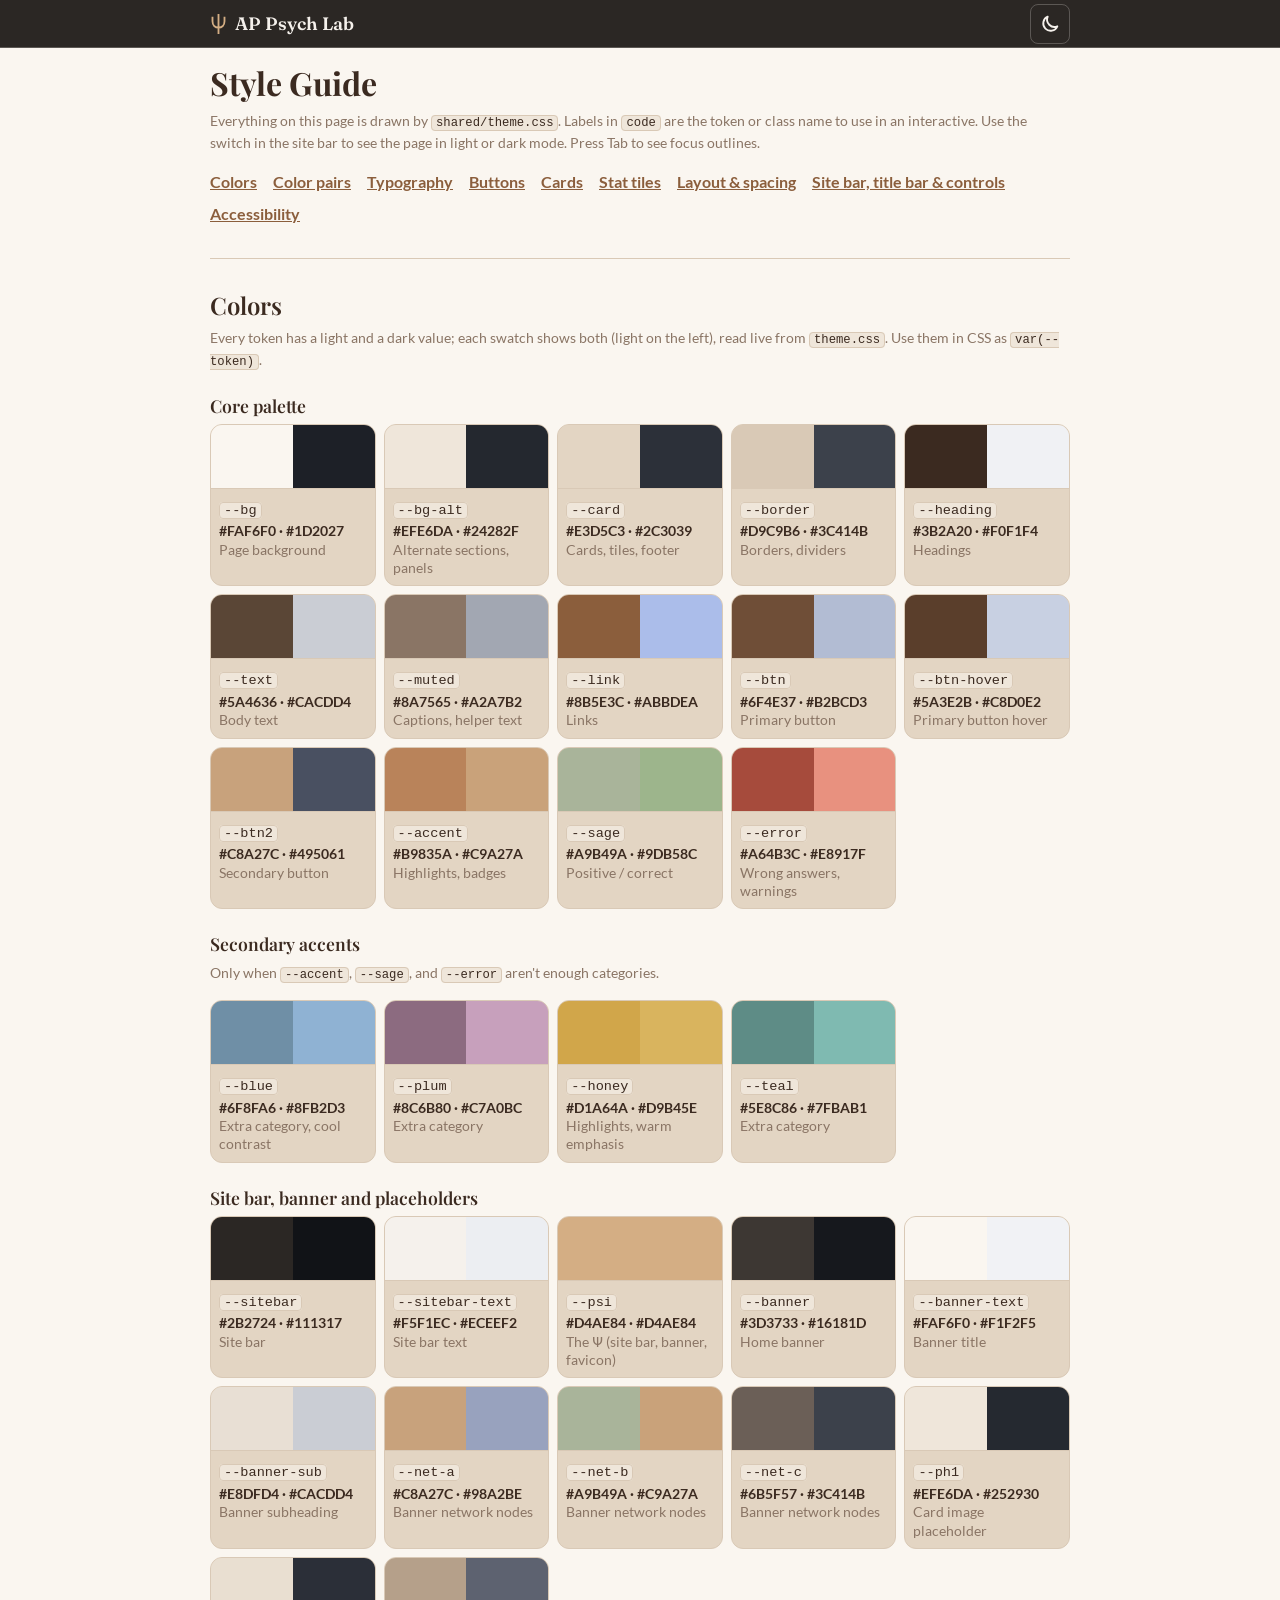
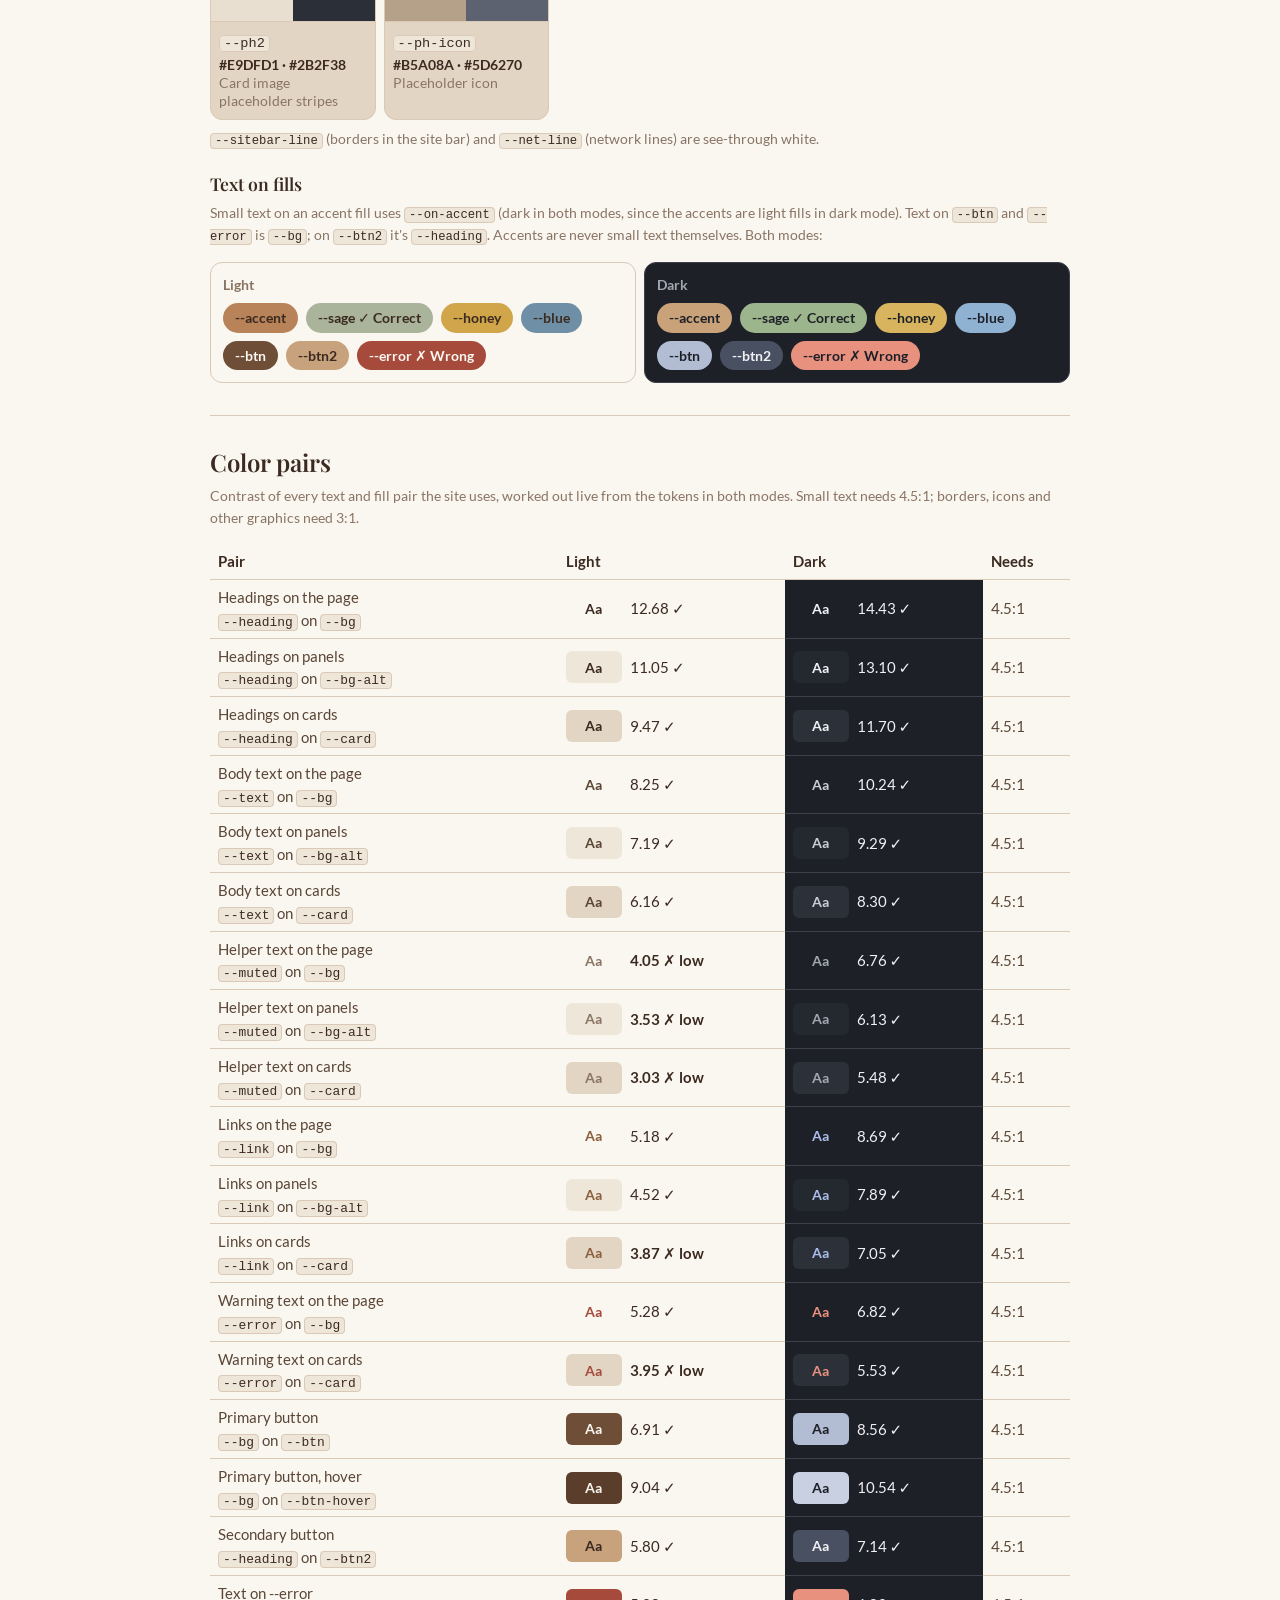
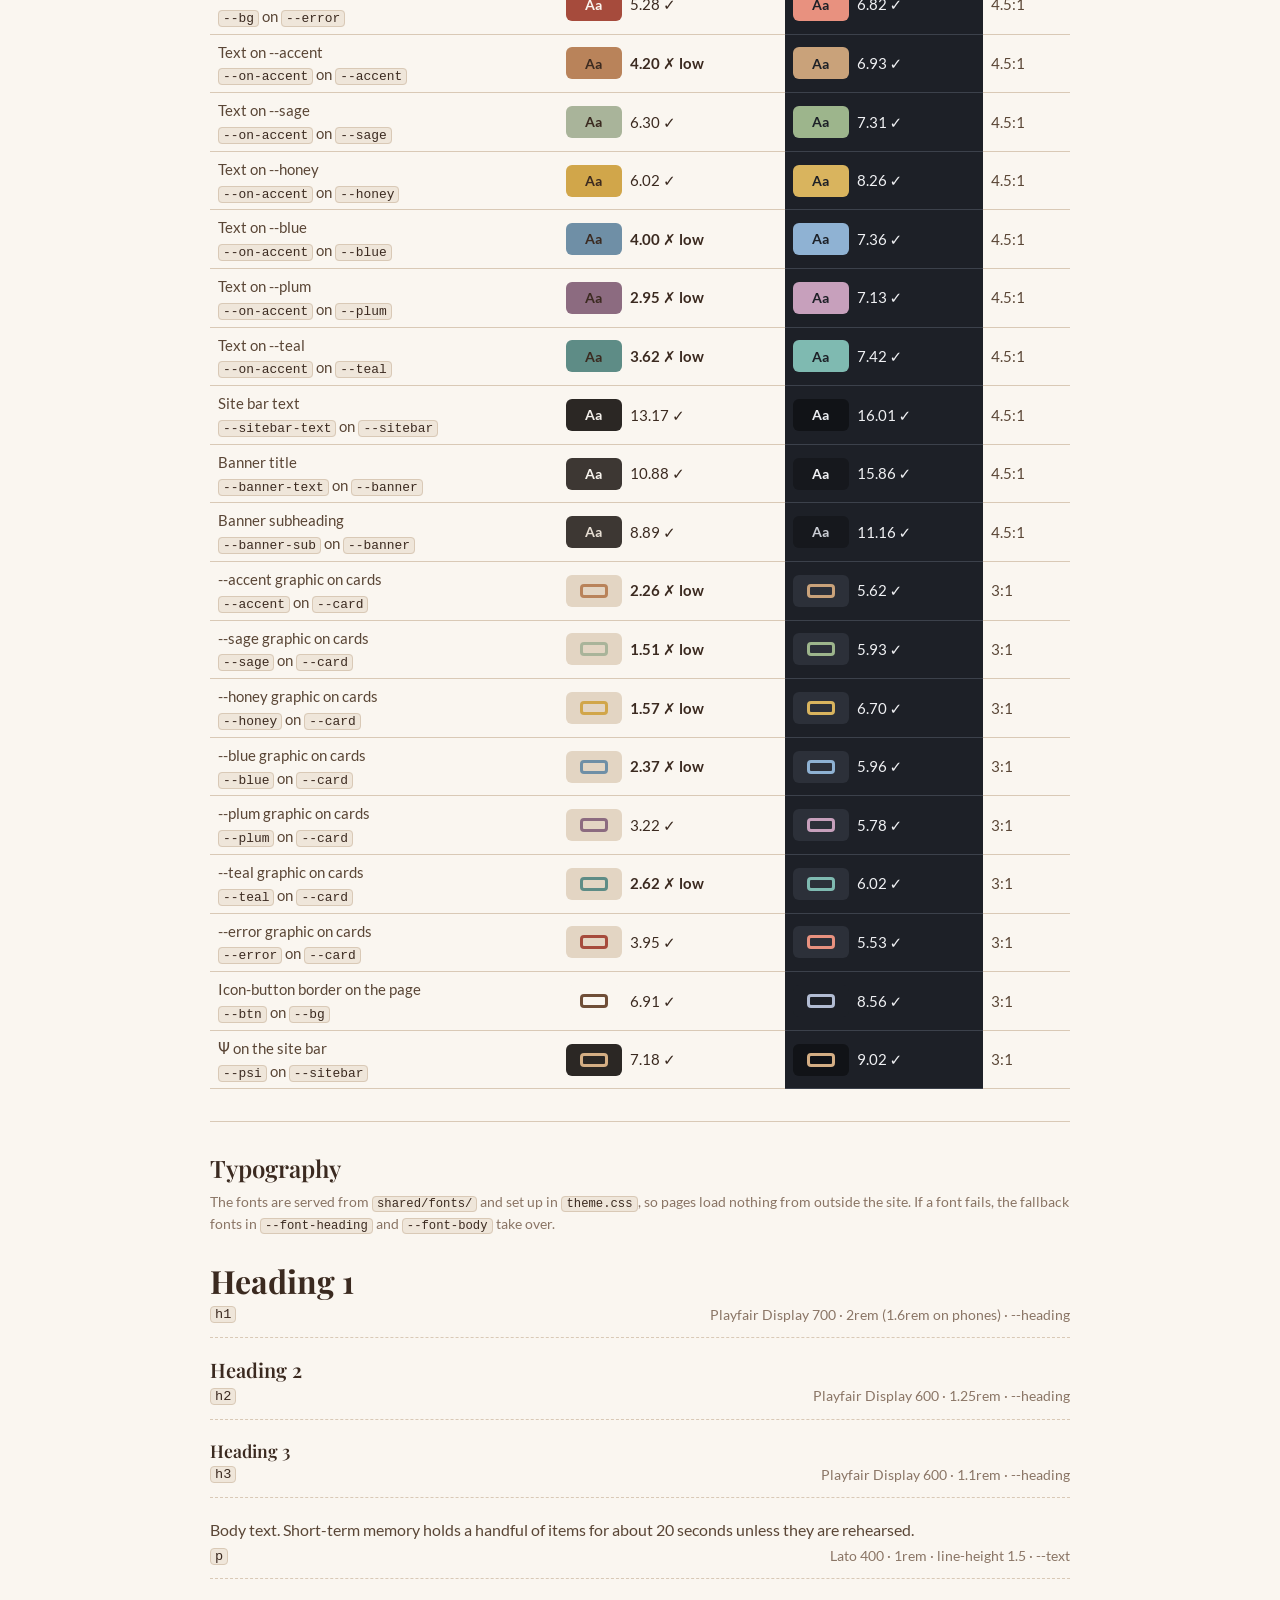
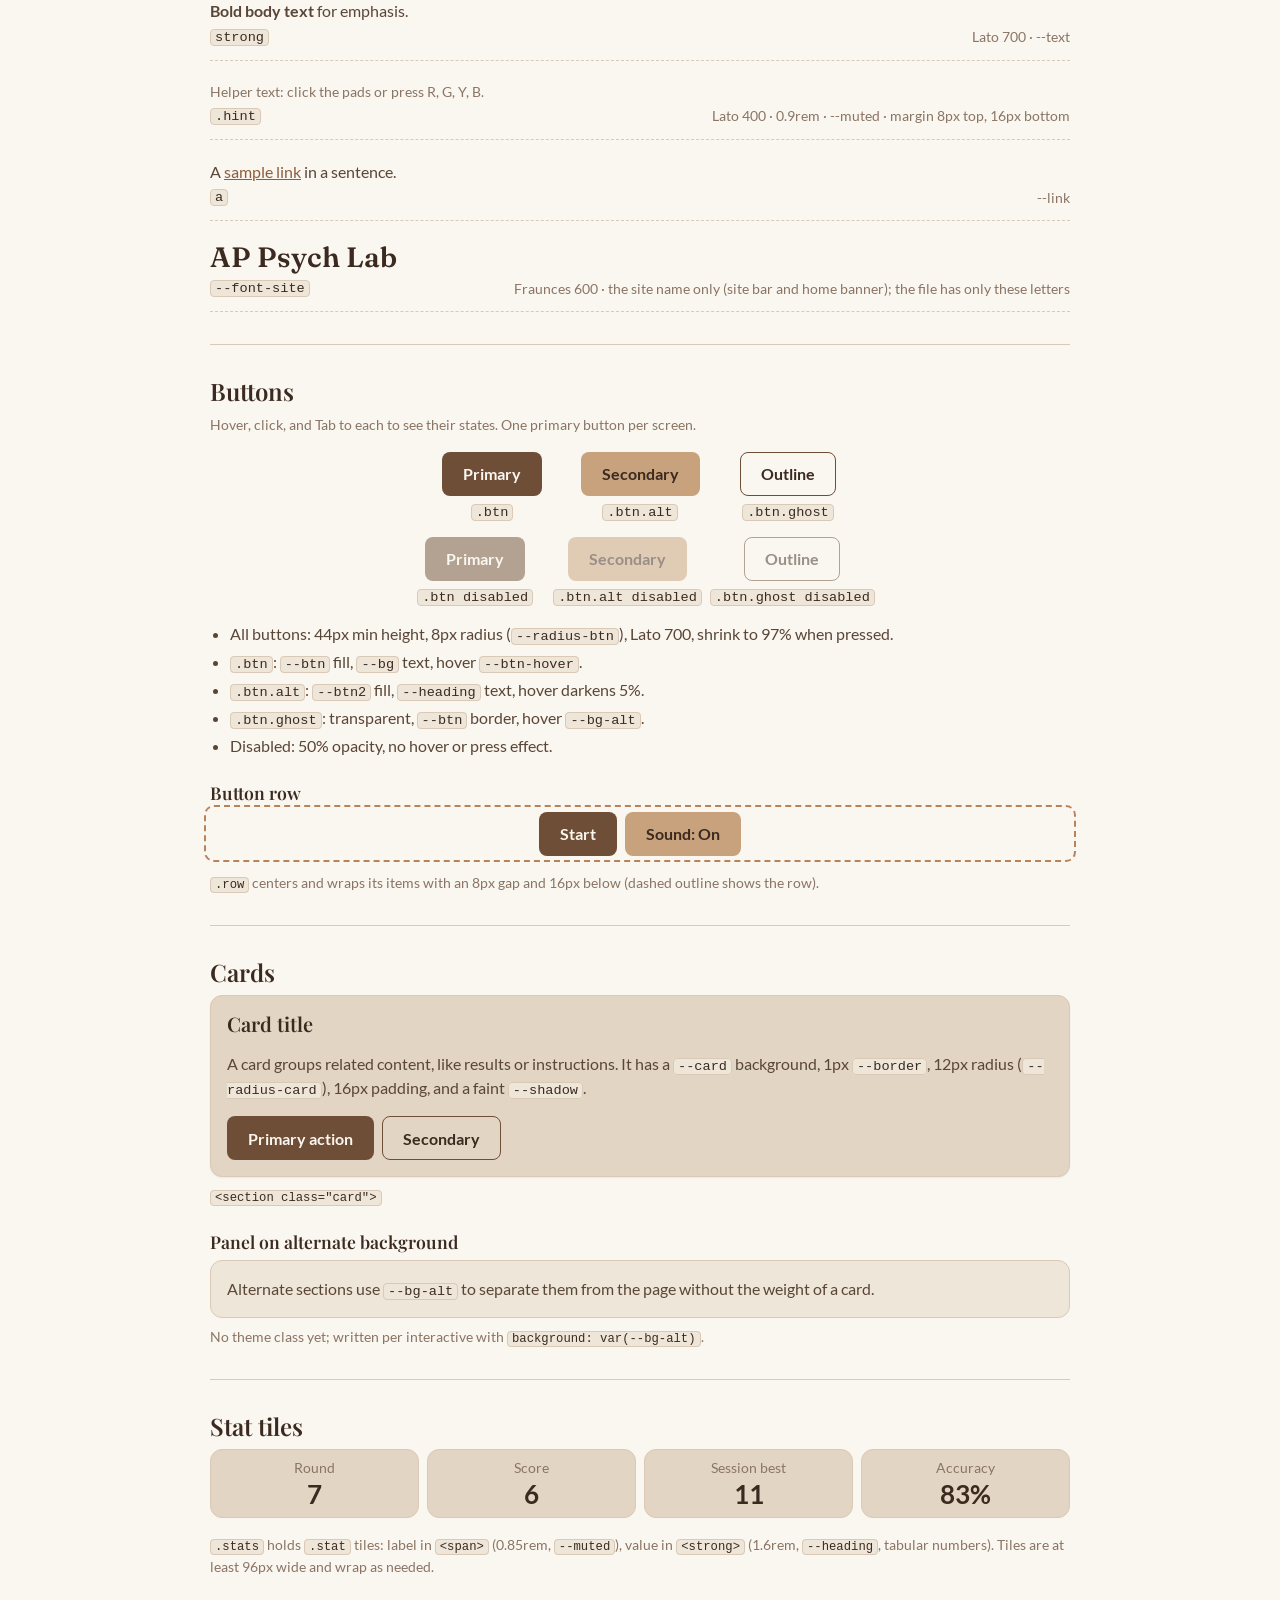
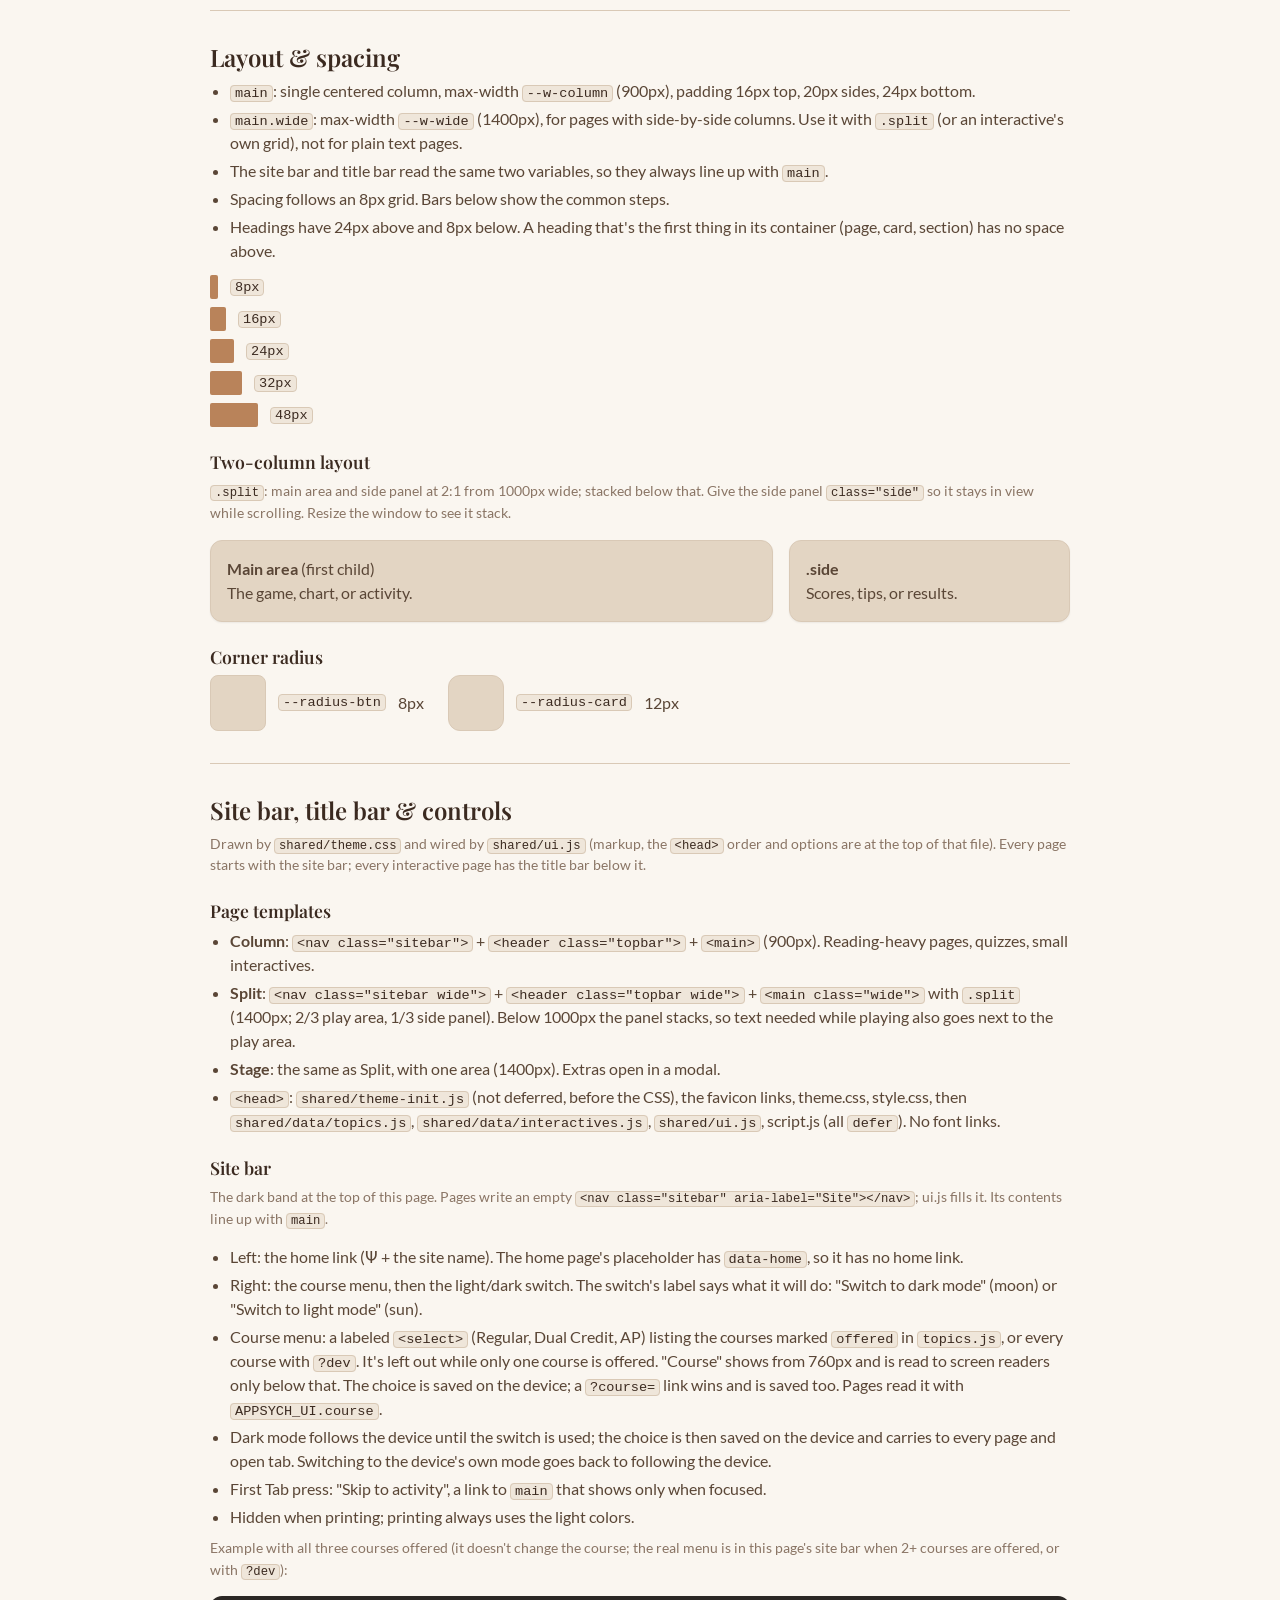
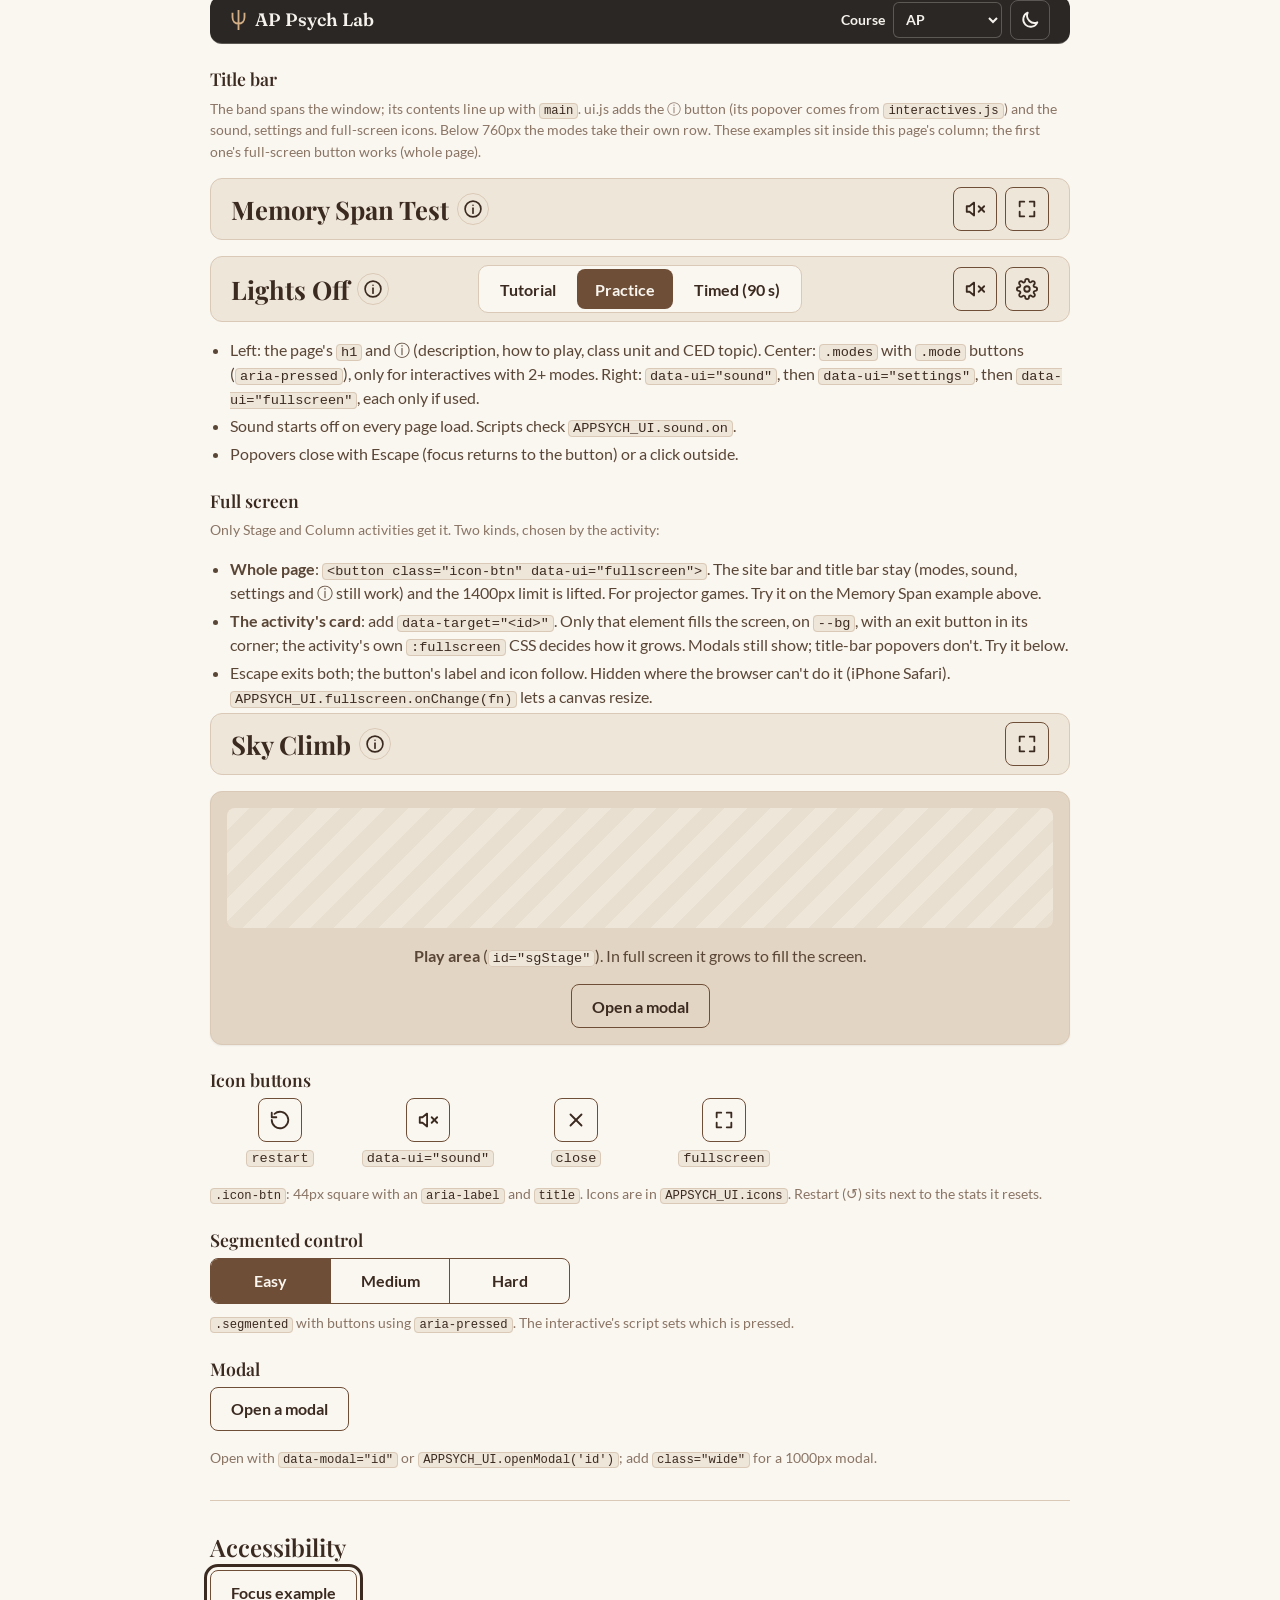
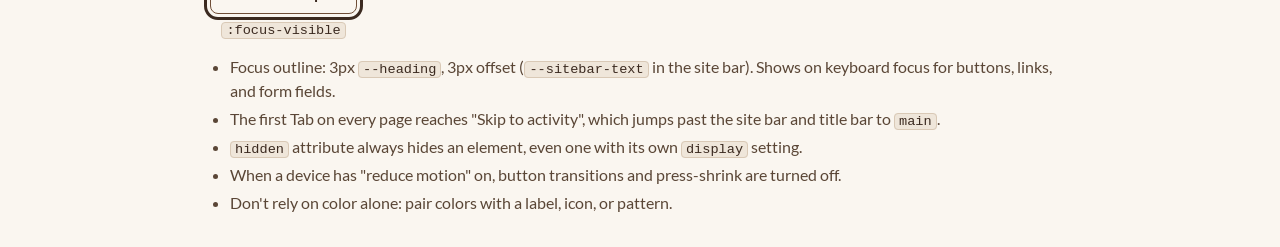
==== commit 300e1e74: "Course menu, topic picker and ⓘ by course (Site Redesign step 4c) - ui.js: APPSYCH_UI.course (?cours" ====
--- a/style-guide/index.html
+++ b/style-guide/index.html
@@ -271,11 +271,24 @@
     <p class="hint">The dark band at the top of this page. Pages write an empty <code>&lt;nav class="sitebar" aria-label="Site"&gt;&lt;/nav&gt;</code>; ui.js fills it. Its contents line up with <code>main</code>.</p>
     <ul class="notes">
       <li>Left: the home link (Ψ + the site name). The home page's placeholder has <code>data-home</code>, so it has no home link.</li>
-      <li>Right: the light/dark switch (the course menu joins it later). Its label says what it will do: "Switch to dark mode" (moon) or "Switch to light mode" (sun).</li>
+      <li>Right: the course menu, then the light/dark switch. The switch's label says what it will do: "Switch to dark mode" (moon) or "Switch to light mode" (sun).</li>
+      <li>Course menu: a labeled <code>&lt;select&gt;</code> (Regular, Dual Credit, AP) listing the courses marked <code>offered</code> in <code>topics.js</code>, or every course with <code>?dev</code>. It's left out while only one course is offered. "Course" shows from 760px and is read to screen readers only below that. The choice is saved on the device; a <code>?course=</code> link wins and is saved too. Pages read it with <code>APPSYCH_UI.course</code>.</li>
       <li>Dark mode follows the device until the switch is used; the choice is then saved on the device and carries to every page and open tab. Switching to the device's own mode goes back to following the device.</li>
       <li>First Tab press: "Skip to activity", a link to <code>main</code> that shows only when focused.</li>
       <li>Hidden when printing; printing always uses the light colors.</li>
     </ul>
+
+    <p class="hint">Example with all three courses offered (it doesn't change the course; the real menu is in this page's site bar when 2+ courses are offered, or with <code>?dev</code>):</p>
+    <div class="sitebar sg-sitebar-example">
+      <div class="sitebar-inner">
+        <span class="sb-home"><span data-icon="psi" class="sb-psi"></span><span class="sb-name">AP Psych Lab</span></span>
+        <div class="sb-tools">
+          <label class="sb-course"><span class="sb-course-label">Course</span>
+            <select class="sb-select"><option>Regular</option><option>Dual Credit</option><option selected>AP</option></select></label>
+          <span class="icon-btn" data-icon="moon" aria-hidden="true"></span>
+        </div>
+      </div>
+    </div>
 
     <h3>Title bar</h3>
     <p class="hint">The band spans the window; its contents line up with <code>main</code>. ui.js adds the ⓘ button (its popover comes from <code>interactives.js</code>) and the sound, settings and full-screen icons. Below 760px the modes take their own row. These examples sit inside this page's column; the first one's full-screen button works (whole page).</p>
--- a/shared/theme.css
+++ b/shared/theme.css
@@ -293,7 +293,8 @@
 /* ---------- Site bar ---------- */
 /* The first thing in <body> on every page: <nav class="sitebar" aria-label="Site"></nav>
    (add class "wide" when <main> is wide). shared/ui.js fills it: a skip link, the home link
-   (left out on the home page, whose placeholder has data-home), and on the right the light/dark
+   (left out on the home page, whose placeholder has data-home), and on the right the course menu
+   (label.sb-course > select.sb-select; only while 2+ courses are offered) and the light/dark
    switch. The empty placeholder already has its height and color, so nothing shifts. */
 .sitebar {
   min-height: var(--h-sitebar);
@@ -324,6 +325,23 @@
 .sb-psi { width: 17px; height: 20px; flex: none; color: var(--psi); }
 .sb-name { font: 600 18px/1 var(--font-site); white-space: nowrap; }
 .sb-tools { margin-left: auto; display: flex; align-items: center; gap: 8px; }
+/* Course menu: "Course" shows from 760px; below that it is read to screen readers only */
+.sb-course { display: inline-flex; align-items: center; gap: 8px; font-size: 14px; font-weight: 700; color: var(--sitebar-text); }
+.sb-select {
+  height: 36px;
+  padding: 0 8px;
+  border: 1px solid var(--sitebar-line);
+  border-radius: 6px;
+  background: var(--sitebar);
+  color: var(--sitebar-text);
+  font: inherit;
+  cursor: pointer;
+}
+.sb-select:hover { background: var(--sitebar-line); }
+.sb-select option { background: var(--sitebar); color: var(--sitebar-text); }
+@media (max-width: 759px) {
+  .sb-course-label { position: absolute; width: 1px; height: 1px; overflow: hidden; clip: rect(0 0 0 0); white-space: nowrap; }
+}
 .sitebar .icon-btn { width: 40px; height: 40px; border-color: var(--sitebar-line); color: var(--sitebar-text); }
 .sitebar .icon-btn:hover { background: var(--sitebar-line); }
 .sitebar :focus-visible { outline-color: var(--sitebar-text); }
--- a/style-guide/style.css
+++ b/style-guide/style.css
@@ -154,3 +154,7 @@
 }
 .sg-stage:fullscreen { display: flex; flex-direction: column; justify-content: center; padding: 48px; border: 0; border-radius: 0; }
 .sg-stage:fullscreen .sg-stage-art { height: 60vh; }
+/* The course menu example (a plain copy of the site bar's markup; ui.js doesn't fill it) */
+.sg-sitebar-example { border-radius: var(--radius-card); margin-bottom: 24px; }
+.sg-sitebar-example .sb-psi svg { width: 17px; height: 20px; display: block; }
+.sg-sitebar-example .icon-btn { display: inline-flex; align-items: center; justify-content: center; }
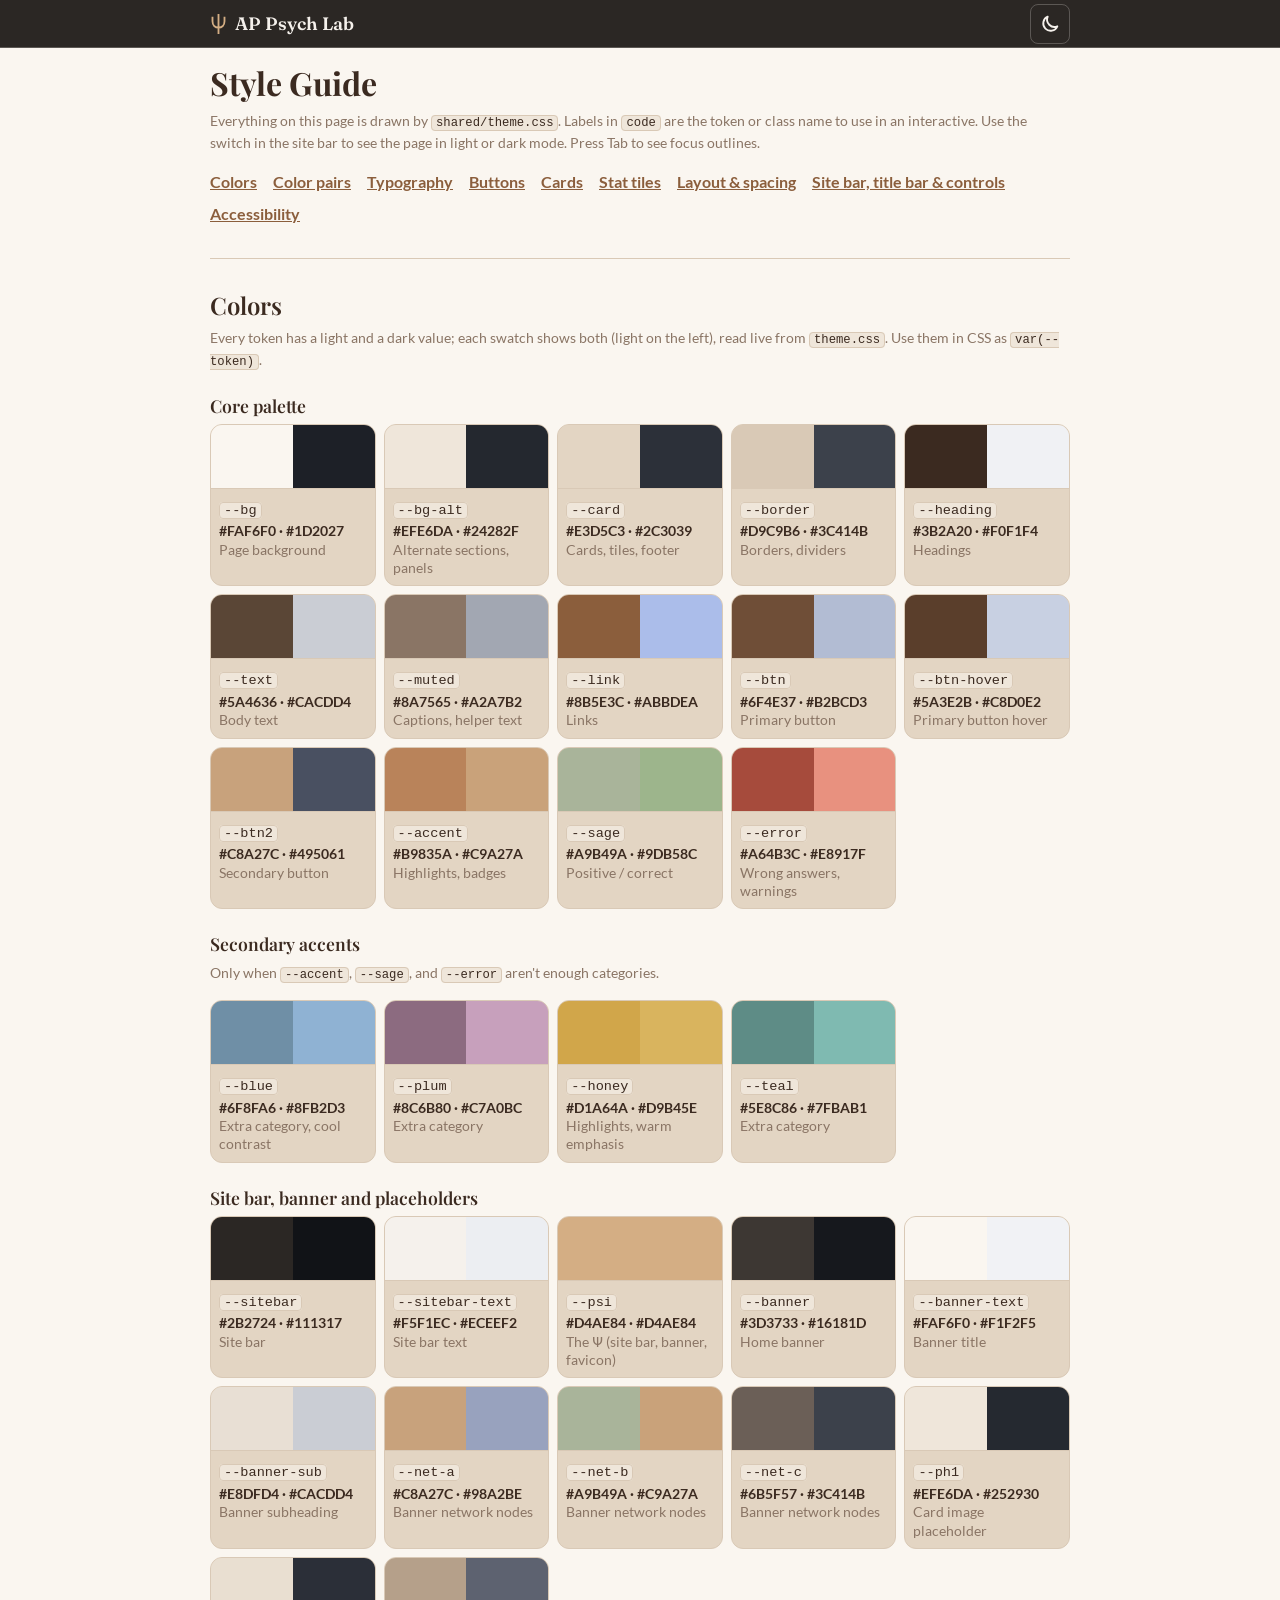
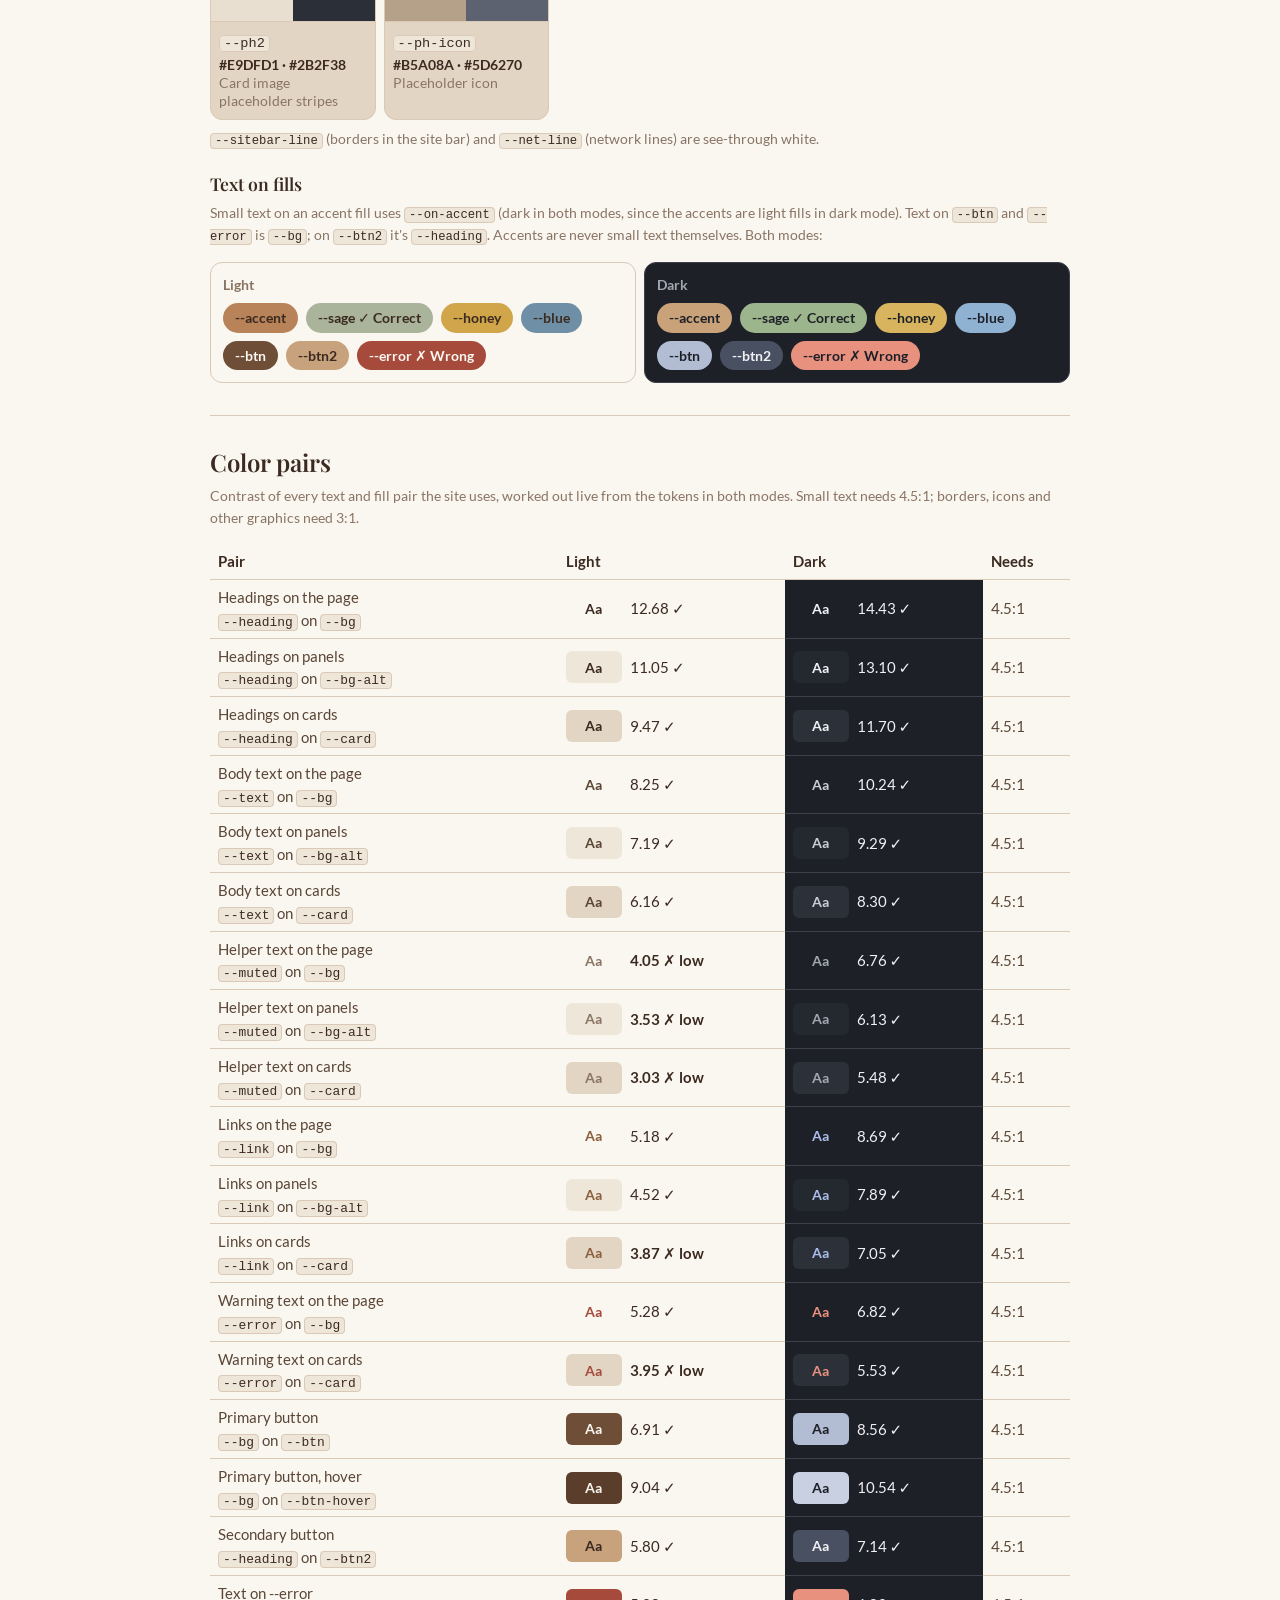
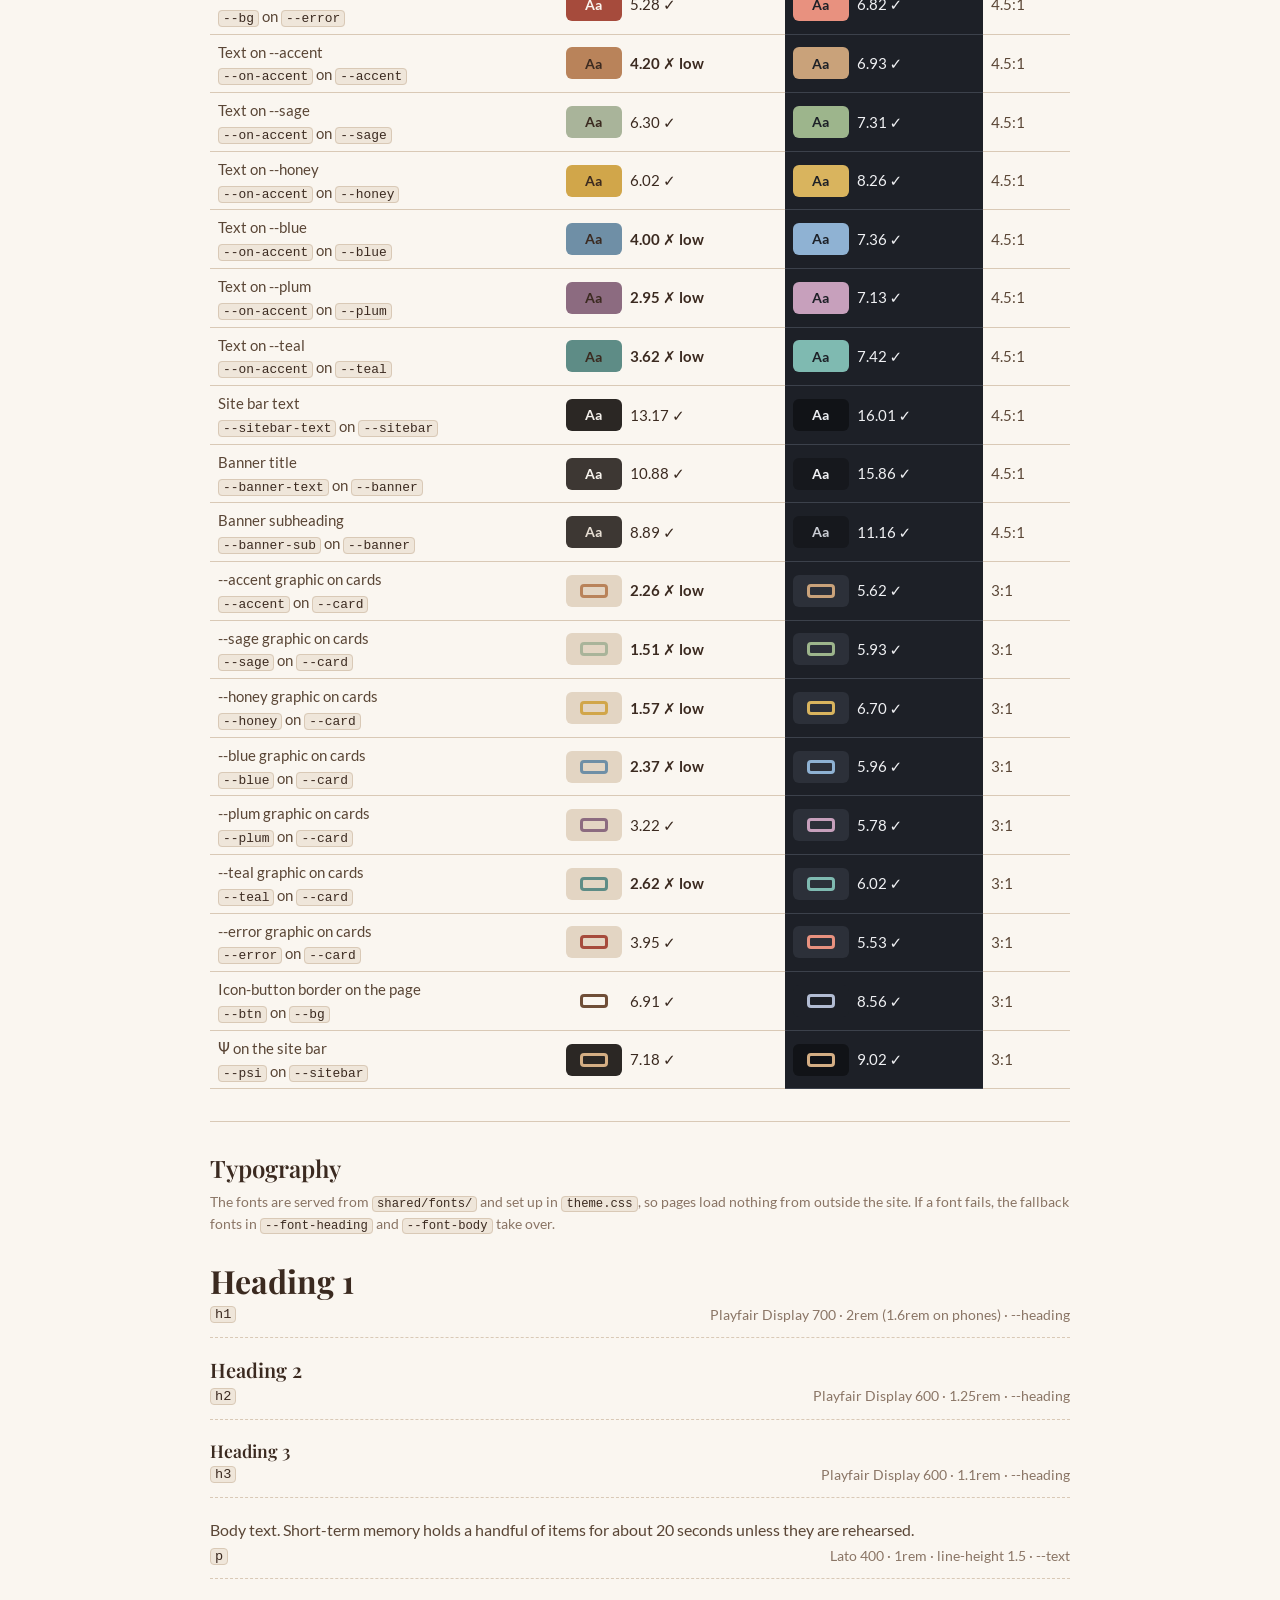
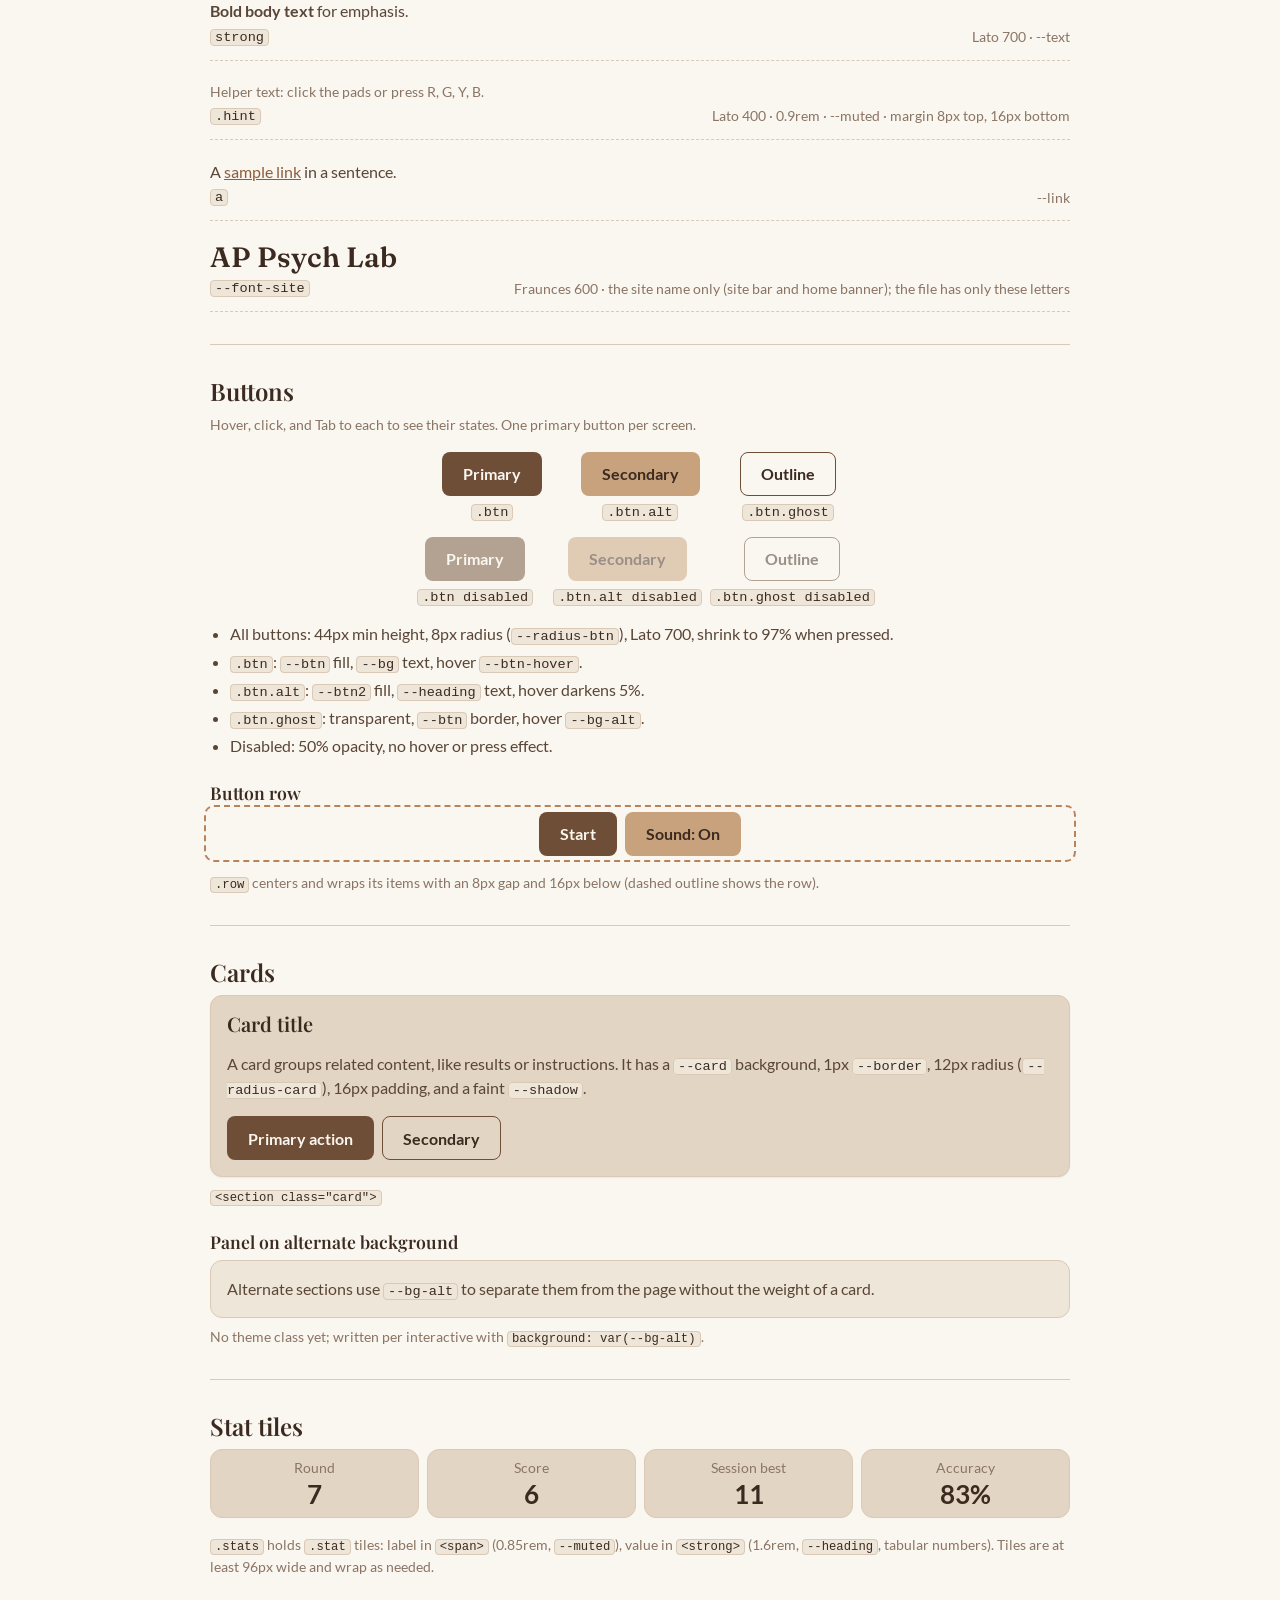
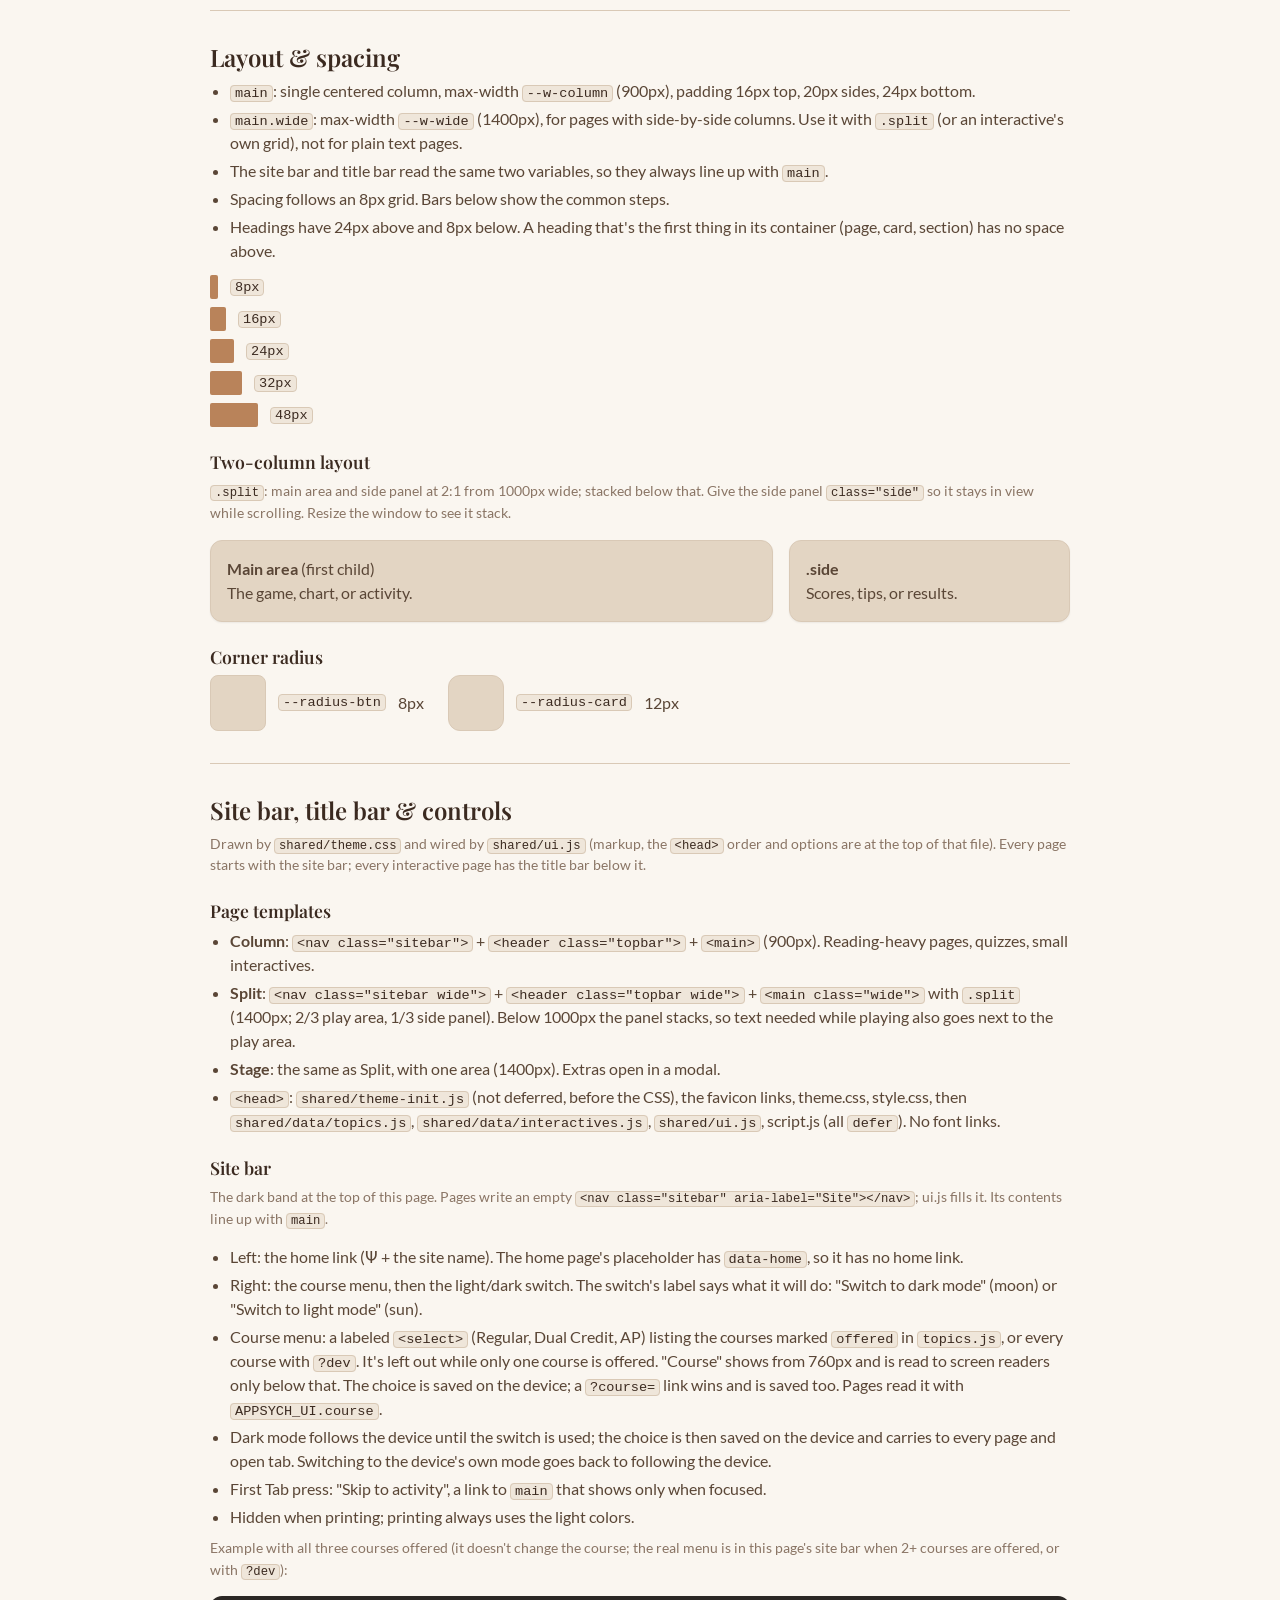
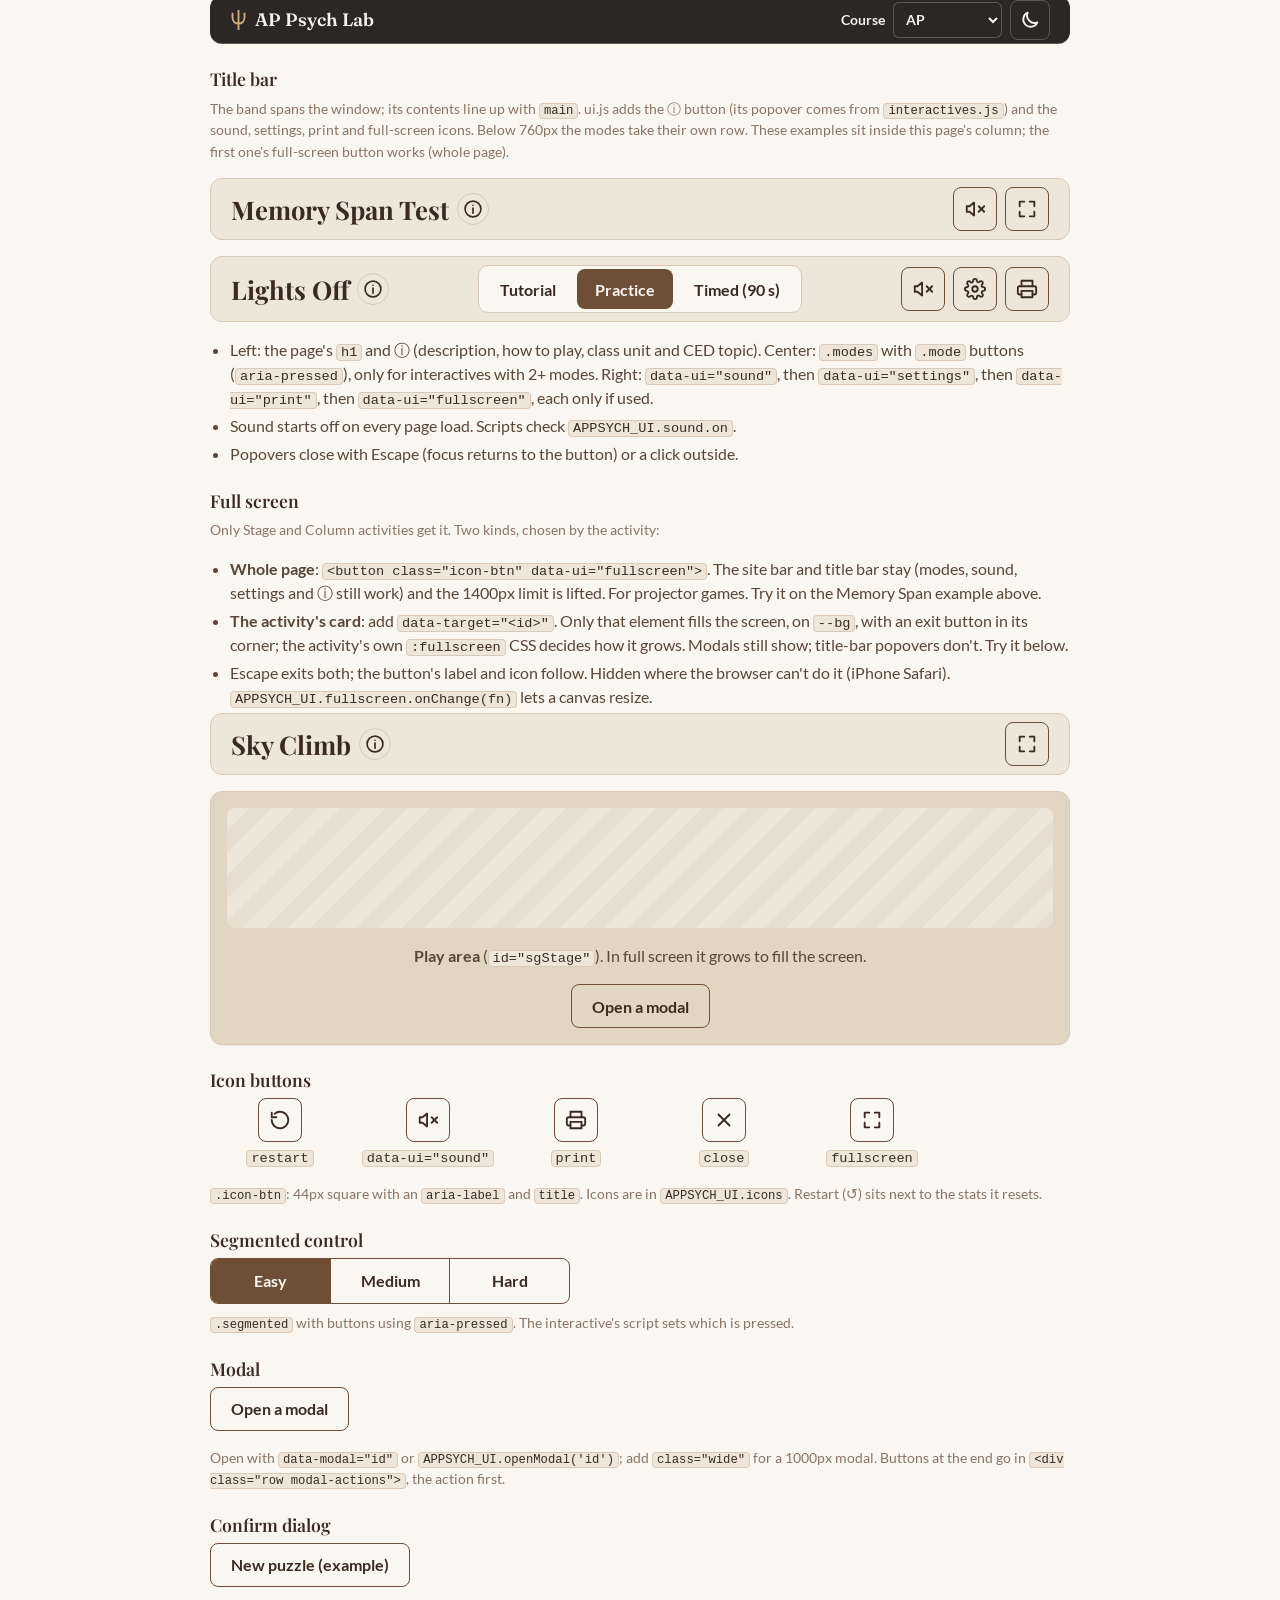
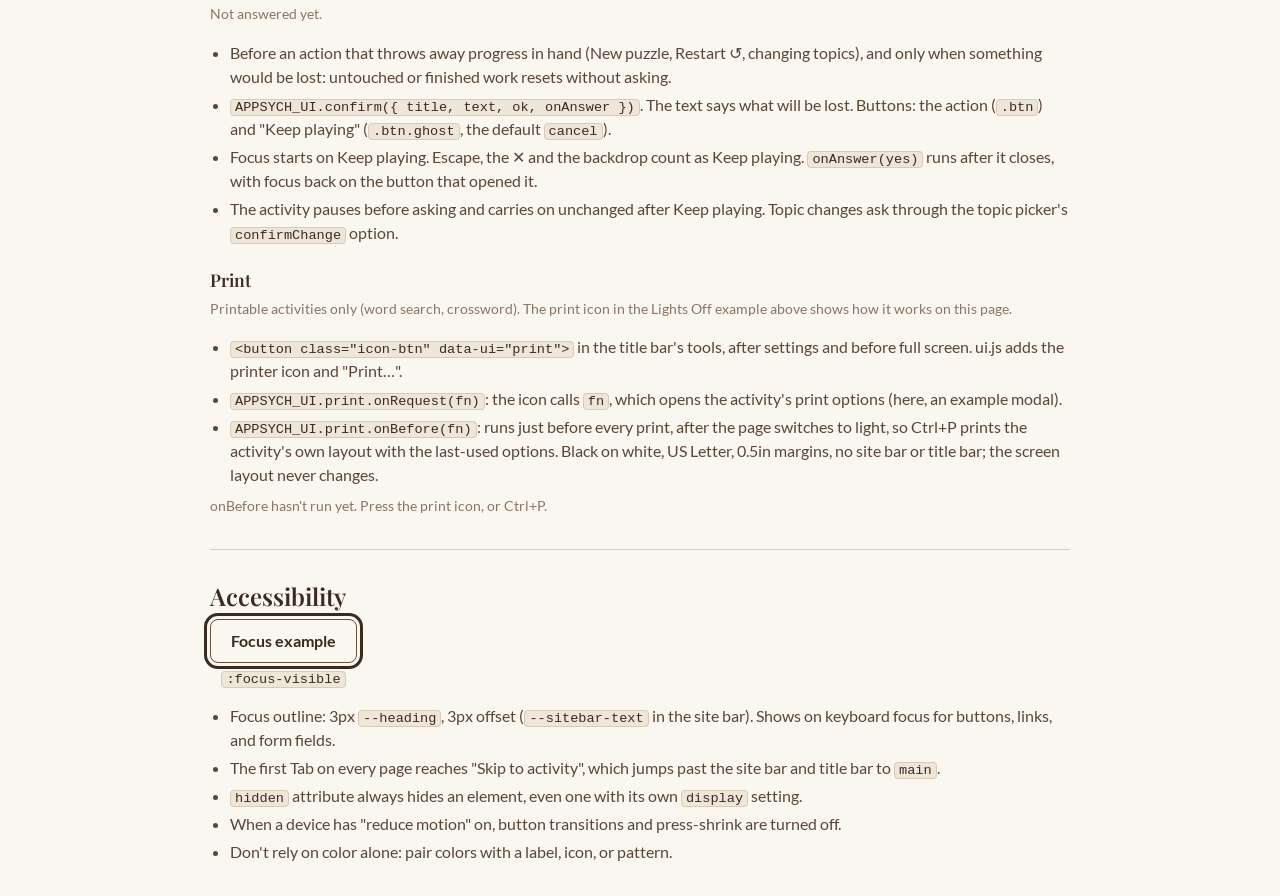
==== commit 55e353b9: "Add shared confirm dialog, topic picker confirmChange hook and title-bar print icon (Site Redesign P" ====
--- a/style-guide/index.html
+++ b/style-guide/index.html
@@ -291,7 +291,7 @@
     </div>
 
     <h3>Title bar</h3>
-    <p class="hint">The band spans the window; its contents line up with <code>main</code>. ui.js adds the ⓘ button (its popover comes from <code>interactives.js</code>) and the sound, settings and full-screen icons. Below 760px the modes take their own row. These examples sit inside this page's column; the first one's full-screen button works (whole page).</p>
+    <p class="hint">The band spans the window; its contents line up with <code>main</code>. ui.js adds the ⓘ button (its popover comes from <code>interactives.js</code>) and the sound, settings, print and full-screen icons. Below 760px the modes take their own row. These examples sit inside this page's column; the first one's full-screen button works (whole page).</p>
     <div class="sg-bars">
       <header class="topbar" data-interactive="memory-span">
         <div class="topbar-inner">
@@ -321,12 +321,13 @@
                 <button type="button" aria-pressed="false">Two</button>
               </div>
             </div>
+            <button class="icon-btn" type="button" data-ui="print"></button>
           </div>
         </div>
       </header>
     </div>
     <ul class="notes">
-      <li>Left: the page's <code>h1</code> and ⓘ (description, how to play, class unit and CED topic). Center: <code>.modes</code> with <code>.mode</code> buttons (<code>aria-pressed</code>), only for interactives with 2+ modes. Right: <code>data-ui="sound"</code>, then <code>data-ui="settings"</code>, then <code>data-ui="fullscreen"</code>, each only if used.</li>
+      <li>Left: the page's <code>h1</code> and ⓘ (description, how to play, class unit and CED topic). Center: <code>.modes</code> with <code>.mode</code> buttons (<code>aria-pressed</code>), only for interactives with 2+ modes. Right: <code>data-ui="sound"</code>, then <code>data-ui="settings"</code>, then <code>data-ui="print"</code>, then <code>data-ui="fullscreen"</code>, each only if used.</li>
       <li>Sound starts off on every page load. Scripts check <code>APPSYCH_UI.sound.on</code>.</li>
       <li>Popovers close with Escape (focus returns to the button) or a click outside.</li>
     </ul>
@@ -358,6 +359,7 @@
     <div class="row" style="justify-content:flex-start">
       <div class="labeled"><button class="icon-btn" type="button" aria-label="Restart" title="Restart"><svg viewBox="0 0 24 24" aria-hidden="true"><path d="M3 12a9 9 0 1 0 3-6.7"/><path d="M3 4v5h5"/></svg></button><code>restart</code></div>
       <div class="labeled"><button class="icon-btn" type="button" data-ui="sound"></button><code>data-ui="sound"</code></div>
+      <div class="labeled"><button class="icon-btn" type="button" aria-label="Print (example)" title="Print…" data-icon="print"></button><code>print</code></div>
       <div class="labeled"><button class="icon-btn" type="button" aria-label="Close" title="Close"><svg viewBox="0 0 24 24" aria-hidden="true"><path d="M6 6l12 12"/><path d="M18 6 6 18"/></svg></button><code>close</code></div>
       <div class="labeled"><button class="icon-btn" type="button" aria-label="Full screen (example)" title="Full screen" data-icon="fullscreen"></button><code>fullscreen</code></div>
     </div>
@@ -385,7 +387,41 @@
         <div class="row" style="justify-content:flex-start"><button class="btn" type="button" data-ui="close">Done</button></div>
       </div>
     </dialog>
-    <p class="hint">Open with <code>data-modal="id"</code> or <code>APPSYCH_UI.openModal('id')</code>; add <code>class="wide"</code> for a 1000px modal.</p>
+    <p class="hint">Open with <code>data-modal="id"</code> or <code>APPSYCH_UI.openModal('id')</code>; add <code>class="wide"</code> for a 1000px modal. Buttons at the end go in <code>&lt;div class="row modal-actions"&gt;</code>, the action first.</p>
+
+    <h3>Confirm dialog</h3>
+    <div class="row" style="justify-content:flex-start">
+      <button class="btn ghost" type="button" id="sgConfirm">New puzzle (example)</button>
+    </div>
+    <p class="hint" id="sgConfirmResult" aria-live="polite">Not answered yet.</p>
+    <ul class="notes">
+      <li>Before an action that throws away progress in hand (New puzzle, Restart ↺, changing topics), and only when something would be lost: untouched or finished work resets without asking.</li>
+      <li><code>APPSYCH_UI.confirm({ title, text, ok, onAnswer })</code>. The text says what will be lost. Buttons: the action (<code>.btn</code>) and "Keep playing" (<code>.btn.ghost</code>, the default <code>cancel</code>).</li>
+      <li>Focus starts on Keep playing. Escape, the ✕ and the backdrop count as Keep playing. <code>onAnswer(yes)</code> runs after it closes, with focus back on the button that opened it.</li>
+      <li>The activity pauses before asking and carries on unchanged after Keep playing. Topic changes ask through the topic picker's <code>confirmChange</code> option.</li>
+    </ul>
+
+    <h3>Print</h3>
+    <p class="hint">Printable activities only (word search, crossword). The print icon in the Lights Off example above shows how it works on this page.</p>
+    <ul class="notes">
+      <li><code>&lt;button class="icon-btn" data-ui="print"&gt;</code> in the title bar's tools, after settings and before full screen. ui.js adds the printer icon and "Print…".</li>
+      <li><code>APPSYCH_UI.print.onRequest(fn)</code>: the icon calls <code>fn</code>, which opens the activity's print options (here, an example modal).</li>
+      <li><code>APPSYCH_UI.print.onBefore(fn)</code>: runs just before every print, after the page switches to light, so Ctrl+P prints the activity's own layout with the last-used options. Black on white, US Letter, 0.5in margins, no site bar or title bar; the screen layout never changes.</li>
+    </ul>
+    <p class="hint" id="sgPrintResult" aria-live="polite">onBefore hasn't run yet. Press the print icon, or Ctrl+P.</p>
+    <dialog class="modal" id="sgPrintModal" aria-labelledby="sgPrintTitle">
+      <div class="modal-head">
+        <h2 id="sgPrintTitle">Print options (example)</h2>
+        <button class="icon-btn" type="button" data-ui="close" aria-label="Close" title="Close"><svg viewBox="0 0 24 24" aria-hidden="true"><path d="M6 6l12 12"/><path d="M18 6 6 18"/></svg></button>
+      </div>
+      <div class="modal-body">
+        <p>An activity's print options go here (e.g. word bank, answer key). Its Print button builds the print layout and calls <code>window.print()</code>. Here it prints this page.</p>
+        <div class="row modal-actions">
+          <button class="btn" type="button" id="sgPrintGo">Print</button>
+          <button class="btn ghost" type="button" data-ui="close">Cancel</button>
+        </div>
+      </div>
+    </dialog>
   </section>
 
   <!-- ============ ACCESSIBILITY ============ -->
--- a/shared/theme.css
+++ b/shared/theme.css
@@ -101,6 +101,7 @@
   /* Shadows */
   --shadow: 0 1px 2px rgba(0, 0, 0, .06);
   --shadow-pop: 0 8px 24px rgba(59, 42, 32, .18);  /* popovers and modals */
+  --shadow-hover: 0 6px 16px rgba(59, 42, 32, .14);  /* a card link under the pointer */
   --scrim: rgba(59, 42, 32, .45);                  /* behind a modal */
 }
 
@@ -147,6 +148,7 @@
 
   --shadow: 0 1px 2px rgba(0, 0, 0, .3);
   --shadow-pop: 0 8px 24px rgba(0, 0, 0, .5);
+  --shadow-hover: 0 6px 16px rgba(0, 0, 0, .45);
   --scrim: rgba(8, 9, 12, .6);
 }
 
@@ -516,7 +518,9 @@
      <div class="modal-head"><h2 id="rulesTitle">Rules</h2><button class="icon-btn" data-ui="close" aria-label="Close">…</button></div>
      <div class="modal-body">…</div>
    </dialog>
-   Open with APPSYCH_UI.openModal('rules') or a button with data-modal="rules". */
+   Open with APPSYCH_UI.openModal('rules') or a button with data-modal="rules".
+   Buttons at the end of a modal: <div class="row modal-actions"> (the action first).
+   .modal.confirm is the narrower confirm dialog that APPSYCH_UI.confirm builds. */
 .modal {
   width: min(640px, calc(100vw - 32px));
   max-height: calc(100vh - 32px);
@@ -539,6 +543,8 @@
 .modal-head h2 { margin: 0; }
 .modal-body { padding: 16px; }
 .modal-body > :last-child { margin-bottom: 0; }
+.modal-actions { justify-content: flex-start; margin-bottom: 0; }
+.modal.confirm { width: min(480px, calc(100vw - 32px)); }
 
 /* ---------- Full screen ---------- */
 /* <button class="icon-btn" data-ui="fullscreen"> in the title bar's tools (Stage and Column only).
